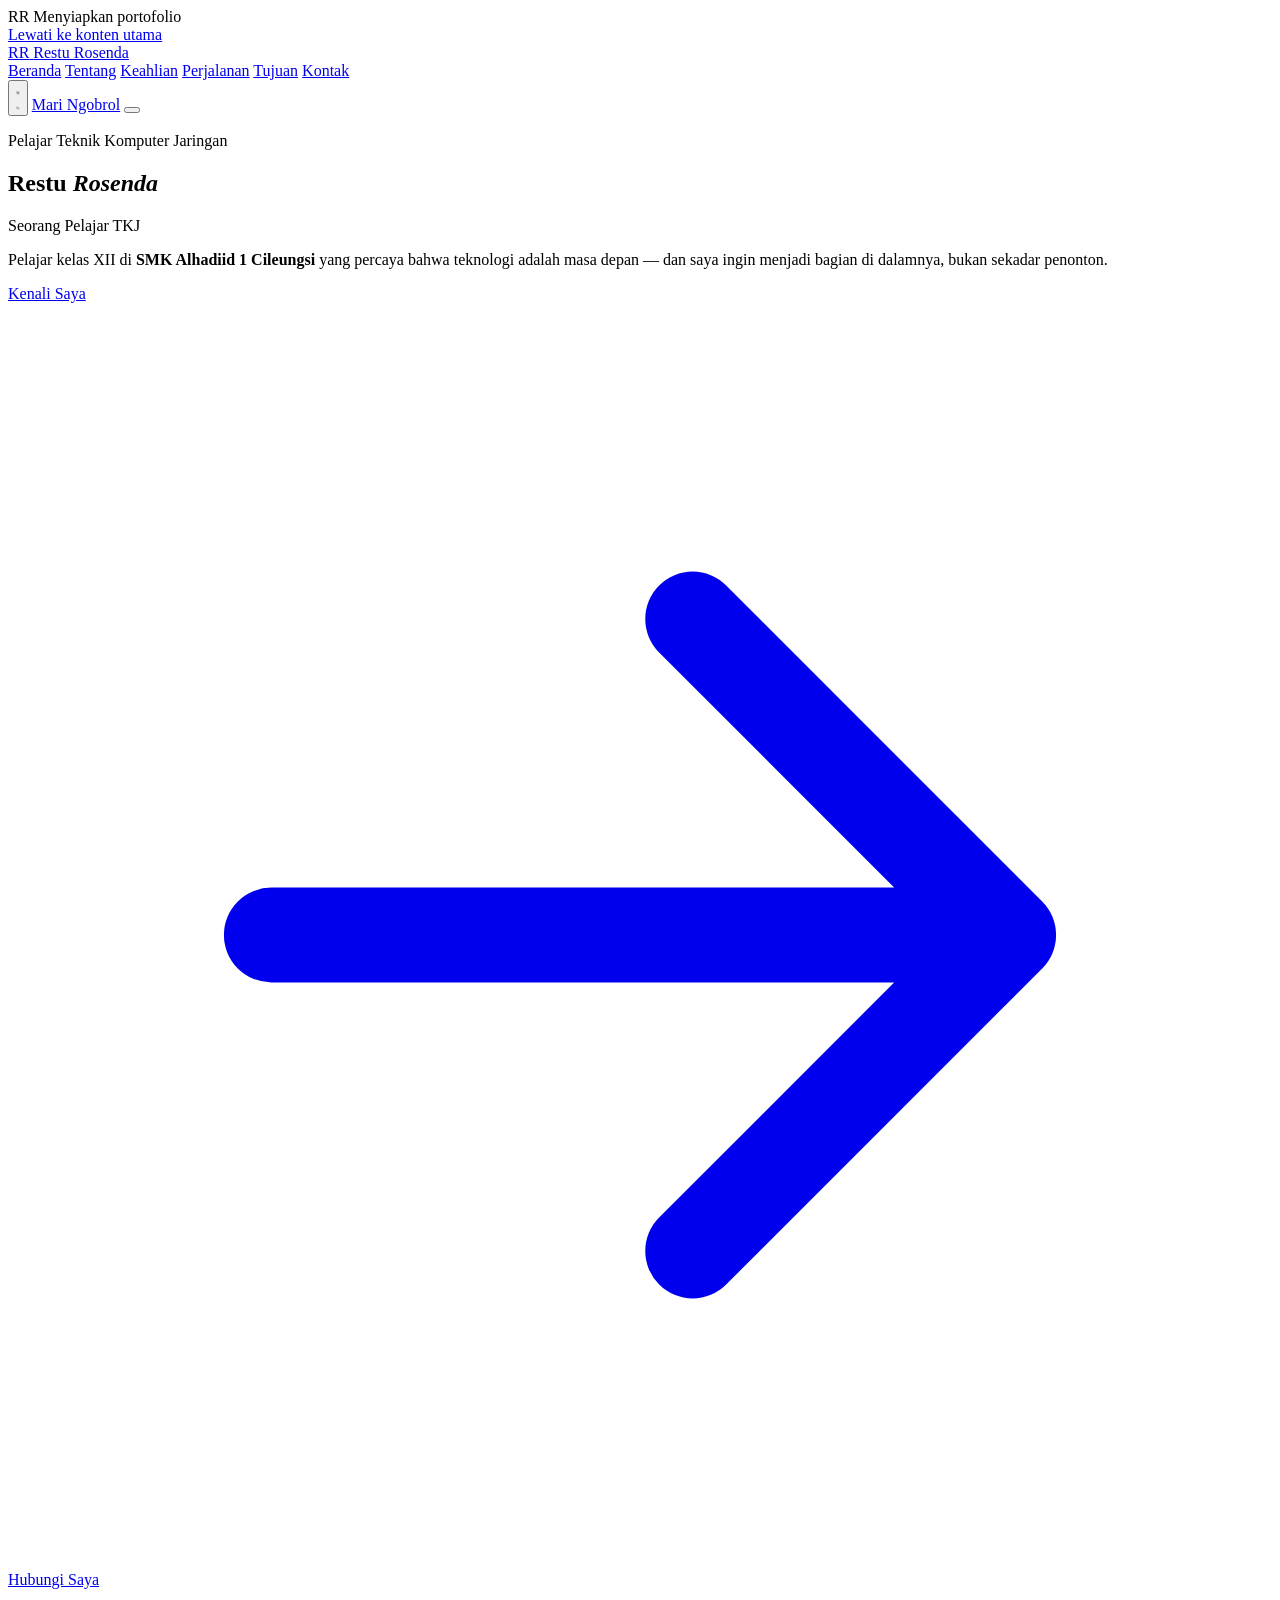
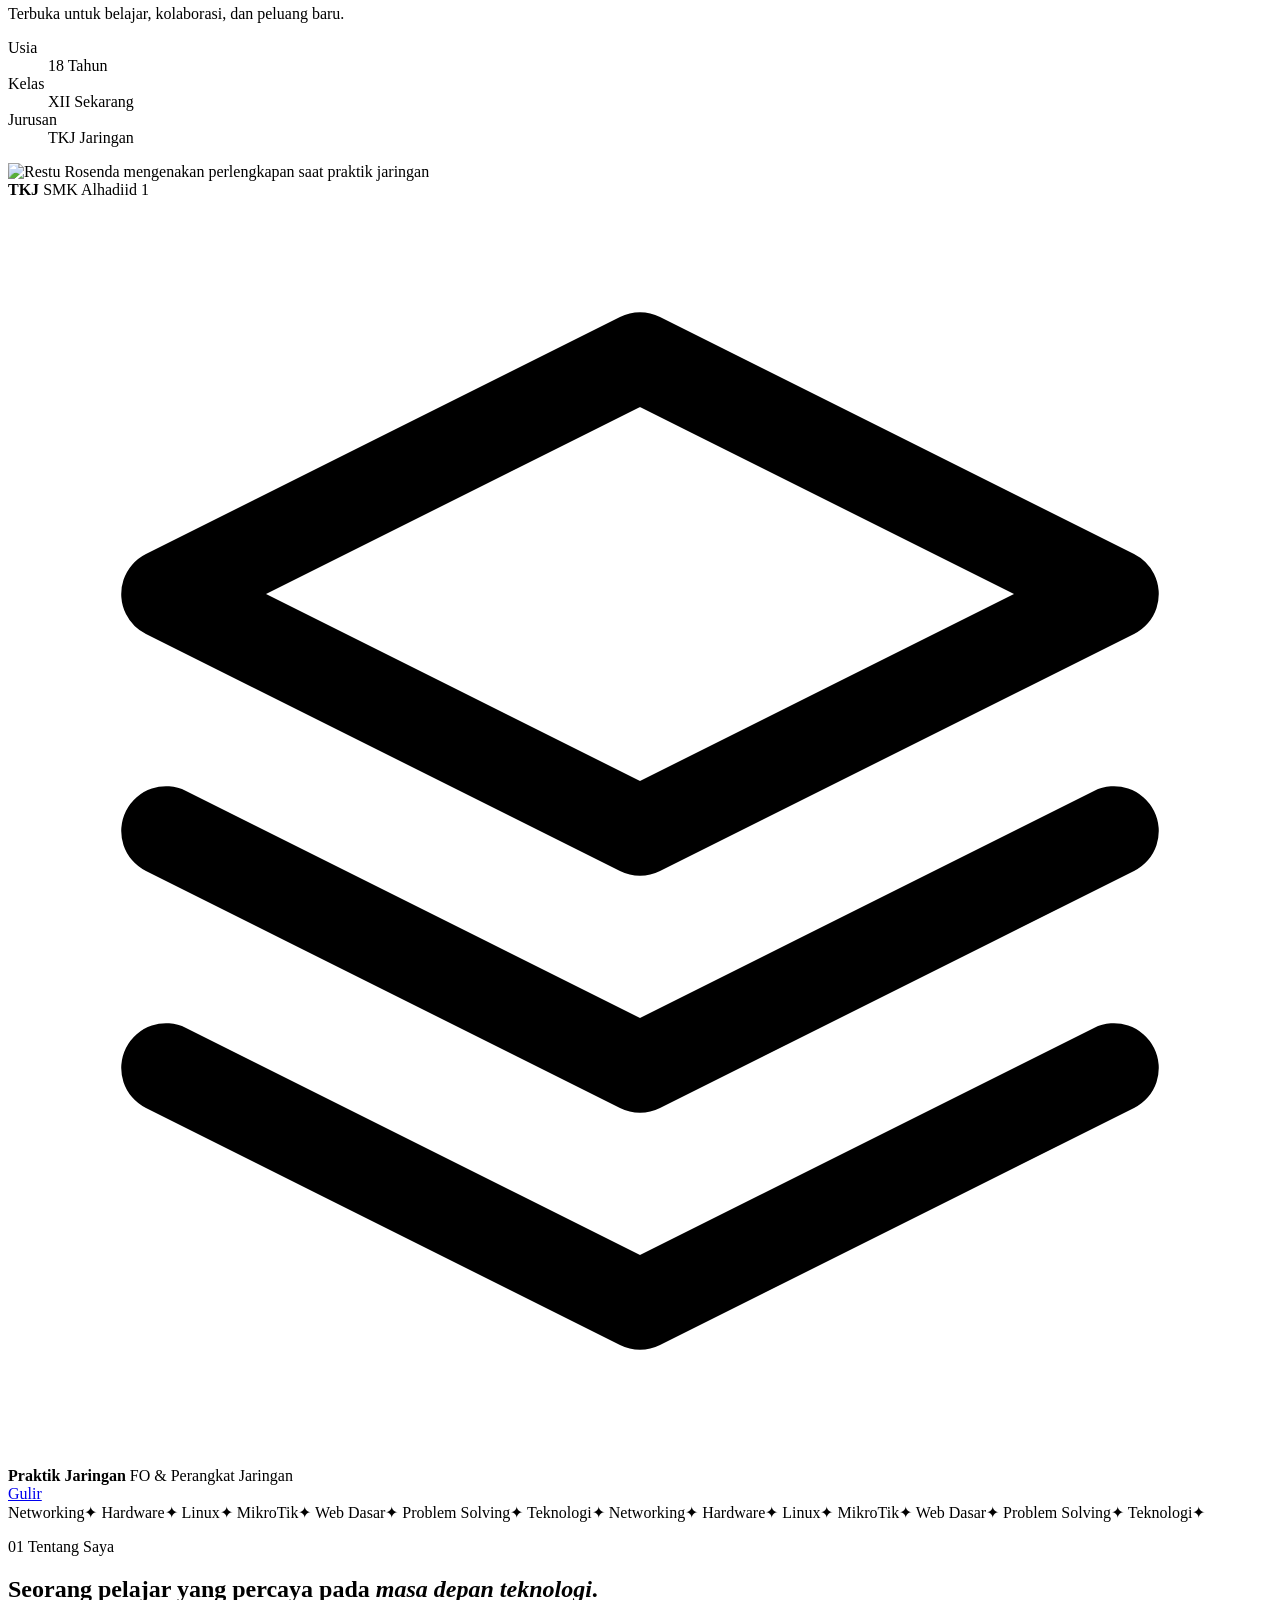
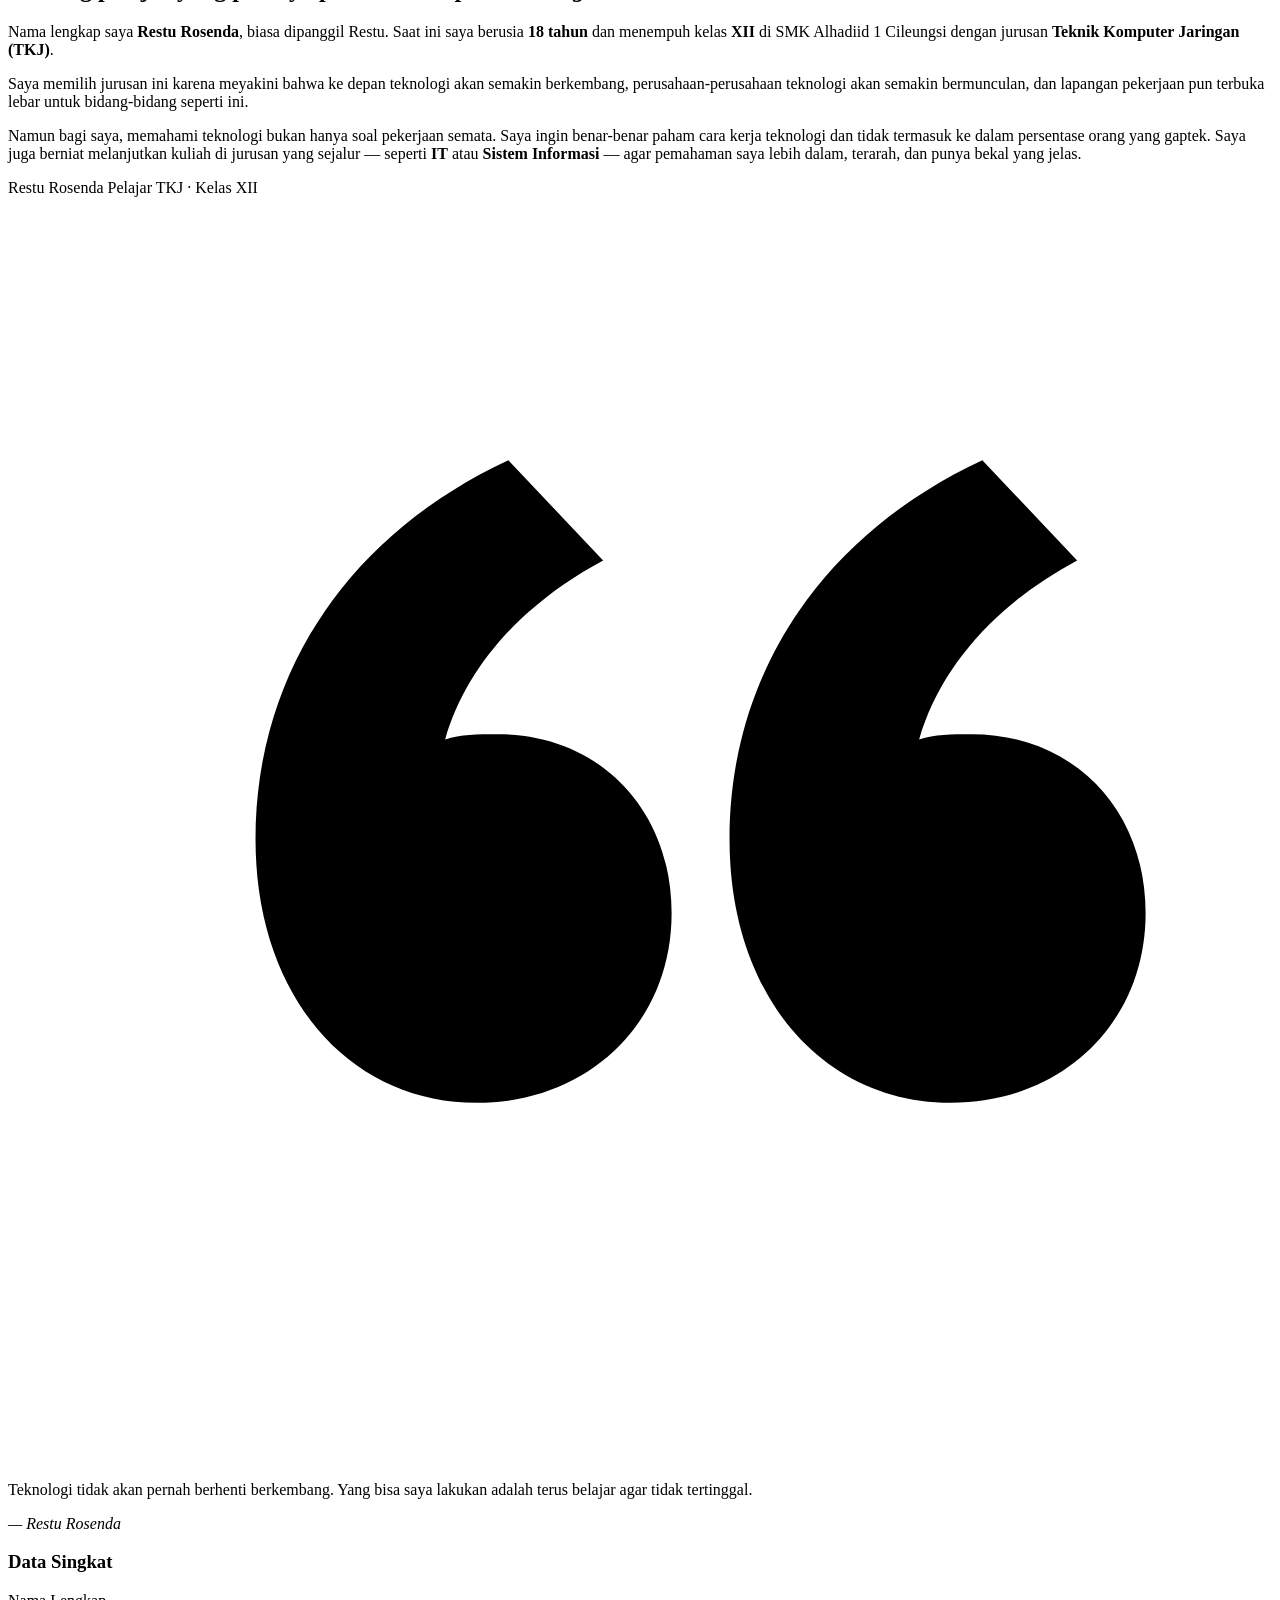
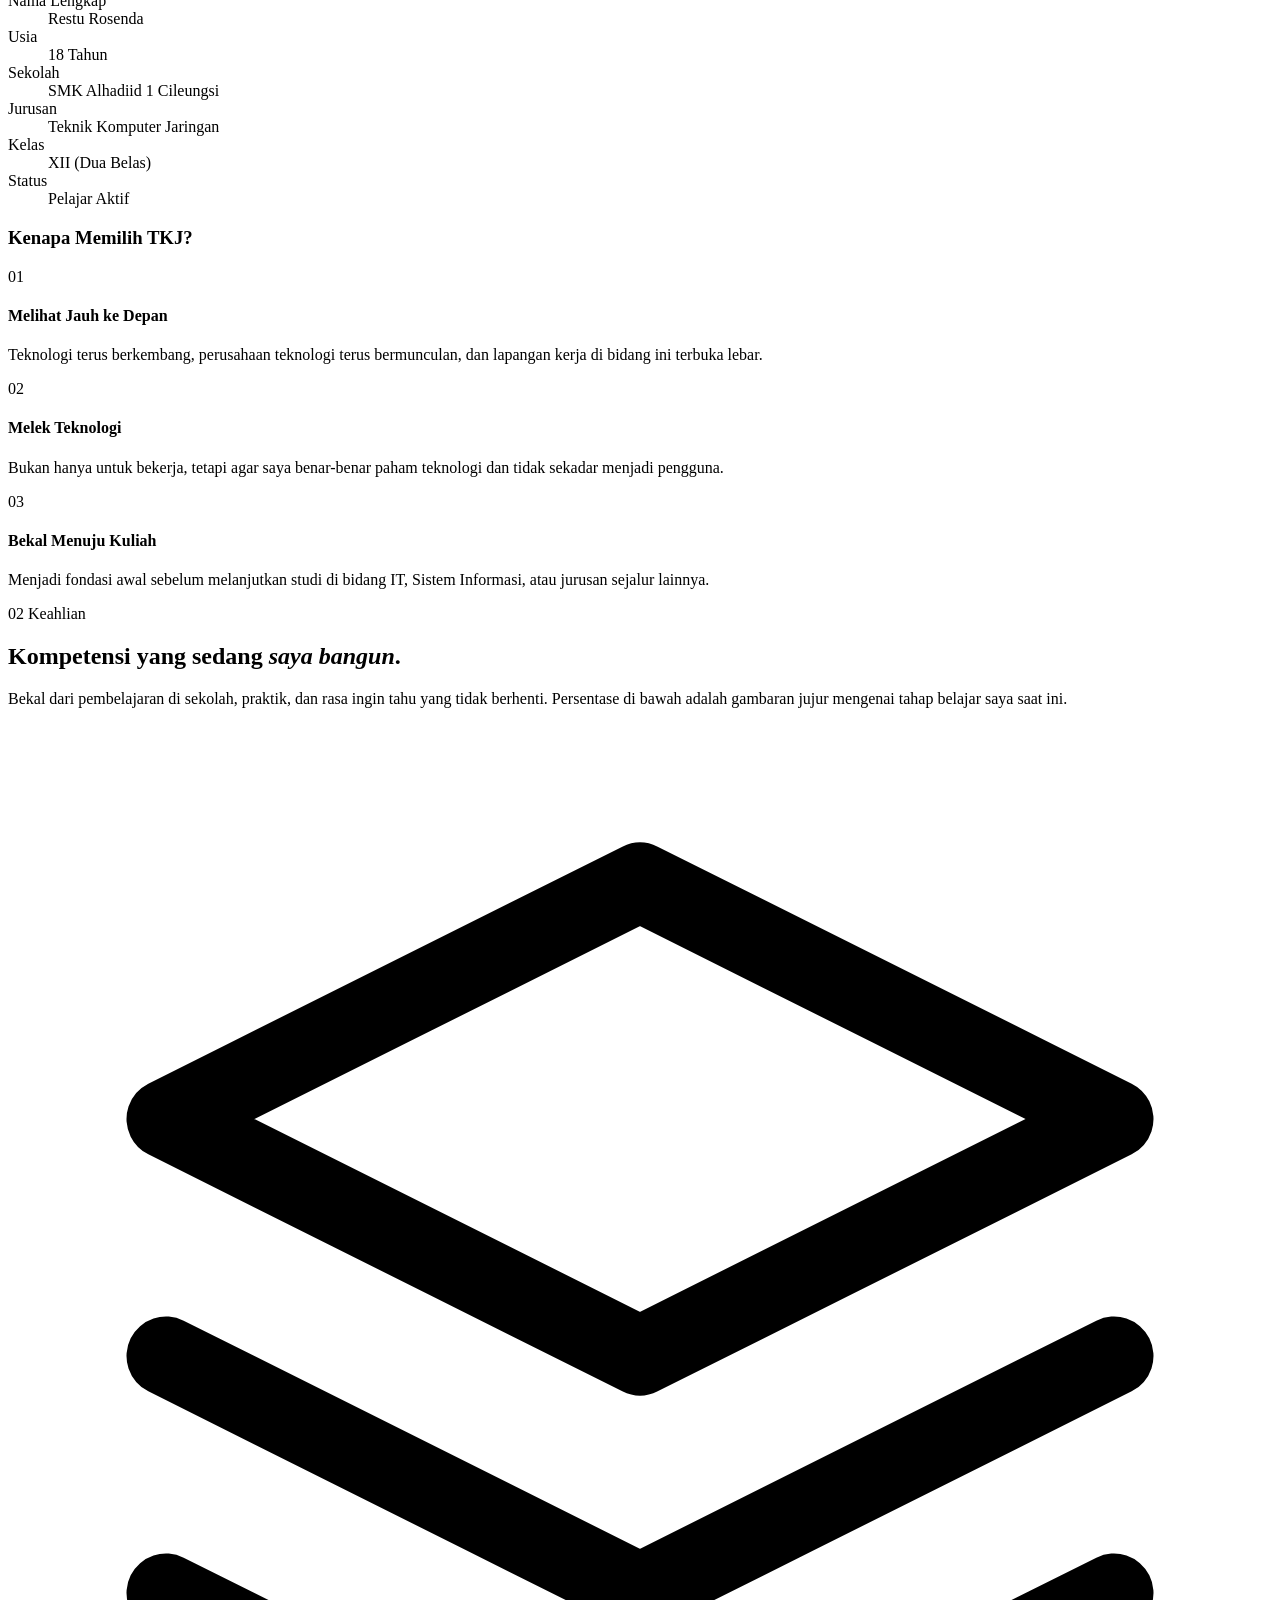
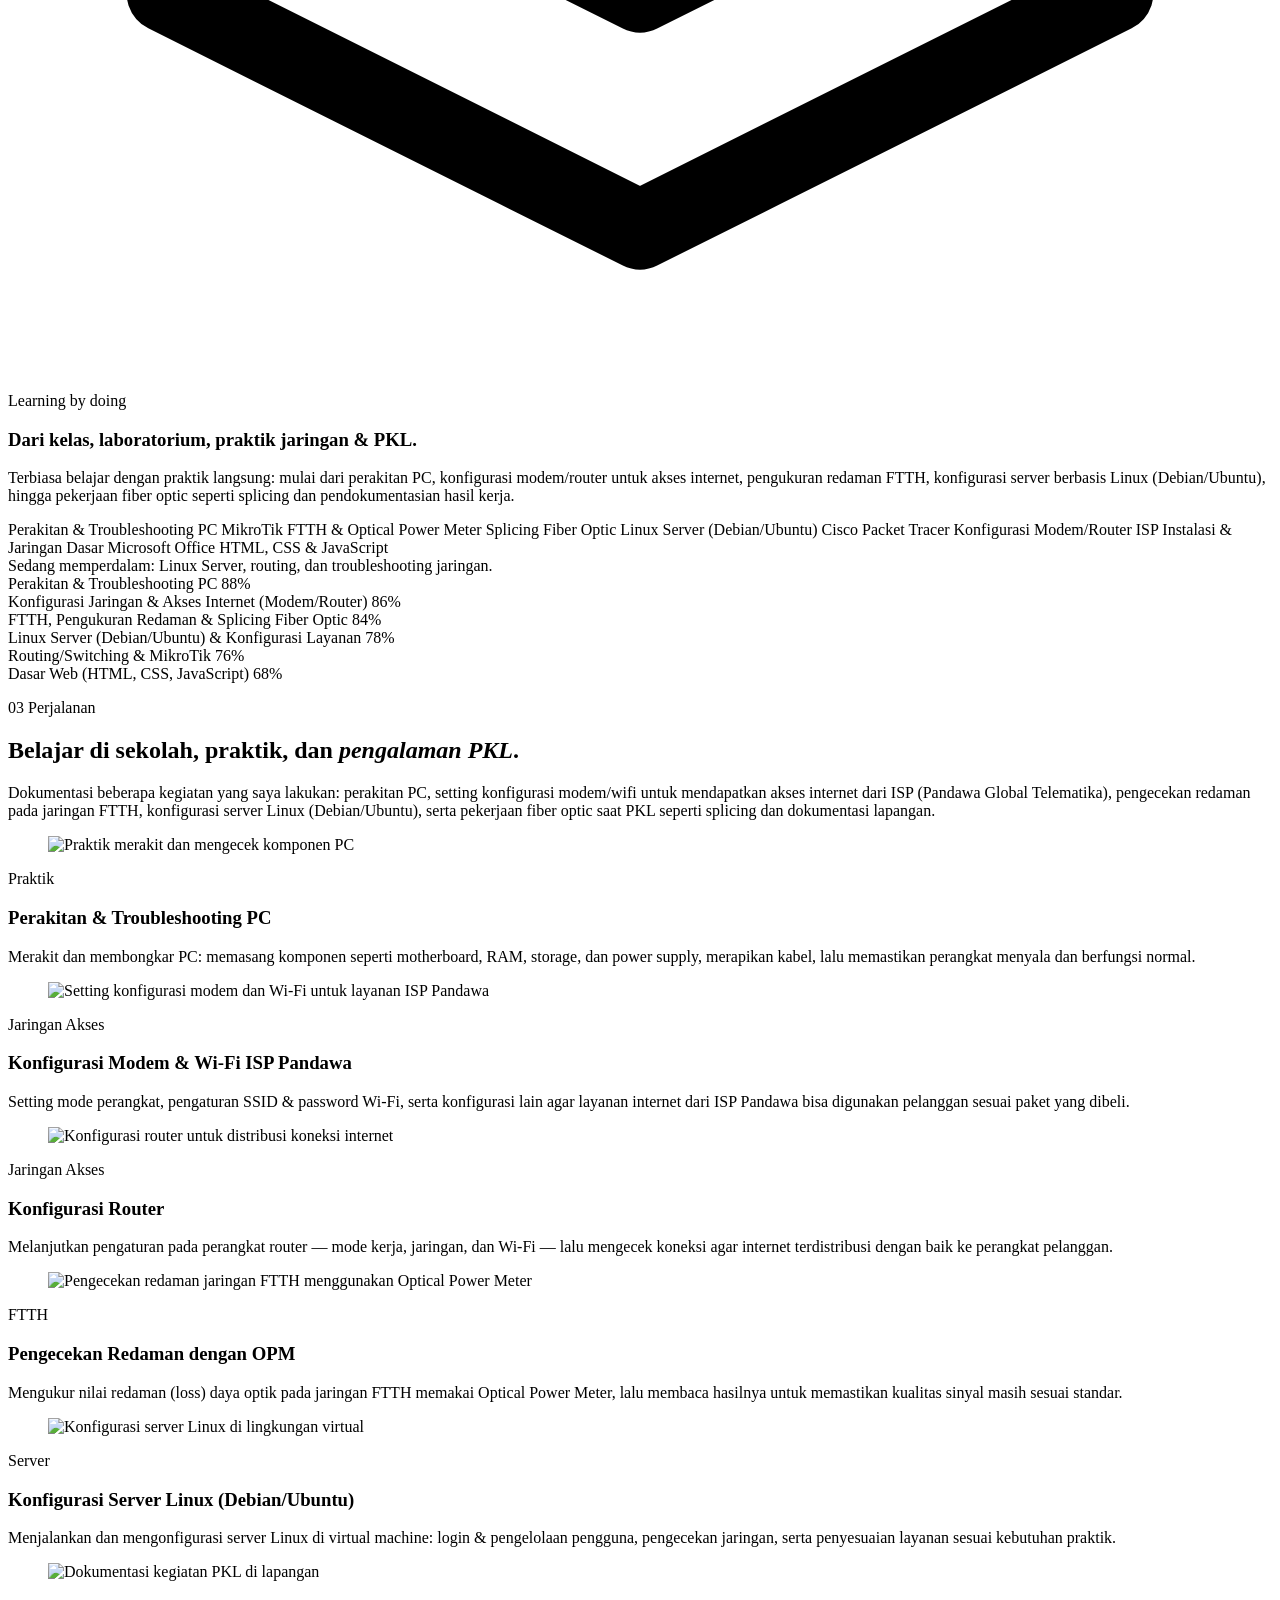
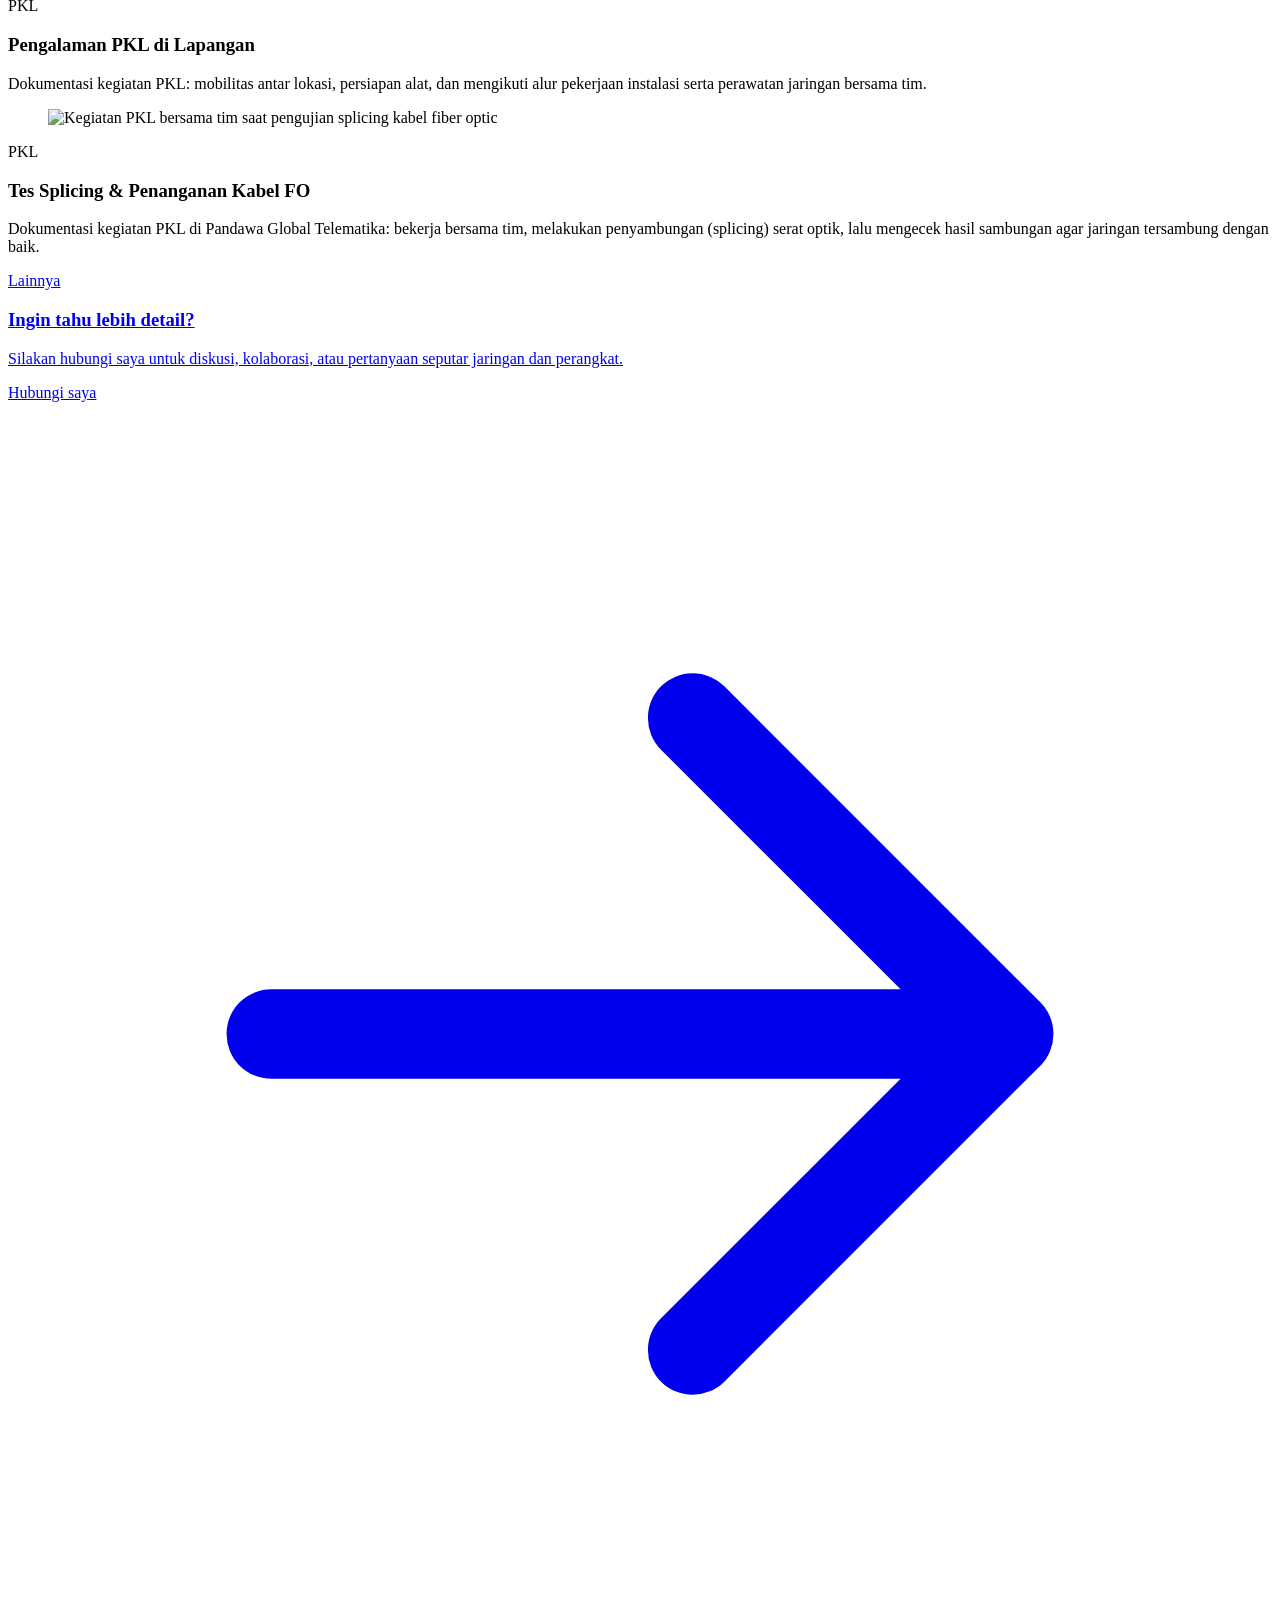
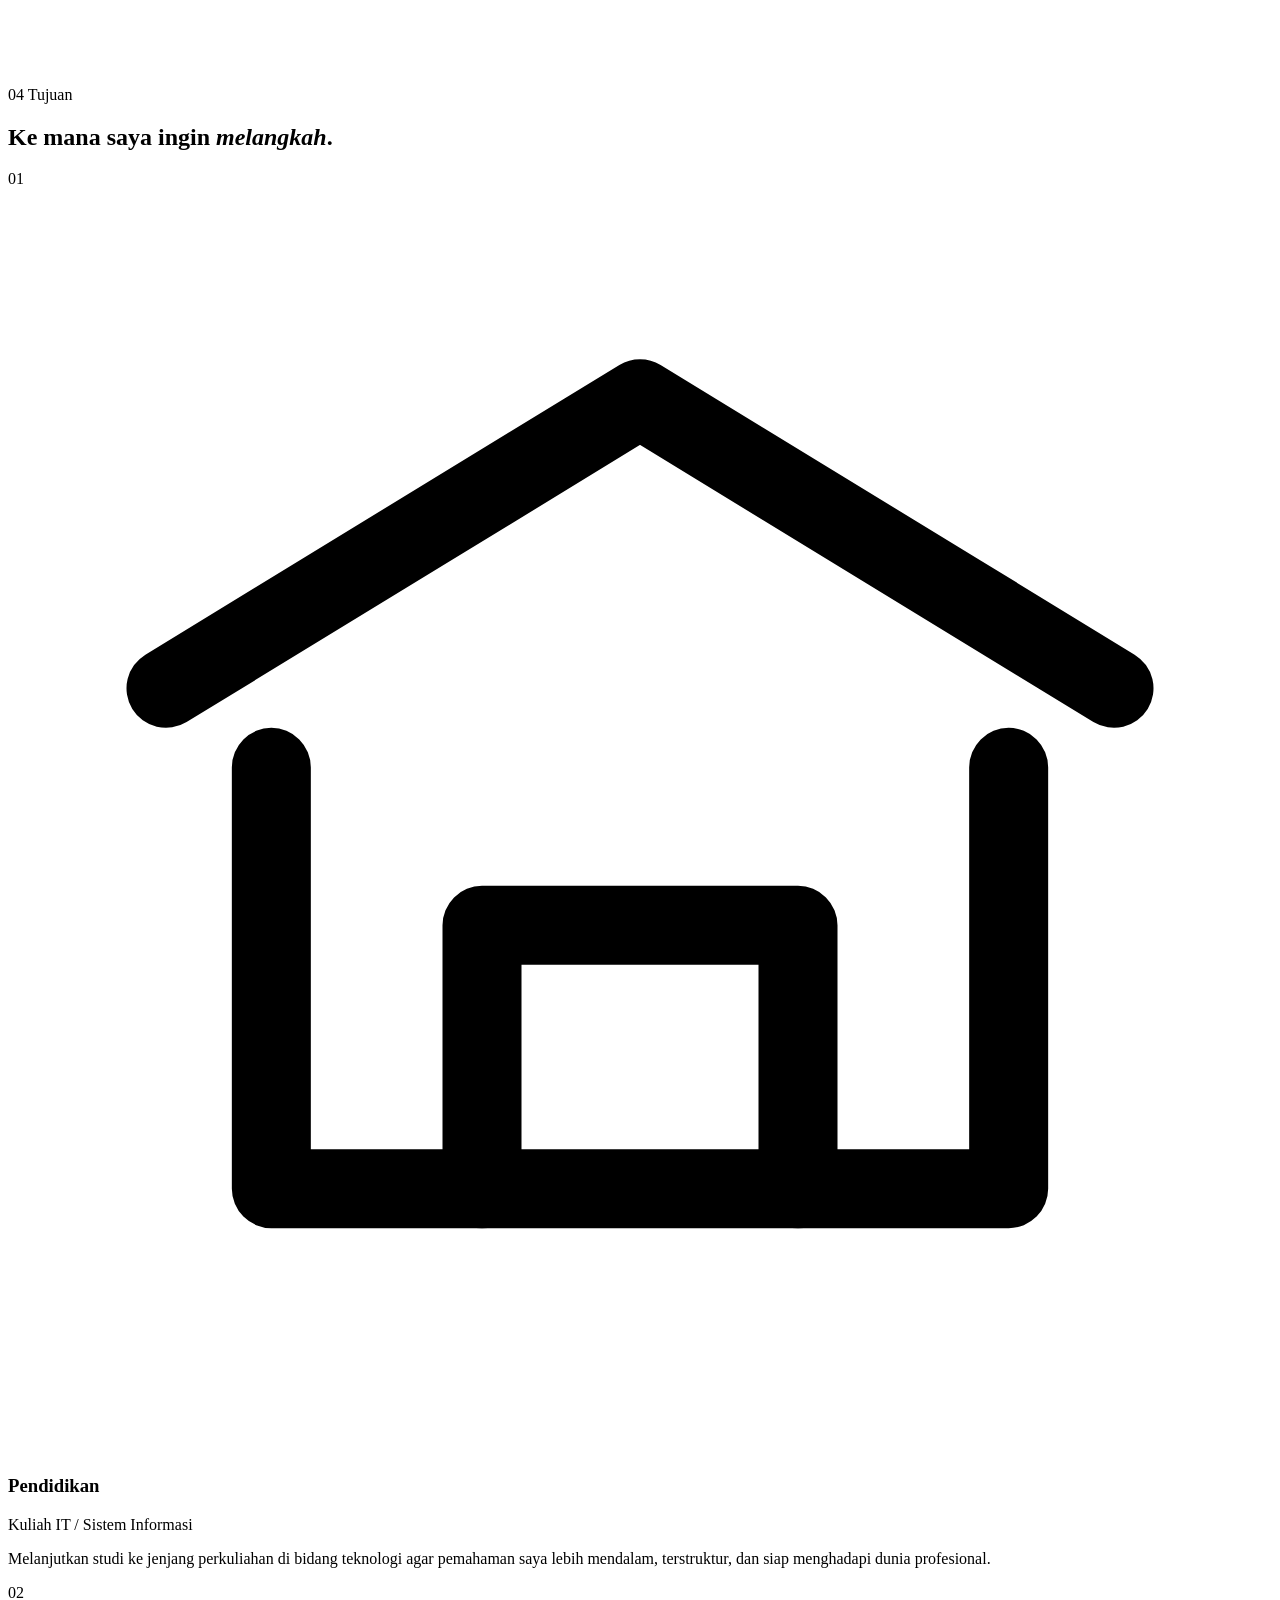
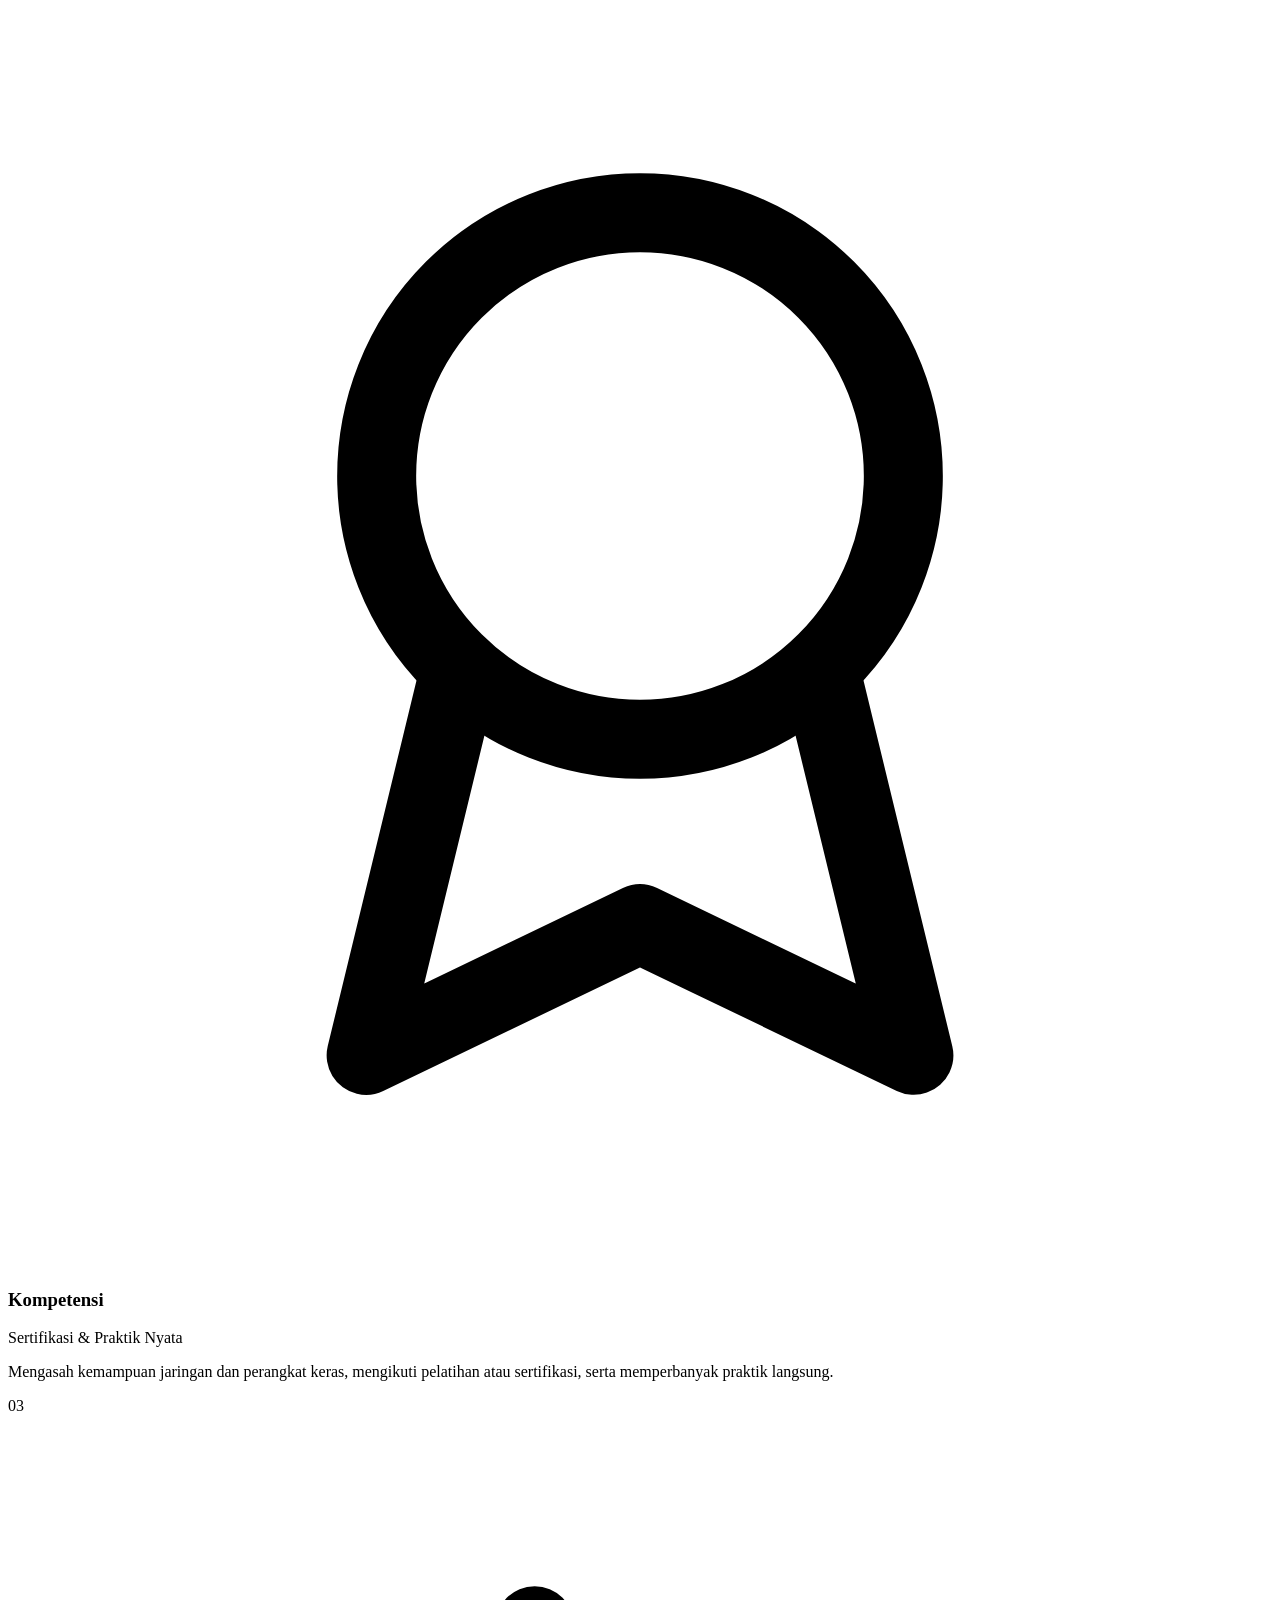
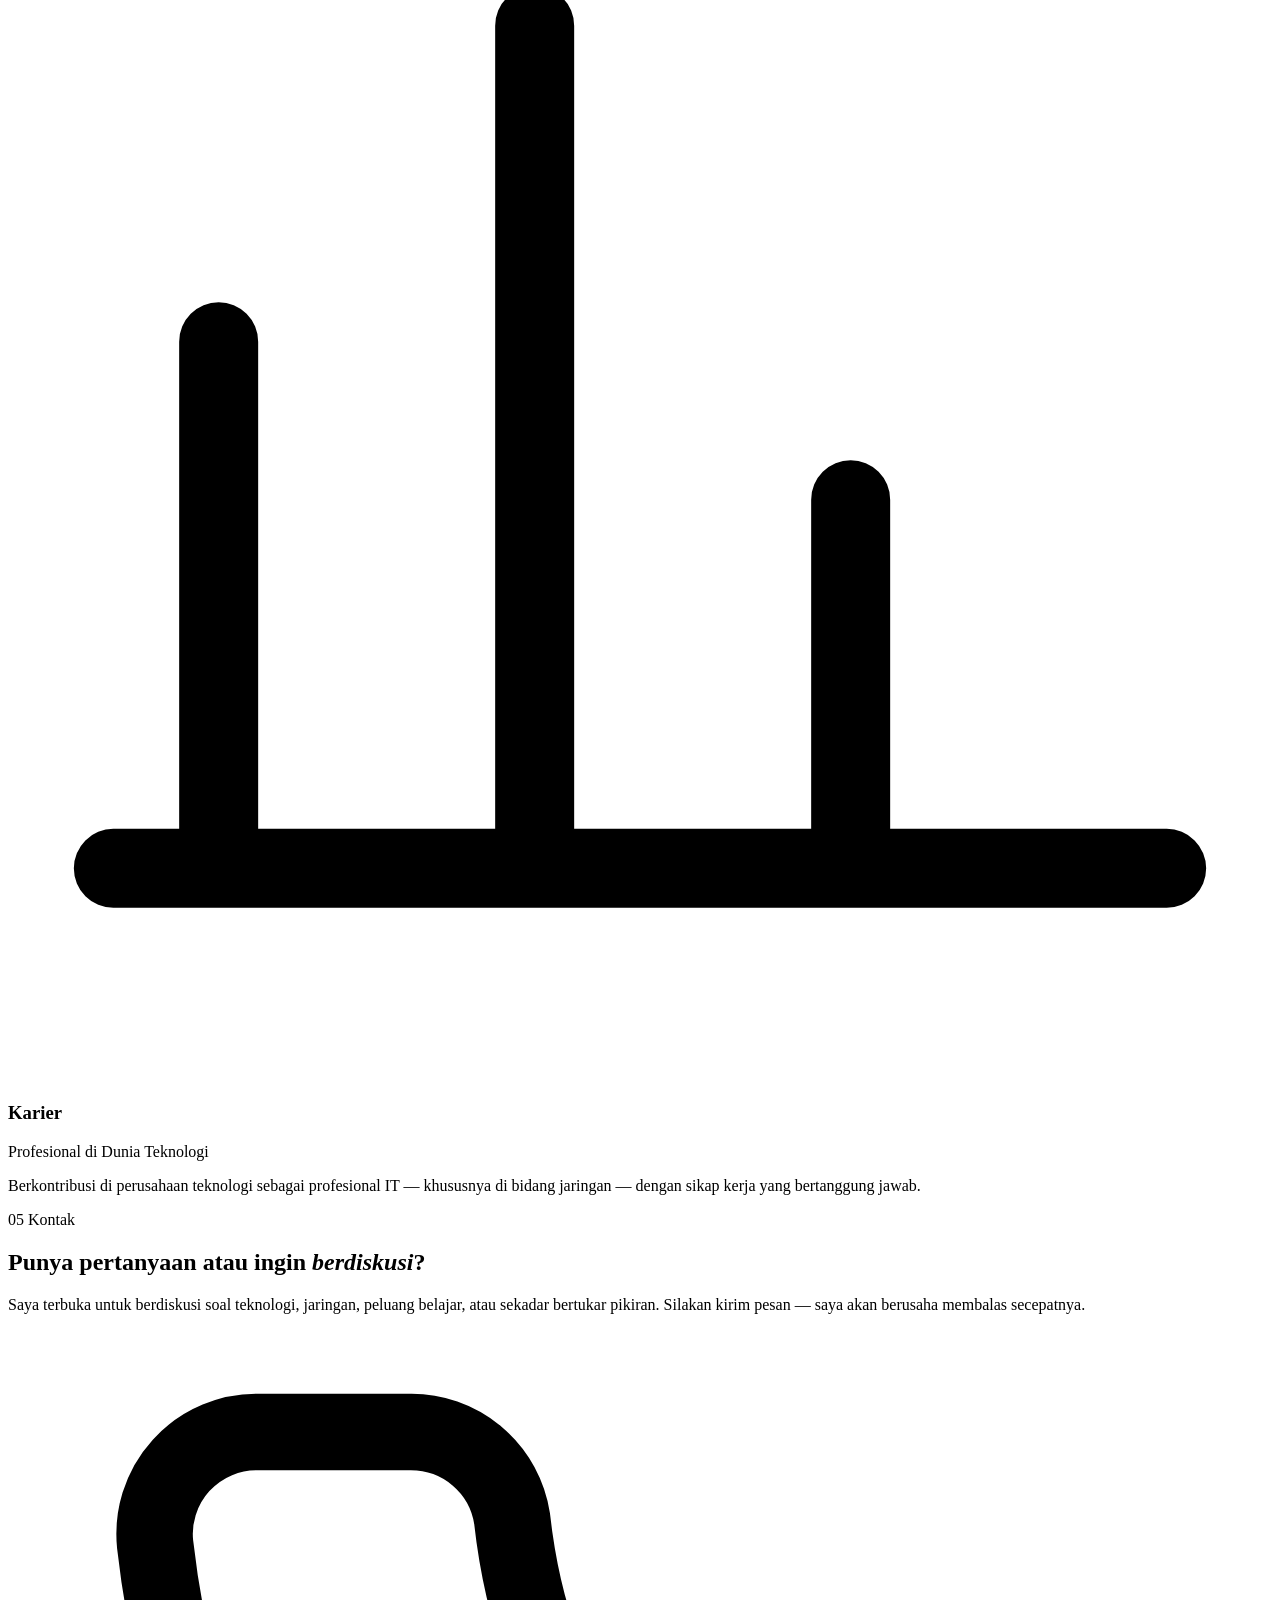
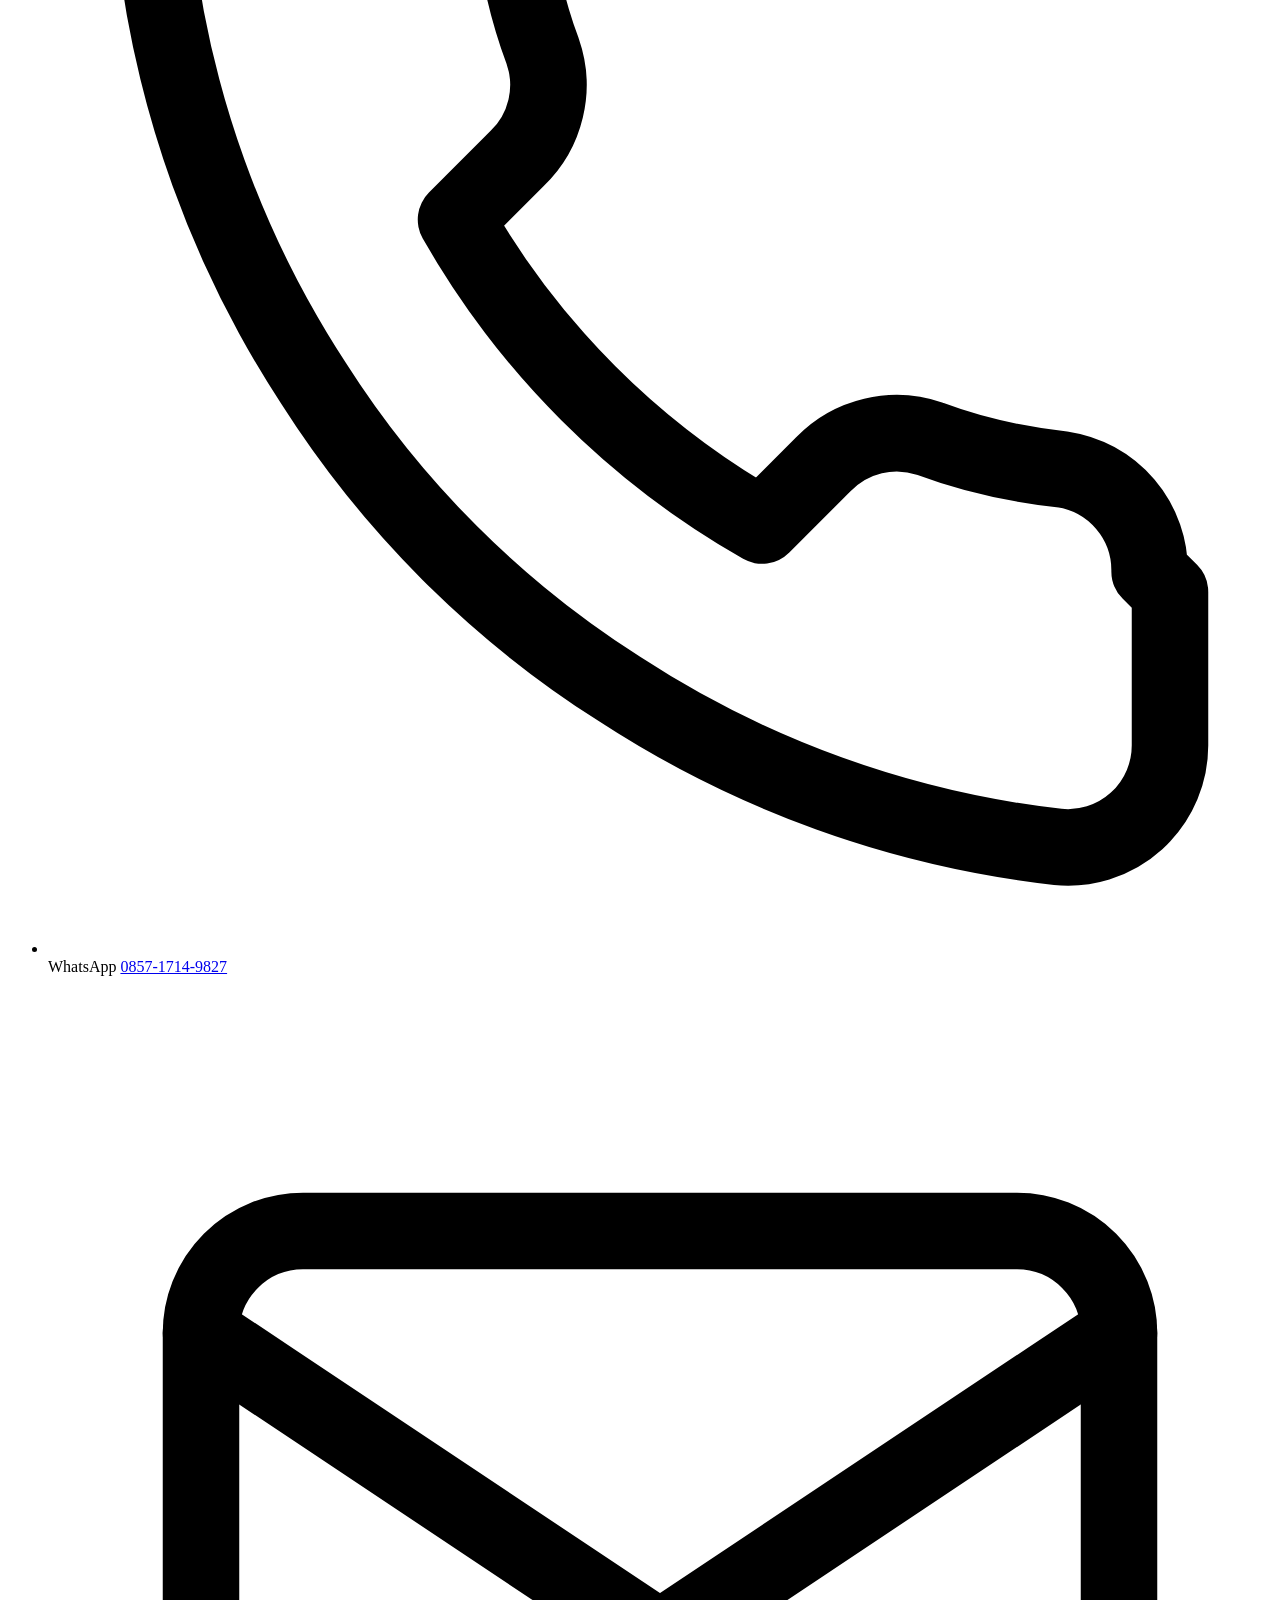
==== index.html @ d4a82579 "Add files via upload" ====
<!DOCTYPE html>
<html lang="id" data-theme="dark">
<head>
  <meta charset="UTF-8" />
  <meta name="viewport" content="width=device-width, initial-scale=1.0" />
  <title>Restu Rosenda — Pelajar TKJ &amp; Calon Profesional IT</title>
  <meta name="description" content="Portofolio pribadi Restu Rosenda, pelajar kelas XII Teknik Komputer Jaringan di SMK Alhadiid 1 Cileungsi. Berisi profil, keahlian, perjalanan belajar, dan rencana karier di dunia teknologi." />
  <meta name="author" content="Restu Rosenda" />
  <meta name="theme-color" content="#080b11" />

  <!-- Terapkan tema tersimpan sebelum halaman dirender agar tidak berkedip -->
  <script>
    try {
      var savedTheme = localStorage.getItem("rr-theme");
      if (savedTheme === "light" || savedTheme === "dark") {
        document.documentElement.setAttribute("data-theme", savedTheme);
      }
    } catch (error) {}
  </script>

  <!-- Open Graph -->
  <meta property="og:type" content="website" />
  <meta property="og:title" content="Restu Rosenda — Portofolio" />
  <meta property="og:description" content="Pelajar TKJ di SMK Alhadiid 1 Cileungsi yang percaya bahwa teknologi adalah masa depan." />
  <meta property="og:locale" content="id_ID" />

  <link rel="icon" href="data:image/svg+xml,<svg xmlns='http://www.w3.org/2000/svg' viewBox='0 0 64 64'><rect width='64' height='64' rx='14' fill='%230b0f16'/><text x='32' y='44' font-family='Georgia,serif' font-size='30' font-style='italic' text-anchor='middle' fill='%23d9b878'>RR</text></svg>" />

  <link rel="preconnect" href="https://fonts.googleapis.com" />
  <link rel="preconnect" href="https://fonts.gstatic.com" crossorigin />
  <link href="https://fonts.googleapis.com/css2?family=Inter:wght@300;400;500;600;700&family=Playfair+Display:ital,wght@1,400;1,500;1,600&family=Sora:wght@300;400;500;600;700&display=swap" rel="stylesheet" />

  <link rel="stylesheet" href="assets/css/style.css" />
</head>
<body>
  <!-- ===== Loader ===== -->
  <div class="loader" id="loader" aria-hidden="true">
    <div class="loader-inner">
      <span class="loader-mark">RR</span>
      <span class="loader-line"></span>
      <span class="loader-text">Menyiapkan portofolio</span>
    </div>
  </div>

  <!-- ===== Efek kursor ===== -->
  <div class="cursor-glow" id="cursorGlow" aria-hidden="true"></div>

  <a class="skip-link" href="#main">Lewati ke konten utama</a>

  <!-- ===== Header ===== -->
  <header class="site-header" id="siteHeader">
    <div class="container nav-wrap">
      <a href="#home" class="brand" aria-label="Restu Rosenda — kembali ke beranda">
        <span class="brand-mark">RR</span>
        <span class="brand-text">Restu Rosenda</span>
      </a>

      <nav class="nav" id="nav" aria-label="Navigasi utama">
        <a href="#home" class="nav-link is-active">Beranda</a>
        <a href="#about" class="nav-link">Tentang</a>
        <a href="#skills" class="nav-link">Keahlian</a>
        <a href="#journey" class="nav-link">Perjalanan</a>
        <a href="#goals" class="nav-link">Tujuan</a>
        <a href="#contact" class="nav-link">Kontak</a>
      </nav>

      <div class="nav-actions">
        <button class="theme-toggle" id="themeToggle" type="button" aria-label="Ganti ke tema terang" aria-pressed="false">
          <svg class="icon-sun" viewBox="0 0 24 24" fill="none" stroke="currentColor" stroke-width="1.6" stroke-linecap="round" aria-hidden="true">
            <circle cx="12" cy="12" r="4.2"></circle>
            <path d="M12 2.5v2.2M12 19.3v2.2M4.2 4.2l1.6 1.6M18.2 18.2l1.6 1.6M2.5 12h2.2M19.3 12h2.2M4.2 19.8l1.6-1.6M18.2 5.8l1.6-1.6"></path>
          </svg>
          <svg class="icon-moon" viewBox="0 0 24 24" fill="none" stroke="currentColor" stroke-width="1.6" stroke-linecap="round" stroke-linejoin="round" aria-hidden="true">
            <path d="M20 14.5A8.5 8.5 0 0 1 9.5 4a8.5 8.5 0 1 0 10.5 10.5Z"></path>
          </svg>
        </button>

        <a href="#contact" class="btn btn-primary btn-sm nav-cta">Mari Ngobrol</a>

        <button class="menu-toggle" id="menuToggle" type="button" aria-label="Buka menu navigasi" aria-controls="nav" aria-expanded="false">
          <span></span>
          <span></span>
        </button>
      </div>
    </div>
  </header>

  <main id="main">
    <!-- ===== Hero ===== -->
    <section class="hero" id="home">
      <div class="hero-bg" aria-hidden="true">
        <span class="blob blob-1"></span>
        <span class="blob blob-2"></span>
        <div class="hero-grid-lines"></div>
      </div>

      <div class="container hero-inner">
        <div class="hero-copy">
          <p class="eyebrow reveal">
            <span class="status-dot" aria-hidden="true"></span>
            Pelajar Teknik Komputer Jaringan
          </p>

          <h1 class="hero-title reveal" data-delay="80">
            Restu <em class="grad-text">Rosenda</em>
          </h1>

          <p class="hero-role reveal" data-delay="140">
            <span class="role-prefix">Seorang</span>
            <span class="type-text" id="typewriter">Pelajar TKJ</span><span class="caret" aria-hidden="true"></span>
          </p>

          <p class="hero-lead reveal" data-delay="200">
            Pelajar kelas XII di <strong>SMK Alhadiid 1 Cileungsi</strong> yang percaya bahwa
            teknologi adalah masa depan — dan saya ingin menjadi bagian di dalamnya,
            bukan sekadar penonton.
          </p>

          <div class="hero-actions reveal" data-delay="260">
            <a href="#about" class="btn btn-primary">
              Kenali Saya
              <svg viewBox="0 0 24 24" fill="none" stroke="currentColor" stroke-width="1.8" stroke-linecap="round" stroke-linejoin="round" aria-hidden="true">
                <path d="M5 12h14M13 6l6 6-6 6"></path>
              </svg>
            </a>
            <a href="#contact" class="btn btn-ghost">Hubungi Saya</a>
          </div>

          <p class="hero-note reveal" data-delay="320">
            <span class="pulse-dot" aria-hidden="true"></span>
            Terbuka untuk belajar, kolaborasi, dan peluang baru.
          </p>

          <dl class="hero-stats reveal" data-delay="380">
            <div class="stat">
              <dt>Usia</dt>
              <dd><span>18</span> Tahun</dd>
            </div>
            <div class="stat">
              <dt>Kelas</dt>
              <dd><span>XII</span> Sekarang</dd>
            </div>
            <div class="stat">
              <dt>Jurusan</dt>
              <dd><span>TKJ</span> Jaringan</dd>
            </div>
          </dl>
        </div>

        <div class="hero-visual reveal" data-delay="220">
          <div class="portrait-wrap" id="portraitWrap">
            <span class="orbit orbit-1" aria-hidden="true"></span>
            <span class="orbit orbit-2" aria-hidden="true"></span>

            <div class="portrait-card">
              <div class="portrait-frame portrait-frame-photo">
                <img src="assets/img/restu-profil-perlengkapan.jpg" alt="Restu Rosenda mengenakan perlengkapan saat praktik jaringan" class="portrait-photo" />
              </div>

              <div class="portrait-chip chip-top">
                <span class="chip-dot" aria-hidden="true"></span>
                <div>
                  <strong>TKJ</strong>
                  <span>SMK Alhadiid 1</span>
                </div>
              </div>

              <div class="portrait-chip chip-bottom">
                <span class="chip-icon" aria-hidden="true">
                  <svg viewBox="0 0 24 24" fill="none" stroke="currentColor" stroke-width="1.7" stroke-linecap="round" stroke-linejoin="round">
                    <path d="M12 3 3 7.5 12 12l9-4.5L12 3Z"></path>
                    <path d="M3 12l9 4.5L21 12M3 16.5 12 21l9-4.5"></path>
                  </svg>
                </span>
                <div>
                  <strong>Praktik Jaringan</strong>
                  <span>FO &amp; Perangkat Jaringan</span>
                </div>
              </div>
            </div>
          </div>
        </div>
      </div>

      <a href="#about" class="scroll-cue" aria-label="Gulir ke bagian tentang saya">
        <span class="scroll-cue-line" aria-hidden="true"></span>
        <span>Gulir</span>
      </a>
    </section>

    <!-- ===== Marquee ===== -->
    <div class="marquee" aria-hidden="true">
      <div class="marquee-track">
        <span>Networking</span><span class="sep">✦</span>
        <span>Hardware</span><span class="sep">✦</span>
        <span>Linux</span><span class="sep">✦</span>
        <span>MikroTik</span><span class="sep">✦</span>
        <span>Web Dasar</span><span class="sep">✦</span>
        <span>Problem Solving</span><span class="sep">✦</span>
        <span>Teknologi</span><span class="sep">✦</span>
        <span>Networking</span><span class="sep">✦</span>
        <span>Hardware</span><span class="sep">✦</span>
        <span>Linux</span><span class="sep">✦</span>
        <span>MikroTik</span><span class="sep">✦</span>
        <span>Web Dasar</span><span class="sep">✦</span>
        <span>Problem Solving</span><span class="sep">✦</span>
        <span>Teknologi</span><span class="sep">✦</span>
      </div>
    </div>

    <!-- ===== Tentang ===== -->
    <section class="section about" id="about">
      <div class="container">
        <div class="section-head reveal">
          <p class="section-eyebrow"><span>01</span> Tentang Saya</p>
          <h2 class="section-title">Seorang pelajar yang percaya pada <em>masa depan teknologi</em>.</h2>
        </div>

        <div class="about-grid">
          <div class="about-copy">
            <p class="about-lead reveal">
              Nama lengkap saya <strong>Restu Rosenda</strong>, biasa dipanggil Restu.
              Saat ini saya berusia <strong>18 tahun</strong> dan menempuh kelas <strong>XII</strong>
              di SMK Alhadiid 1 Cileungsi dengan jurusan
              <strong>Teknik Komputer Jaringan (TKJ)</strong>.
            </p>

            <p class="reveal" data-delay="60">
              Saya memilih jurusan ini karena meyakini bahwa ke depan teknologi akan semakin
              berkembang, perusahaan-perusahaan teknologi akan semakin bermunculan, dan lapangan
              pekerjaan pun terbuka lebar untuk bidang-bidang seperti ini.
            </p>

            <p class="reveal" data-delay="120">
              Namun bagi saya, memahami teknologi bukan hanya soal pekerjaan semata. Saya ingin
              benar-benar paham cara kerja teknologi dan tidak termasuk ke dalam persentase orang
              yang gaptek. Saya juga berniat melanjutkan kuliah di jurusan yang sejalur — seperti
              <strong>IT</strong> atau <strong>Sistem Informasi</strong> — agar pemahaman saya
              lebih dalam, terarah, dan punya bekal yang jelas.
            </p>

            <div class="about-signature reveal" data-delay="180">
              <span class="signature-script">Restu Rosenda</span>
              <span class="signature-meta">Pelajar TKJ · Kelas XII</span>
            </div>

            <div class="quote-card reveal" data-delay="220">
              <svg class="quote-icon" viewBox="0 0 24 24" fill="currentColor" aria-hidden="true">
                <path d="M9.5 5C6.5 6.4 4.7 9 4.7 12.2c0 3 1.8 5 4.2 5 2.1 0 3.7-1.5 3.7-3.6 0-2-1.4-3.4-3.3-3.4-.4 0-.7 0-1 .1.4-1.4 1.5-2.6 3-3.4L9.5 5Zm9 0c-3 1.4-4.8 4-4.8 7.2 0 3 1.8 5 4.2 5 2.1 0 3.7-1.5 3.7-3.6 0-2-1.4-3.4-3.3-3.4-.4 0-.7 0-1 .1.4-1.4 1.5-2.6 3-3.4L18.5 5Z" />
              </svg>
              <p>Teknologi tidak akan pernah berhenti berkembang. Yang bisa saya lakukan adalah terus belajar agar tidak tertinggal.</p>
              <cite>— Restu Rosenda</cite>
            </div>
          </div>

          <aside class="about-side">
            <div class="fact-card reveal" data-delay="100">
              <h3 class="fact-title">Data Singkat</h3>
              <dl class="fact-list">
                <div class="fact">
                  <dt>Nama Lengkap</dt>
                  <dd>Restu Rosenda</dd>
                </div>
                <div class="fact">
                  <dt>Usia</dt>
                  <dd>18 Tahun</dd>
                </div>
                <div class="fact">
                  <dt>Sekolah</dt>
                  <dd>SMK Alhadiid 1 Cileungsi</dd>
                </div>
                <div class="fact">
                  <dt>Jurusan</dt>
                  <dd>Teknik Komputer Jaringan</dd>
                </div>
                <div class="fact">
                  <dt>Kelas</dt>
                  <dd>XII (Dua Belas)</dd>
                </div>
                <div class="fact">
                  <dt>Status</dt>
                  <dd>Pelajar Aktif</dd>
                </div>
              </dl>
            </div>

            <div class="why-card reveal" data-delay="160">
              <h3 class="fact-title">Kenapa Memilih TKJ?</h3>

              <div class="why-item">
                <span class="why-num">01</span>
                <div>
                  <h4>Melihat Jauh ke Depan</h4>
                  <p>Teknologi terus berkembang, perusahaan teknologi terus bermunculan, dan lapangan kerja di bidang ini terbuka lebar.</p>
                </div>
              </div>

              <div class="why-item">
                <span class="why-num">02</span>
                <div>
                  <h4>Melek Teknologi</h4>
                  <p>Bukan hanya untuk bekerja, tetapi agar saya benar-benar paham teknologi dan tidak sekadar menjadi pengguna.</p>
                </div>
              </div>

              <div class="why-item">
                <span class="why-num">03</span>
                <div>
                  <h4>Bekal Menuju Kuliah</h4>
                  <p>Menjadi fondasi awal sebelum melanjutkan studi di bidang IT, Sistem Informasi, atau jurusan sejalur lainnya.</p>
                </div>
              </div>
            </div>
          </aside>
        </div>
      </div>
    </section>

    <!-- ===== Keahlian ===== -->
    <section class="section section-alt skills" id="skills">
      <div class="container">
        <div class="section-head reveal">
          <p class="section-eyebrow"><span>02</span> Keahlian</p>
          <h2 class="section-title">Kompetensi yang sedang <em>saya bangun</em>.</h2>
          <p class="section-desc">
            Bekal dari pembelajaran di sekolah, praktik, dan rasa ingin tahu yang tidak berhenti.
            Persentase di bawah adalah gambaran jujur mengenai tahap belajar saya saat ini.
          </p>
        </div>

        <div class="skills-grid">
          <div class="skills-intro reveal">
            <div class="skills-badge">
              <svg viewBox="0 0 24 24" fill="none" stroke="currentColor" stroke-width="1.5" stroke-linecap="round" stroke-linejoin="round" aria-hidden="true">
                <path d="M12 3 3 7.5 12 12l9-4.5L12 3Z"></path>
                <path d="M3 12l9 4.5L21 12M3 16.5 12 21l9-4.5"></path>
              </svg>
              <span>Learning by doing</span>
            </div>
            <h3>Dari kelas, laboratorium, praktik jaringan &amp; PKL.</h3>
            <p>
              Terbiasa belajar dengan praktik langsung: mulai dari perakitan PC, konfigurasi
              modem/router untuk akses internet, pengukuran redaman FTTH, konfigurasi server
              berbasis Linux (Debian/Ubuntu), hingga pekerjaan fiber optic seperti splicing dan
              pendokumentasian hasil kerja.
            </p>

            <div class="chip-group" aria-label="Alat dan teknologi yang dipelajari">
              <span class="chip">Perakitan &amp; Troubleshooting PC</span>
              <span class="chip">MikroTik</span>
              <span class="chip">FTTH &amp; Optical Power Meter</span>
              <span class="chip">Splicing Fiber Optic</span>
              <span class="chip">Linux Server (Debian/Ubuntu)</span>
              <span class="chip">Cisco Packet Tracer</span>
              <span class="chip">Konfigurasi Modem/Router ISP</span>
              <span class="chip">Instalasi &amp; Jaringan Dasar</span>
              <span class="chip">Microsoft Office</span>
              <span class="chip">HTML, CSS &amp; JavaScript</span>
            </div>

            <div class="skills-note">
              <span class="pulse-dot" aria-hidden="true"></span>
              Sedang memperdalam: Linux Server, routing, dan troubleshooting jaringan.
            </div>
          </div>

          <div class="skills-bars reveal" data-delay="120">
            <div class="skill">
              <div class="skill-head">
                <span>Perakitan &amp; Troubleshooting PC</span>
                <span class="skill-pct">88%</span>
              </div>
              <div class="skill-bar"><span data-level="88"></span></div>
            </div>

            <div class="skill">
              <div class="skill-head">
                <span>Konfigurasi Jaringan &amp; Akses Internet (Modem/Router)</span>
                <span class="skill-pct">86%</span>
              </div>
              <div class="skill-bar"><span data-level="86"></span></div>
            </div>

            <div class="skill">
              <div class="skill-head">
                <span>FTTH, Pengukuran Redaman &amp; Splicing Fiber Optic</span>
                <span class="skill-pct">84%</span>
              </div>
              <div class="skill-bar"><span data-level="84"></span></div>
            </div>

            <div class="skill">
              <div class="skill-head">
                <span>Linux Server (Debian/Ubuntu) &amp; Konfigurasi Layanan</span>
                <span class="skill-pct">78%</span>
              </div>
              <div class="skill-bar"><span data-level="78"></span></div>
            </div>

            <div class="skill">
              <div class="skill-head">
                <span>Routing/Switching &amp; MikroTik</span>
                <span class="skill-pct">76%</span>
              </div>
              <div class="skill-bar"><span data-level="76"></span></div>
            </div>

            <div class="skill">
              <div class="skill-head">
                <span>Dasar Web (HTML, CSS, JavaScript)</span>
                <span class="skill-pct">68%</span>
              </div>
              <div class="skill-bar"><span data-level="68"></span></div>
            </div>
          </div>
        </div>
      </div>
    </section>

    <!-- ===== Perjalanan ===== -->
    <section class="section journey" id="journey">
      <div class="container">
        <div class="section-head reveal">
          <p class="section-eyebrow"><span>03</span> Perjalanan</p>
          <h2 class="section-title">Belajar di sekolah, praktik, dan <em>pengalaman PKL</em>.</h2>
          <p class="section-desc">
            Dokumentasi beberapa kegiatan yang saya lakukan: perakitan PC, setting konfigurasi modem/wifi
            untuk mendapatkan akses internet dari ISP (Pandawa Global Telematika), pengecekan redaman
            pada jaringan FTTH, konfigurasi server Linux (Debian/Ubuntu), serta pekerjaan fiber optic
            saat PKL seperti splicing dan dokumentasi lapangan.
          </p>
        </div>

        <div class="journey-gallery reveal" data-delay="80">
          <article class="journey-card">
            <figure class="journey-media">
              <img src="assets/img/rakit-pc.jpg" alt="Praktik merakit dan mengecek komponen PC" loading="lazy" />
            </figure>
            <div class="journey-body">
              <span class="journey-tag">Praktik</span>
              <h3>Perakitan &amp; Troubleshooting PC</h3>
              <p>Merakit dan membongkar PC: memasang komponen seperti motherboard, RAM, storage, dan power supply, merapikan kabel, lalu memastikan perangkat menyala dan berfungsi normal.</p>
            </div>
          </article>

          <article class="journey-card">
            <figure class="journey-media">
              <img src="assets/img/setting-modem-wifi-isp-pandawa.jpg" alt="Setting konfigurasi modem dan Wi-Fi untuk layanan ISP Pandawa" loading="lazy" />
            </figure>
            <div class="journey-body">
              <span class="journey-tag">Jaringan Akses</span>
              <h3>Konfigurasi Modem &amp; Wi-Fi ISP Pandawa</h3>
              <p>Setting mode perangkat, pengaturan SSID &amp; password Wi-Fi, serta konfigurasi lain agar layanan internet dari ISP Pandawa bisa digunakan pelanggan sesuai paket yang dibeli.</p>
            </div>
          </article>

          <article class="journey-card">
            <figure class="journey-media">
              <img src="assets/img/konfigurasi-router.jpg" alt="Konfigurasi router untuk distribusi koneksi internet" loading="lazy" />
            </figure>
            <div class="journey-body">
              <span class="journey-tag">Jaringan Akses</span>
              <h3>Konfigurasi Router</h3>
              <p>Melanjutkan pengaturan pada perangkat router — mode kerja, jaringan, dan Wi-Fi — lalu mengecek koneksi agar internet terdistribusi dengan baik ke perangkat pelanggan.</p>
            </div>
          </article>

          <article class="journey-card">
            <figure class="journey-media">
              <img src="assets/img/cek-redaman-ftth.jpg" alt="Pengecekan redaman jaringan FTTH menggunakan Optical Power Meter" loading="lazy" />
            </figure>
            <div class="journey-body">
              <span class="journey-tag">FTTH</span>
              <h3>Pengecekan Redaman dengan OPM</h3>
              <p>Mengukur nilai redaman (loss) daya optik pada jaringan FTTH memakai Optical Power Meter, lalu membaca hasilnya untuk memastikan kualitas sinyal masih sesuai standar.</p>
            </div>
          </article>

          <article class="journey-card">
            <figure class="journey-media">
              <img src="assets/img/konfigurasi-debian-server.jpg" alt="Konfigurasi server Linux di lingkungan virtual" loading="lazy" />
            </figure>
            <div class="journey-body">
              <span class="journey-tag">Server</span>
              <h3>Konfigurasi Server Linux (Debian/Ubuntu)</h3>
              <p>Menjalankan dan mengonfigurasi server Linux di virtual machine: login &amp; pengelolaan pengguna, pengecekan jaringan, serta penyesuaian layanan sesuai kebutuhan praktik.</p>
            </div>
          </article>

          <article class="journey-card">
            <figure class="journey-media">
              <img src="assets/img/kegiatan-pkl.jpg" alt="Dokumentasi kegiatan PKL di lapangan" loading="lazy" />
            </figure>
            <div class="journey-body">
              <span class="journey-tag">PKL</span>
              <h3>Pengalaman PKL di Lapangan</h3>
              <p>Dokumentasi kegiatan PKL: mobilitas antar lokasi, persiapan alat, dan mengikuti alur pekerjaan instalasi serta perawatan jaringan bersama tim.</p>
            </div>
          </article>

          <article class="journey-card">
            <figure class="journey-media">
              <img src="assets/img/pkl-splicing-fiber.jpg" alt="Kegiatan PKL bersama tim saat pengujian splicing kabel fiber optic" loading="lazy" />
            </figure>
            <div class="journey-body">
              <span class="journey-tag">PKL</span>
              <h3>Tes Splicing &amp; Penanganan Kabel FO</h3>
              <p>Dokumentasi kegiatan PKL di Pandawa Global Telematika: bekerja bersama tim, melakukan penyambungan (splicing) serat optik, lalu mengecek hasil sambungan agar jaringan tersambung dengan baik.</p>
            </div>
          </article>

          <a class="journey-card journey-cta" href="#contact">
            <span class="journey-cta-glow" aria-hidden="true"></span>
            <span class="journey-tag">Lainnya</span>
            <h3>Ingin tahu lebih detail?</h3>
            <p>Silakan hubungi saya untuk diskusi, kolaborasi, atau pertanyaan seputar jaringan dan perangkat.</p>
            <span class="journey-cta-link">
              Hubungi saya
              <svg viewBox="0 0 24 24" fill="none" stroke="currentColor" stroke-width="1.7" stroke-linecap="round" stroke-linejoin="round" aria-hidden="true">
                <path d="M5 12h14M13 6l6 6-6 6"></path>
              </svg>
            </span>
          </a>
        </div>
      </div>
    </section>

    <!-- ===== Tujuan ===== -->
    <section class="section section-alt goals" id="goals">
      <div class="container">
        <div class="section-head reveal">
          <p class="section-eyebrow"><span>04</span> Tujuan</p>
          <h2 class="section-title">Ke mana saya ingin <em>melangkah</em>.</h2>
        </div>

        <div class="goals-grid">
          <article class="goal-card reveal">
            <span class="goal-index" aria-hidden="true">01</span>
            <span class="goal-icon" aria-hidden="true">
              <svg viewBox="0 0 24 24" fill="none" stroke="currentColor" stroke-width="1.5" stroke-linecap="round" stroke-linejoin="round">
                <path d="M3 9.5 12 4l9 5.5M5 11v8h14v-8"></path>
                <path d="M9 19v-5h6v5"></path>
              </svg>
            </span>
            <h3>Pendidikan</h3>
            <p class="goal-sub">Kuliah IT / Sistem Informasi</p>
            <p>
              Melanjutkan studi ke jenjang perkuliahan di bidang teknologi agar pemahaman saya
              lebih mendalam, terstruktur, dan siap menghadapi dunia profesional.
            </p>
          </article>

          <article class="goal-card reveal" data-delay="100">
            <span class="goal-index" aria-hidden="true">02</span>
            <span class="goal-icon" aria-hidden="true">
              <svg viewBox="0 0 24 24" fill="none" stroke="currentColor" stroke-width="1.5" stroke-linecap="round" stroke-linejoin="round">
                <circle cx="12" cy="9" r="5"></circle>
                <path d="m8.5 13-1.7 7L12 17.5 17.2 20l-1.7-7"></path>
              </svg>
            </span>
            <h3>Kompetensi</h3>
            <p class="goal-sub">Sertifikasi &amp; Praktik Nyata</p>
            <p>
              Mengasah kemampuan jaringan dan perangkat keras, mengikuti pelatihan atau
              sertifikasi, serta memperbanyak praktik langsung.
            </p>
          </article>

          <article class="goal-card reveal" data-delay="200">
            <span class="goal-index" aria-hidden="true">03</span>
            <span class="goal-icon" aria-hidden="true">
              <svg viewBox="0 0 24 24" fill="none" stroke="currentColor" stroke-width="1.5" stroke-linecap="round" stroke-linejoin="round">
                <path d="M4 20V10M10 20V4M16 20v-7M22 20H2"></path>
              </svg>
            </span>
            <h3>Karier</h3>
            <p class="goal-sub">Profesional di Dunia Teknologi</p>
            <p>
              Berkontribusi di perusahaan teknologi sebagai profesional IT — khususnya di bidang
              jaringan — dengan sikap kerja yang bertanggung jawab.
            </p>
          </article>
        </div>
      </div>
    </section>

    <!-- ===== Kontak ===== -->
    <section class="section contact" id="contact">
      <div class="container">
        <div class="contact-panel reveal">
          <div class="contact-info">
            <p class="section-eyebrow"><span>05</span> Kontak</p>
            <h2 class="section-title">Punya pertanyaan atau ingin <em>berdiskusi</em>?</h2>
            <p class="contact-desc">
              Saya terbuka untuk berdiskusi soal teknologi, jaringan, peluang belajar, atau
              sekadar bertukar pikiran. Silakan kirim pesan — saya akan berusaha membalas
              secepatnya.
            </p>

            <ul class="contact-list">
              <li>
                <span class="contact-icon" aria-hidden="true">
                  <svg viewBox="0 0 24 24" fill="none" stroke="currentColor" stroke-width="1.5" stroke-linecap="round" stroke-linejoin="round">
                    <path d="M22 16.9v3a2 2 0 0 1-2.2 2 19.8 19.8 0 0 1-8.6-3.1 19.5 19.5 0 0 1-6-6A19.8 19.8 0 0 1 2.1 4.2 2 2 0 0 1 4.1 2h3a2 2 0 0 1 2 1.7c.1.9.3 1.8.6 2.6a2 2 0 0 1-.5 2.1L8 9.6a16 16 0 0 0 6 6l1.2-1.2a2 2 0 0 1 2.1-.5c.8.3 1.7.5 2.6.6a2 2 0 0 1 1.7 2Z"></path>
                  </svg>
                </span>
                <div>
                  <span class="contact-label">WhatsApp</span>
                  <a href="https://wa.me/6285717149827" class="contact-value" target="_blank" rel="noopener">0857-1714-9827</a>
                </div>
              </li>
              <li>
                <span class="contact-icon" aria-hidden="true">
                  <svg viewBox="0 0 24 24" fill="none" stroke="currentColor" stroke-width="1.5" stroke-linecap="round" stroke-linejoin="round">
                    <rect x="3" y="5" width="18" height="14" rx="2"></rect>
                    <path d="m3 7 9 6 9-6"></path>
                  </svg>
                </span>
                <div>
                  <span class="contact-label">Email</span>
                  <a href="mailto:ceotutu28@gmail.com" class="contact-value">ceotutu28@gmail.com</a>
                </div>
              </li>
              <li>
                <span class="contact-icon" aria-hidden="true">
                  <svg viewBox="0 0 24 24" fill="none" stroke="currentColor" stroke-width="1.5" stroke-linecap="round" stroke-linejoin="round">
                    <rect x="2.5" y="2.5" width="19" height="19" rx="5"></rect>
                    <circle cx="12" cy="12" r="4.2"></circle>
                    <circle cx="17.6" cy="6.4" r="1.2" fill="currentColor" stroke="none"></circle>
                  </svg>
                </span>
                <div>
                  <span class="contact-label">Instagram</span>
                  <a href="https://instagram.com/restuursndaa" class="contact-value" target="_blank" rel="noopener">@restuursndaa</a>
                </div>
              </li>
              <li>
                <span class="contact-icon" aria-hidden="true">
                  <svg viewBox="0 0 24 24" fill="none" stroke="currentColor" stroke-width="1.5" stroke-linecap="round" stroke-linejoin="round">
                    <path d="M20 10c0 5-8 11-8 11S4 15 4 10a8 8 0 1 1 16 0Z"></path>
                    <circle cx="12" cy="10" r="2.6"></circle>
                  </svg>
                </span>
                <div>
                  <span class="contact-label">Lokasi Sekolah</span>
                  <span class="contact-value">SMK Alhadiid 1 Cileungsi — Bogor, Jawa Barat</span>
                </div>
              </li>
              <li>
                <span class="contact-icon" aria-hidden="true">
                  <svg viewBox="0 0 24 24" fill="none" stroke="currentColor" stroke-width="1.5" stroke-linecap="round" stroke-linejoin="round">
                    <path d="m3 9 9-5 9 5-9 5-9-5Z"></path>
                    <path d="M7 11.5V17c2.8 2 7.2 2 10 0v-5.5"></path>
                  </svg>
                </span>
                <div>
                  <span class="contact-label">Pendidikan</span>
                  <span class="contact-value">SMK Alhadiid 1 Cileungsi — TKJ</span>
                </div>
              </li>
            </ul>
          </div>

          <div class="contact-form-wrap">
            <!-- Email tujuan form: ubah di data-email dan pada tautan email di atas bila berubah. -->
            <form class="contact-form" id="contactForm" data-email="ceotutu28@gmail.com" novalidate>
              <div class="field-row">
                <div class="field">
                  <label for="name">Nama</label>
                  <input type="text" id="name" name="name" placeholder="Nama kamu" required autocomplete="name" />
                </div>
                <div class="field">
                  <label for="email">Email</label>
                  <input type="email" id="email" name="email" placeholder="nama@email.com" required autocomplete="email" />
                </div>
              </div>

              <div class="field">
                <label for="subject">Subjek</label>
                <input type="text" id="subject" name="subject" placeholder="Tentang apa pesan ini?" required />
              </div>

              <div class="field">
                <label for="message">Pesan</label>
                <textarea id="message" name="message" rows="5" placeholder="Tulis pesanmu di sini..." required></textarea>
              </div>

              <button type="submit" class="btn btn-primary btn-block">
                Kirim Pesan
                <svg viewBox="0 0 24 24" fill="none" stroke="currentColor" stroke-width="1.8" stroke-linecap="round" stroke-linejoin="round" aria-hidden="true">
                  <path d="m22 2-7 20-4-9-9-4 20-7Z"></path>
                  <path d="M22 2 11 13"></path>
                </svg>
              </button>

              <p class="form-hint">Pesan akan dikirim melalui aplikasi email yang terpasang di perangkatmu.</p>
            </form>
          </div>
        </div>
      </div>
    </section>
  </main>

  <!-- ===== Footer ===== -->
  <footer class="site-footer">
    <div class="container footer-grid">
      <div class="footer-brand">
        <a href="#home" class="brand" aria-label="Restu Rosenda — kembali ke beranda">
          <span class="brand-mark">RR</span>
          <span class="brand-text">Restu Rosenda</span>
        </a>
        <p>Pelajar TKJ yang percaya bahwa belajar hari ini adalah investasi untuk masa depan.</p>

        <div class="footer-social">
          <a href="https://wa.me/6285717149827" target="_blank" rel="noopener" aria-label="WhatsApp Restu Rosenda">
            <svg viewBox="0 0 24 24" fill="none" stroke="currentColor" stroke-width="1.6" stroke-linecap="round" stroke-linejoin="round" aria-hidden="true">
              <path d="M22 16.9v3a2 2 0 0 1-2.2 2 19.8 19.8 0 0 1-8.6-3.1 19.5 19.5 0 0 1-6-6A19.8 19.8 0 0 1 2.1 4.2 2 2 0 0 1 4.1 2h3a2 2 0 0 1 2 1.7c.1.9.3 1.8.6 2.6a2 2 0 0 1-.5 2.1L8 9.6a16 16 0 0 0 6 6l1.2-1.2a2 2 0 0 1 2.1-.5c.8.3 1.7.5 2.6.6a2 2 0 0 1 1.7 2Z"></path>
            </svg>
            0857-1714-9827
          </a>
          <a href="https://instagram.com/restuursndaa" target="_blank" rel="noopener" aria-label="Instagram Restu Rosenda">
            <svg viewBox="0 0 24 24" fill="none" stroke="currentColor" stroke-width="1.6" stroke-linecap="round" stroke-linejoin="round" aria-hidden="true">
              <rect x="2.5" y="2.5" width="19" height="19" rx="5"></rect>
              <circle cx="12" cy="12" r="4.2"></circle>
              <circle cx="17.6" cy="6.4" r="1.2" fill="currentColor" stroke="none"></circle>
            </svg>
            @restuursndaa
          </a>
          <a href="mailto:ceotutu28@gmail.com" aria-label="Email Restu Rosenda">
            <svg viewBox="0 0 24 24" fill="none" stroke="currentColor" stroke-width="1.6" stroke-linecap="round" stroke-linejoin="round" aria-hidden="true">
              <rect x="3" y="5" width="18" height="14" rx="2"></rect>
              <path d="m3 7 9 6 9-6"></path>
            </svg>
            ceotutu28@gmail.com
          </a>
        </div>
      </div>

      <nav class="footer-nav" aria-label="Navigasi footer">
        <a href="#about">Tentang</a>
        <a href="#skills">Keahlian</a>
        <a href="#journey">Perjalanan</a>
        <a href="#goals">Tujuan</a>
        <a href="#contact">Kontak</a>
      </nav>
    </div>

    <div class="container footer-bottom">
      <p>© <span id="year">2026</span> Restu Rosenda. Seluruh hak cipta dilindungi.</p>
      <p class="footer-made">Dibuat dengan HTML, CSS &amp; JavaScript.</p>
    </div>
  </footer>

  <!-- Tombol kembali ke atas -->
  <button class="to-top" id="toTop" type="button" aria-label="Kembali ke atas">
    <svg viewBox="0 0 24 24" fill="none" stroke="currentColor" stroke-width="2" stroke-linecap="round" stroke-linejoin="round" aria-hidden="true">
      <path d="M12 19V5M5 12l7-7 7 7"></path>
    </svg>
  </button>

  <!-- Notifikasi -->
  <div class="toast" id="toast" role="status" aria-live="polite">
    <span class="toast-dot" aria-hidden="true"></span>
    <span id="toastMessage"></span>
  </div>

  <script src="assets/js/main.js"></script>
</body>
</html>
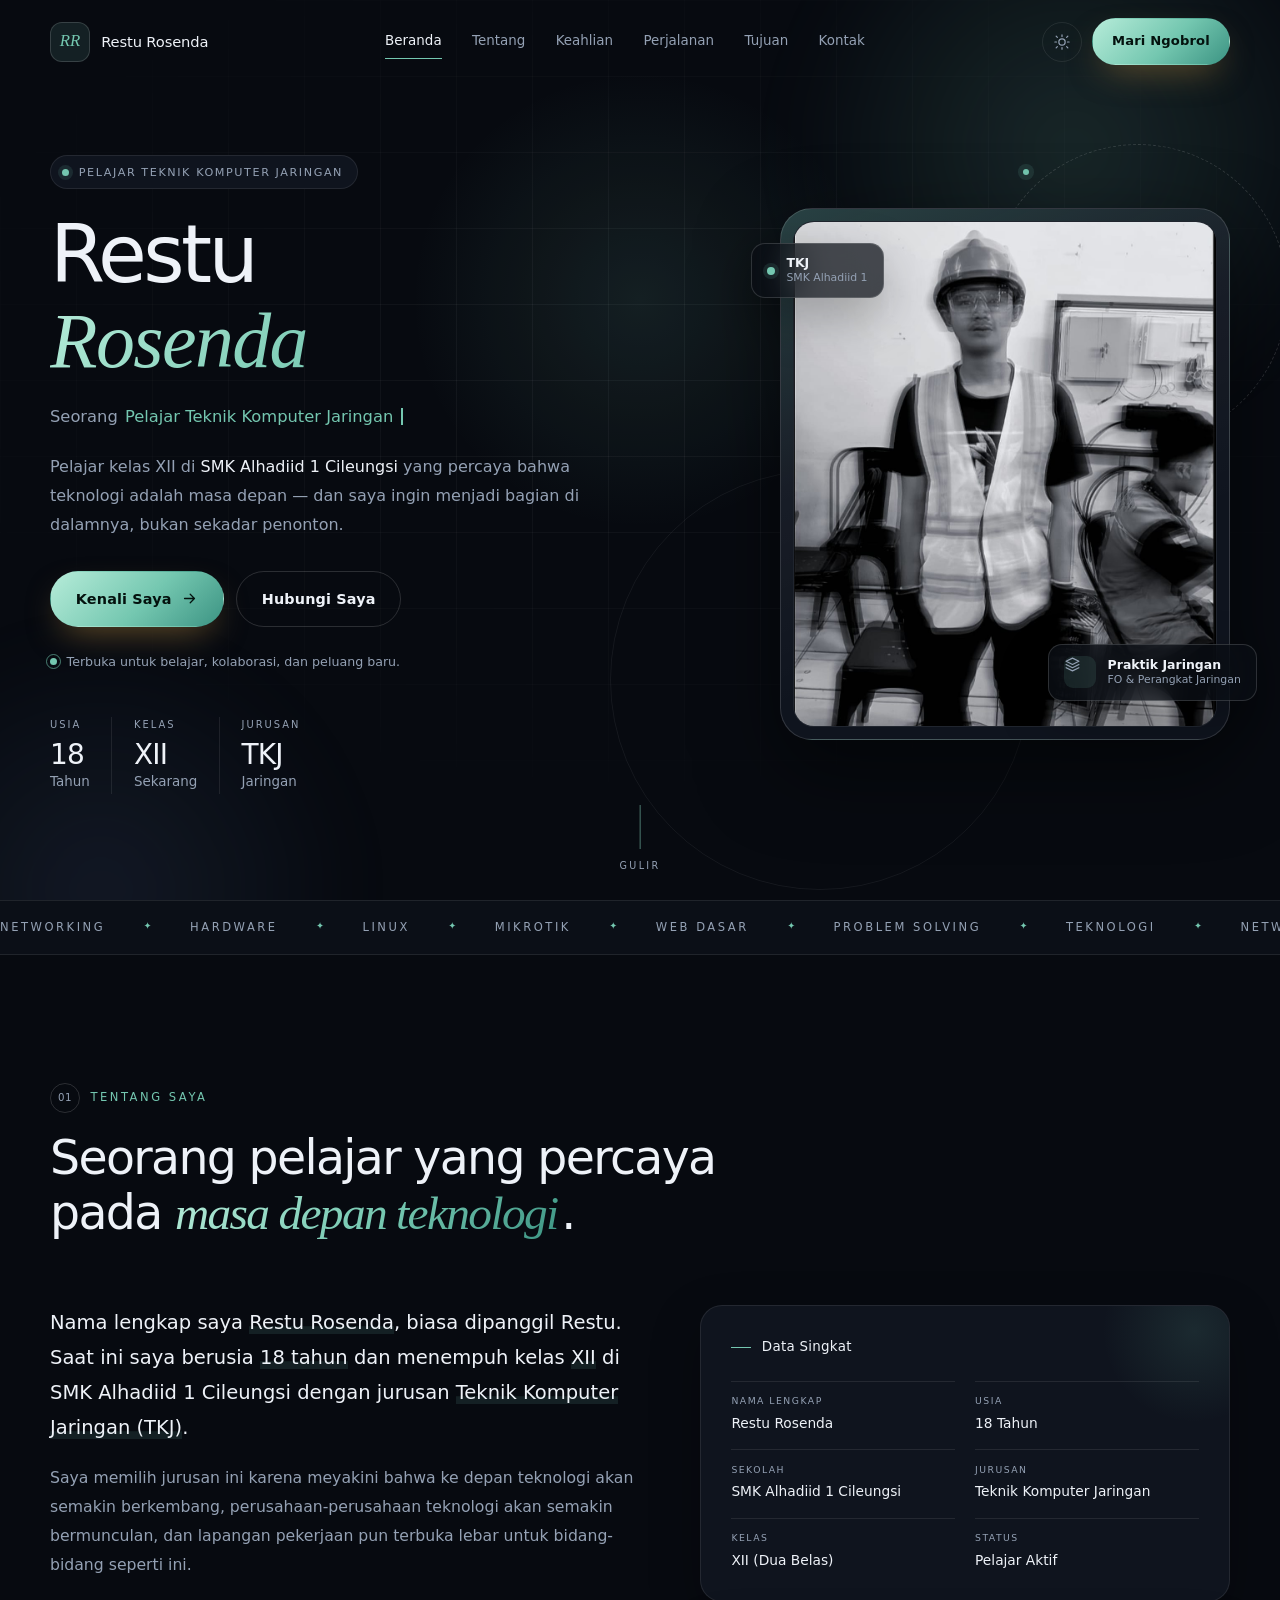
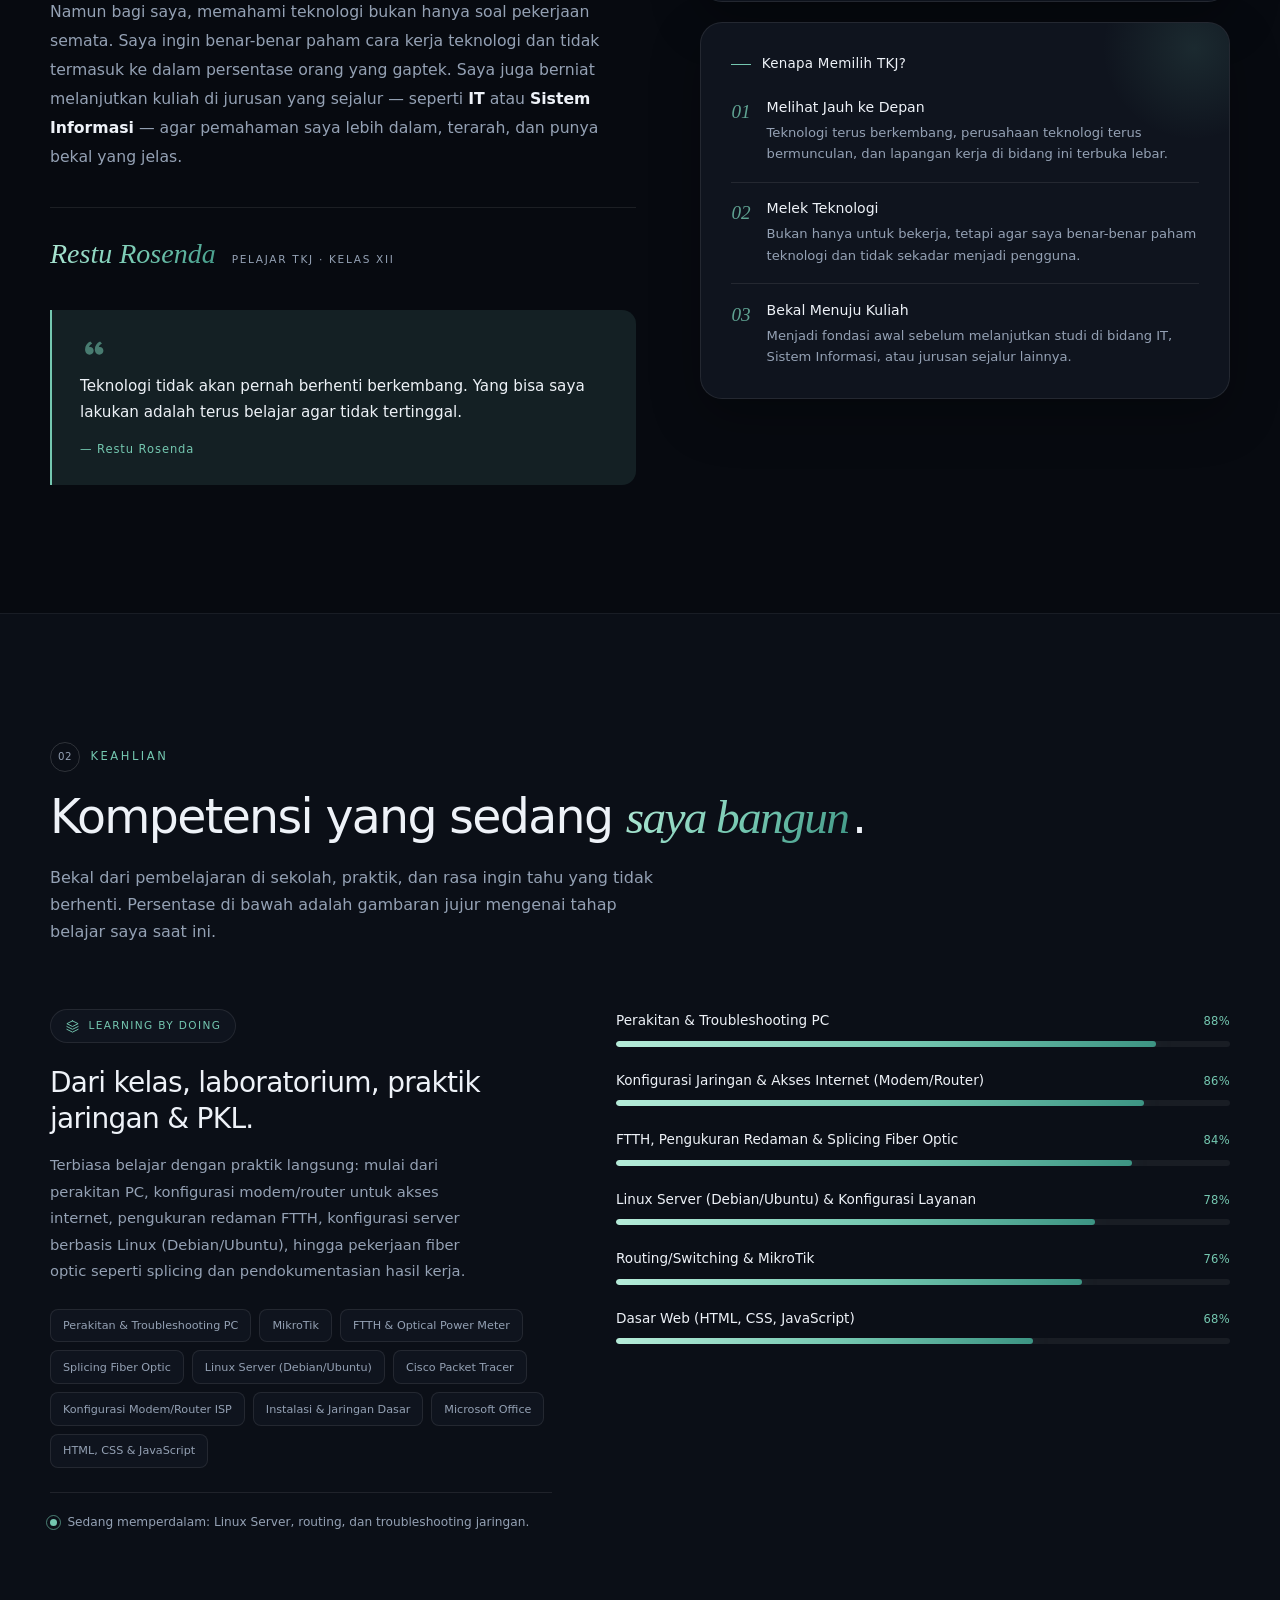
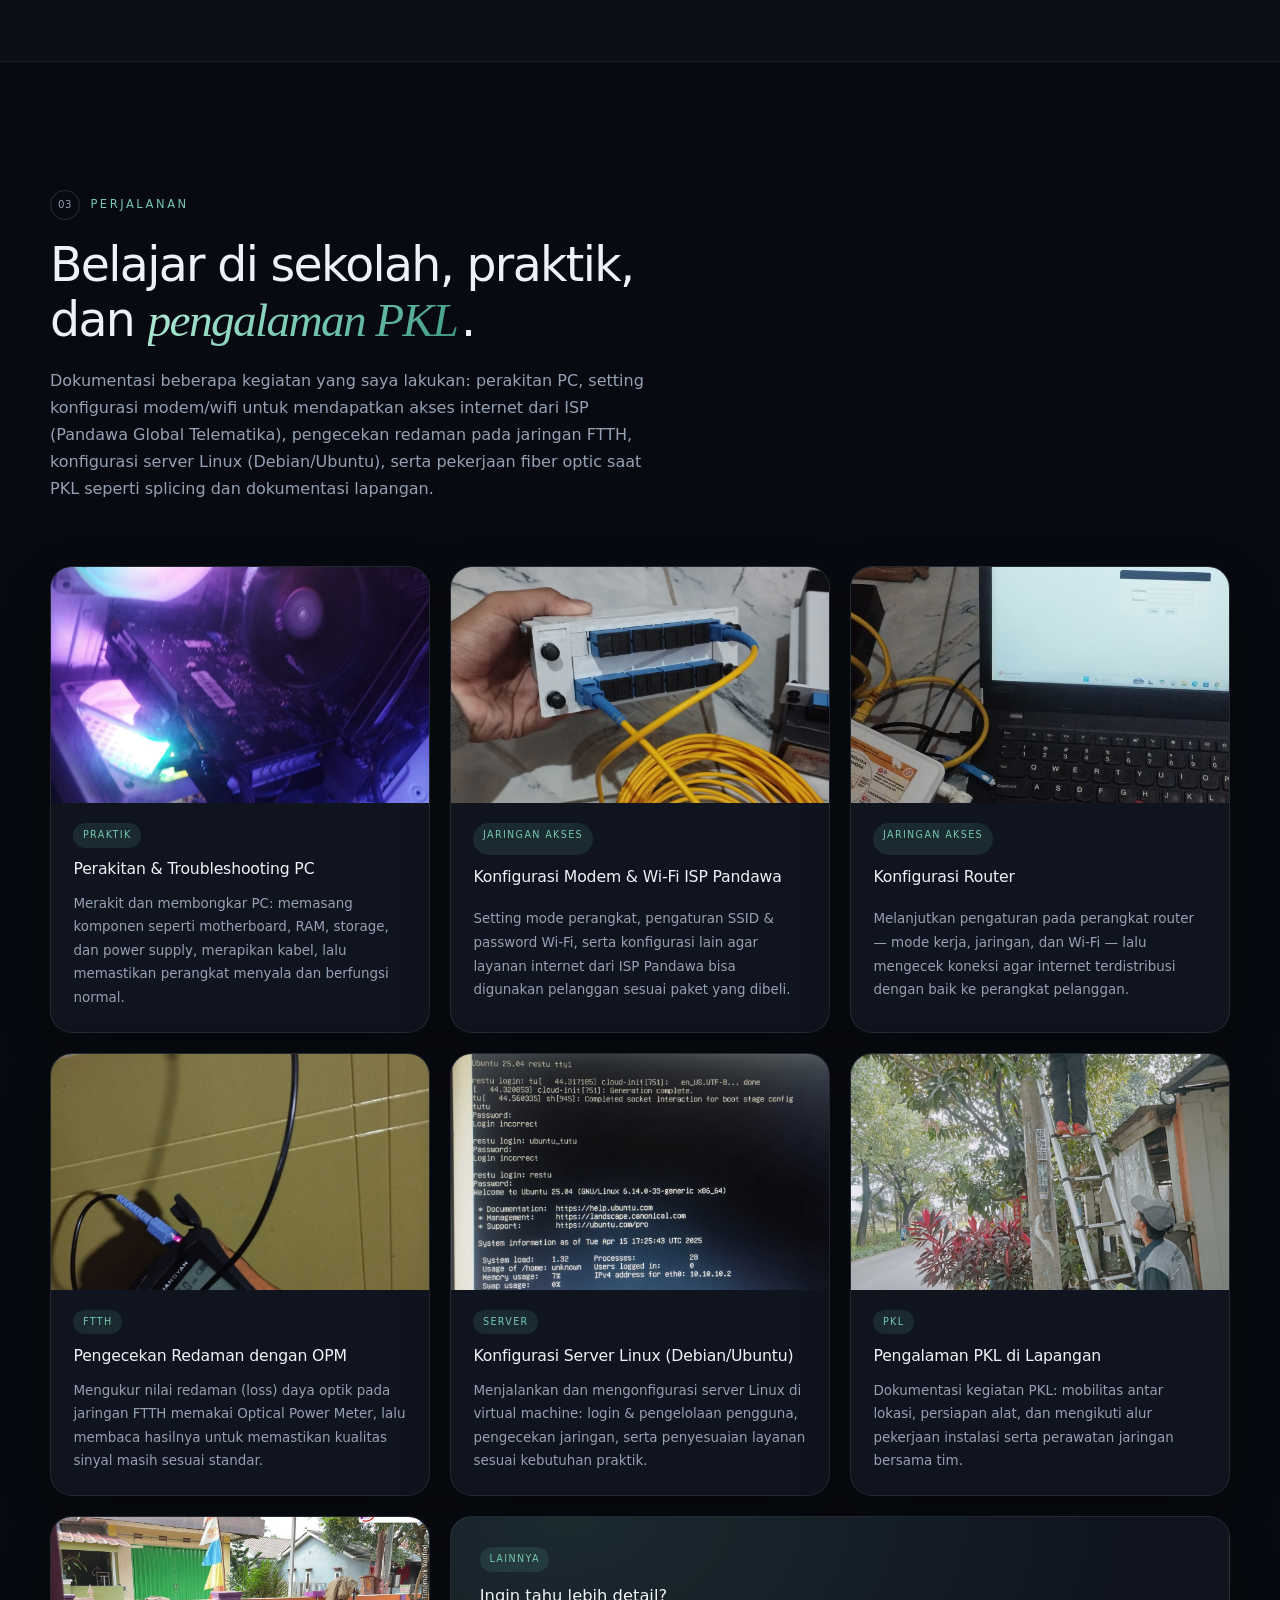
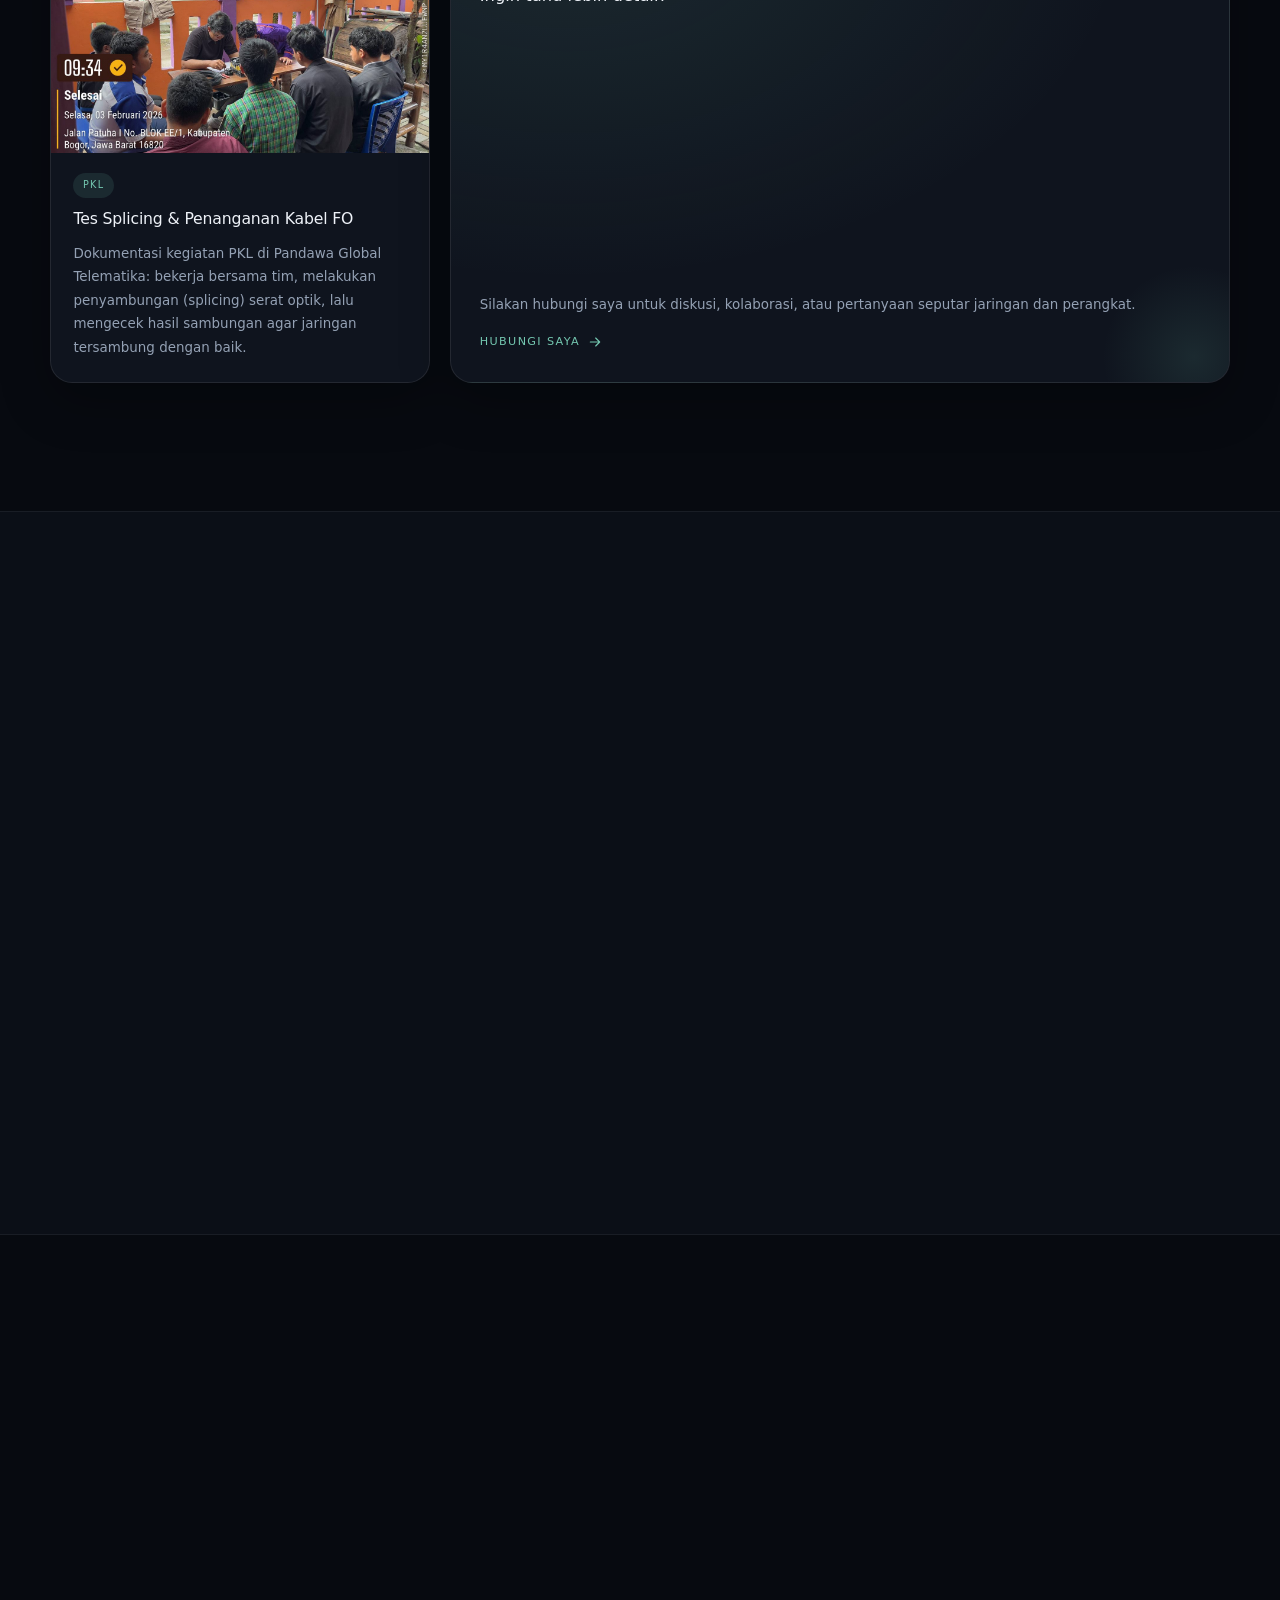
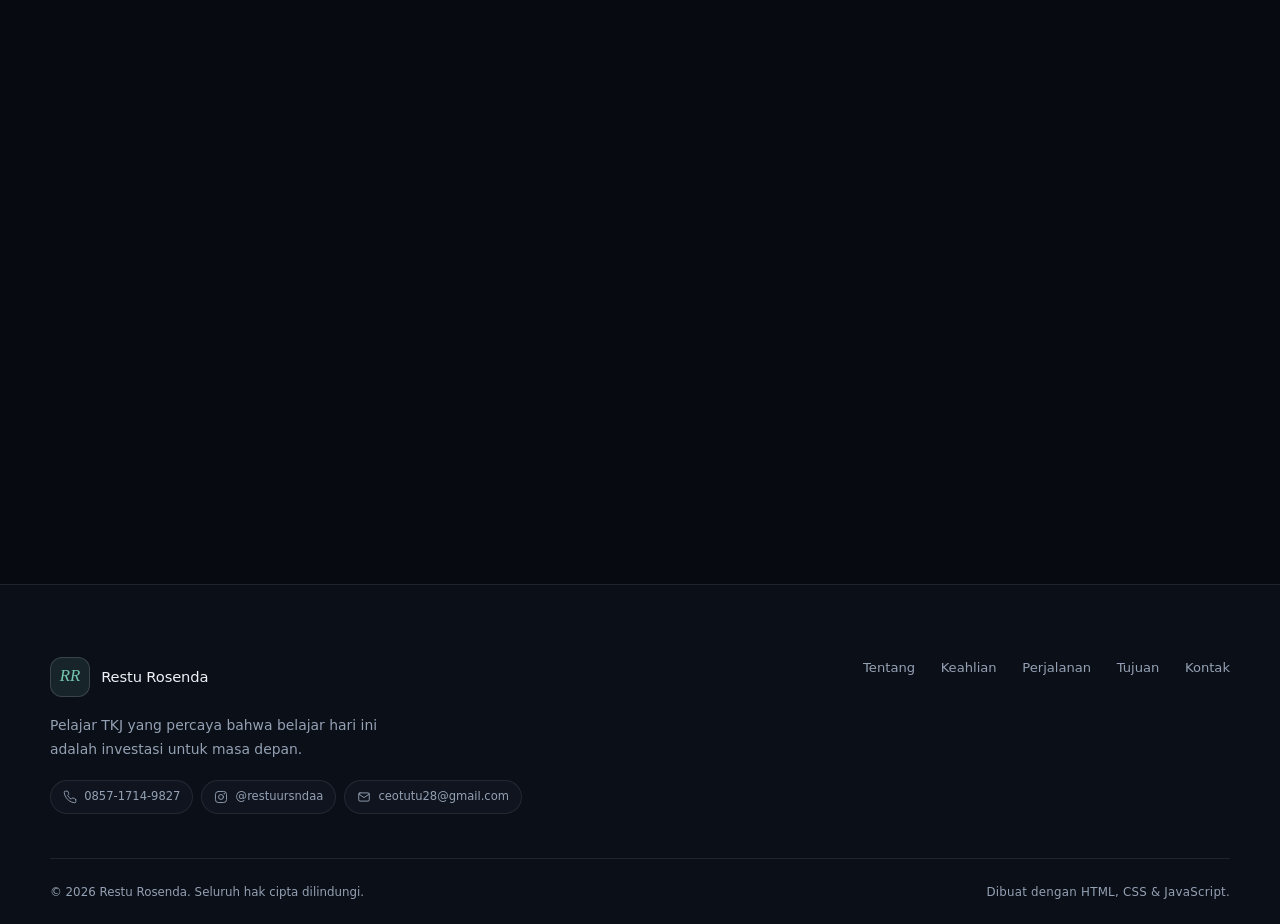
==== commit 56a9e93e: "Add files via upload" ====
--- a/index.html
+++ b/index.html
@@ -24,13 +24,13 @@
   <meta property="og:description" content="Pelajar TKJ di SMK Alhadiid 1 Cileungsi yang percaya bahwa teknologi adalah masa depan." />
   <meta property="og:locale" content="id_ID" />
 
-  <link rel="icon" href="data:image/svg+xml,<svg xmlns='http://www.w3.org/2000/svg' viewBox='0 0 64 64'><rect width='64' height='64' rx='14' fill='%230b0f16'/><text x='32' y='44' font-family='Georgia,serif' font-size='30' font-style='italic' text-anchor='middle' fill='%23d9b878'>RR</text></svg>" />
+  <link rel="icon" href="data:image/svg+xml,<svg xmlns='http://www.w3.org/2000/svg' viewBox='0 0 64 64'><rect width='64' height='64' rx='14' fill='%230b0f16'/><text x='32' y='44' font-family='Georgia,serif' font-size='30' font-style='italic' text-anchor='middle' fill='%2374c7b0'>RR</text></svg>" />
 
   <link rel="preconnect" href="https://fonts.googleapis.com" />
   <link rel="preconnect" href="https://fonts.gstatic.com" crossorigin />
   <link href="https://fonts.googleapis.com/css2?family=Inter:wght@300;400;500;600;700&family=Playfair+Display:ital,wght@1,400;1,500;1,600&family=Sora:wght@300;400;500;600;700&display=swap" rel="stylesheet" />
 
-  <link rel="stylesheet" href="assets/css/style.css" />
+  <link rel="stylesheet" href="assets/css/style.css?v=2" />
 </head>
 <body>
   <!-- ===== Loader ===== -->
@@ -764,6 +764,6 @@
     <span id="toastMessage"></span>
   </div>
 
-  <script src="assets/js/main.js"></script>
+  <script src="assets/js/main.js?v=2"></script>
 </body>
 </html>
--- a/assets/css/style.css
+++ b/assets/css/style.css
@@ -0,0 +1,2597 @@
+/* ============================================================
+   Restu Rosenda — Portfolio
+   Struktur:
+   01. Design tokens & theme
+   02. Reset & base
+   03. Utilities (container, buttons, section, reveal)
+   04. Header & navigasi
+   05. Hero
+   06. Marquee
+   07. Tentang
+   08. Keahlian
+   09. Perjalanan
+   10. Tujuan
+   11. Kontak
+   12. Footer, back-to-top, toast
+   13. Responsive & reduced motion
+   ============================================================ */
+
+/* ============ 01. Design tokens ============ */
+:root {
+  --bg: #070a10;
+  --bg-soft: #0b0f17;
+  --surface: #0f141e;
+  --surface-2: #131a26;
+
+  --text: #eef2f8;
+  --muted: #94a1b4;
+
+  --accent: #74c7b0;
+  --accent-strong: #b6ecd9;
+  --accent-deep: #3c9483;
+  --accent-soft: rgba(116, 199, 176, 0.12);
+  --on-accent: #04120e;
+
+  --border: rgba(255, 255, 255, 0.085);
+  --border-strong: rgba(255, 255, 255, 0.15);
+  --input-bg: rgba(255, 255, 255, 0.03);
+  --glass: rgba(10, 14, 21, 0.72);
+  --header-bg: rgba(7, 10, 16, 0.74);
+
+  --line: rgba(255, 255, 255, 0.06);
+  --shadow: 0 30px 80px rgba(0, 0, 0, 0.5);
+  --shadow-soft: 0 18px 50px rgba(0, 0, 0, 0.28);
+
+  --grad: linear-gradient(135deg, #b6ecd9, #74c7b0 55%, #3c9483);
+  --hero-glow-1: rgba(116, 199, 176, 0.16);
+  --hero-glow-2: rgba(88, 116, 168, 0.14);
+
+  --radius-lg: 32px;
+  --radius: 22px;
+  --radius-sm: 14px;
+
+  --font-body: "Inter", system-ui, -apple-system, "Segoe UI", sans-serif;
+  --font-head: "Sora", "Inter", system-ui, sans-serif;
+  --font-serif: "Playfair Display", Georgia, "Times New Roman", serif;
+
+  --header-h: 84px;
+  --ease: cubic-bezier(0.22, 1, 0.36, 1);
+}
+
+[data-theme="light"] {
+  --bg: #f8f5ef;
+  --bg-soft: #f2eee5;
+  --surface: #ffffff;
+  --surface-2: #fbf8f2;
+
+  --text: #151b25;
+  --muted: #5c6879;
+
+  --accent: #1f7f70;
+  --accent-strong: #2c9c8a;
+  --accent-deep: #14655a;
+  --accent-soft: rgba(31, 127, 112, 0.1);
+  --on-accent: #ffffff;
+
+  --border: rgba(22, 28, 38, 0.1);
+  --border-strong: rgba(22, 28, 38, 0.18);
+  --input-bg: #fdfbf7;
+  --glass: rgba(255, 255, 255, 0.8);
+  --header-bg: rgba(248, 245, 239, 0.78);
+
+  --line: rgba(22, 28, 38, 0.06);
+  --shadow: 0 30px 80px rgba(16, 44, 40, 0.12);
+  --shadow-soft: 0 18px 50px rgba(16, 44, 40, 0.08);
+
+  --grad: linear-gradient(135deg, #2c9c8a, #1f7f70 58%, #14655a);
+  --hero-glow-1: rgba(44, 156, 138, 0.18);
+  --hero-glow-2: rgba(80, 120, 160, 0.13);
+}
+
+/* ============ 02. Reset & base ============ */
+*,
+*::before,
+*::after {
+  box-sizing: border-box;
+}
+
+html {
+  scroll-behavior: smooth;
+  scroll-padding-top: calc(var(--header-h) + 18px);
+  -webkit-text-size-adjust: 100%;
+}
+
+body {
+  margin: 0;
+  font-family: var(--font-body);
+  font-size: 16px;
+  line-height: 1.7;
+  color: var(--text);
+  background-color: var(--bg);
+  overflow-x: hidden;
+  transition: background-color 0.45s ease, color 0.45s ease;
+}
+
+body.menu-open {
+  overflow: hidden;
+}
+
+img,
+svg {
+  display: block;
+  max-width: 100%;
+}
+
+h1,
+h2,
+h3,
+h4,
+p,
+dl,
+dd,
+figure {
+  margin: 0;
+}
+
+ul,
+ol {
+  margin: 0;
+  padding: 0;
+  list-style: none;
+}
+
+a {
+  color: inherit;
+  text-decoration: none;
+}
+
+button,
+input,
+textarea {
+  font: inherit;
+  color: inherit;
+}
+
+button {
+  cursor: pointer;
+  background: none;
+  border: 0;
+  padding: 0;
+}
+
+::selection {
+  background: var(--accent);
+  color: var(--on-accent);
+}
+
+:focus-visible {
+  outline: 2px solid var(--accent);
+  outline-offset: 3px;
+}
+
+::-webkit-scrollbar {
+  width: 10px;
+}
+
+::-webkit-scrollbar-track {
+  background: var(--bg);
+}
+
+::-webkit-scrollbar-thumb {
+  background: var(--border-strong);
+  border-radius: 99px;
+  border: 2px solid var(--bg);
+}
+
+::-webkit-scrollbar-thumb:hover {
+  background: var(--accent-deep);
+}
+
+/* Loader */
+.loader {
+  position: fixed;
+  inset: 0;
+  z-index: 999;
+  display: grid;
+  place-items: center;
+  background: var(--bg);
+  transition: opacity 0.6s ease, visibility 0.6s ease;
+}
+
+body.is-loaded .loader {
+  opacity: 0;
+  visibility: hidden;
+}
+
+.loader-inner {
+  display: grid;
+  justify-items: center;
+  gap: 1.1rem;
+}
+
+.loader-mark {
+  font-family: var(--font-serif);
+  font-style: italic;
+  font-size: 2.6rem;
+  line-height: 1;
+  letter-spacing: 0.02em;
+  background: var(--grad);
+  -webkit-background-clip: text;
+  background-clip: text;
+  color: transparent;
+}
+
+.loader-line {
+  display: block;
+  width: 132px;
+  height: 1px;
+  background: var(--border);
+  position: relative;
+  overflow: hidden;
+}
+
+.loader-line::after {
+  content: "";
+  position: absolute;
+  inset: 0;
+  background: var(--grad);
+  transform: translateX(-100%);
+  animation: loaderSweep 1.25s ease-in-out infinite;
+}
+
+.loader-text {
+  font-family: var(--font-head);
+  font-size: 0.66rem;
+  letter-spacing: 0.28em;
+  text-transform: uppercase;
+  color: var(--muted);
+}
+
+@keyframes loaderSweep {
+  0% { transform: translateX(-100%); }
+  60%, 100% { transform: translateX(100%); }
+}
+
+/* Cursor glow */
+.cursor-glow {
+  position: fixed;
+  top: 0;
+  left: 0;
+  width: 520px;
+  height: 520px;
+  border-radius: 50%;
+  pointer-events: none;
+  z-index: 2;
+  opacity: 0;
+  transform: translate3d(-50%, -50%, 0);
+  background: radial-gradient(circle, var(--accent-soft) 0%, transparent 62%);
+  mix-blend-mode: screen;
+  transition: opacity 0.6s ease;
+  will-change: transform;
+}
+
+body.has-pointer .cursor-glow {
+  opacity: 0.9;
+}
+
+[data-theme="light"] .cursor-glow {
+  mix-blend-mode: normal;
+  opacity: 0;
+}
+
+[data-theme="light"] body.has-pointer .cursor-glow {
+  opacity: 0.55;
+}
+
+[data-theme="light"] .cursor-glow {
+  background: radial-gradient(circle, rgba(165, 124, 54, 0.09) 0%, transparent 62%);
+}
+
+/* Skip link */
+.skip-link {
+  position: fixed;
+  top: 12px;
+  left: 12px;
+  z-index: 1000;
+  padding: 0.7rem 1.1rem;
+  border-radius: 10px;
+  background: var(--accent);
+  color: var(--on-accent);
+  font-family: var(--font-head);
+  font-size: 0.85rem;
+  font-weight: 600;
+  transform: translateY(-160%);
+  transition: transform 0.3s ease;
+}
+
+.skip-link:focus {
+  transform: translateY(0);
+}
+
+/* ============ 03. Utilities ============ */
+.container {
+  width: min(1180px, calc(100% - 3rem));
+  margin-inline: auto;
+}
+
+.section {
+  position: relative;
+  padding-block: clamp(5rem, 10vw, 8rem);
+  scroll-margin-top: var(--header-h);
+}
+
+.section-alt {
+  background: var(--bg-soft);
+  border-block: 1px solid var(--line);
+}
+
+.section-head {
+  margin-bottom: clamp(2.5rem, 5vw, 4rem);
+  max-width: 860px;
+}
+
+.section-eyebrow {
+  display: flex;
+  align-items: center;
+  gap: 0.65rem;
+  font-family: var(--font-head);
+  font-size: 0.72rem;
+  font-weight: 500;
+  letter-spacing: 0.22em;
+  text-transform: uppercase;
+  color: var(--accent);
+  margin-bottom: 1.15rem;
+}
+
+.section-eyebrow > span {
+  display: inline-grid;
+  place-items: center;
+  width: 30px;
+  height: 30px;
+  border: 1px solid var(--border-strong);
+  border-radius: 50%;
+  font-size: 0.64rem;
+  letter-spacing: 0.04em;
+  color: var(--muted);
+}
+
+.section-title {
+  font-family: var(--font-head);
+  font-size: clamp(1.9rem, 3.7vw, 3rem);
+  font-weight: 500;
+  line-height: 1.16;
+  letter-spacing: -0.035em;
+  text-wrap: balance;
+}
+
+.section-title em {
+  font-family: var(--font-serif);
+  font-style: italic;
+  font-weight: 400;
+  background: var(--grad);
+  -webkit-background-clip: text;
+  background-clip: text;
+  color: transparent;
+  padding-right: 0.08em;
+}
+
+.section-desc {
+  margin-top: 1.15rem;
+  max-width: 620px;
+  color: var(--muted);
+  font-size: 1rem;
+}
+
+/* Buttons */
+.btn {
+  display: inline-flex;
+  align-items: center;
+  justify-content: center;
+  gap: 0.6rem;
+  padding: 0.92rem 1.55rem;
+  border-radius: 999px;
+  border: 1px solid transparent;
+  font-family: var(--font-head);
+  font-size: 0.9rem;
+  font-weight: 600;
+  letter-spacing: 0.01em;
+  white-space: nowrap;
+  transition: transform 0.3s var(--ease), box-shadow 0.3s ease,
+    background-color 0.3s ease, border-color 0.3s ease, color 0.3s ease;
+}
+
+.btn svg {
+  width: 17px;
+  height: 17px;
+  transition: transform 0.3s var(--ease);
+}
+
+.btn:hover {
+  transform: translateY(-2px);
+}
+
+.btn:active {
+  transform: translateY(0);
+}
+
+.btn-primary {
+  background: var(--grad);
+  color: var(--on-accent);
+  box-shadow: 0 14px 34px -12px rgba(169, 127, 60, 0.65);
+}
+
+.btn-primary:hover {
+  box-shadow: 0 20px 40px -14px rgba(169, 127, 60, 0.8);
+}
+
+.btn-primary:hover svg {
+  transform: translateX(3px);
+}
+
+.btn-ghost {
+  border-color: var(--border-strong);
+  color: var(--text);
+  background: transparent;
+}
+
+.btn-ghost:hover {
+  border-color: var(--accent);
+  color: var(--accent);
+  background: var(--accent-soft);
+}
+
+.btn-sm {
+  padding: 0.68rem 1.2rem;
+  font-size: 0.82rem;
+}
+
+.btn-block {
+  width: 100%;
+}
+
+/* Reveal on scroll */
+.reveal {
+  opacity: 0;
+  transform: translateY(28px);
+  transition: opacity 0.85s var(--ease), transform 0.85s var(--ease);
+  transition-delay: var(--delay, 0ms);
+  will-change: opacity, transform;
+}
+
+.reveal.is-visible {
+  opacity: 1;
+  transform: translateY(0);
+}
+
+.pulse-dot {
+  position: relative;
+  display: inline-block;
+  width: 7px;
+  height: 7px;
+  border-radius: 50%;
+  background: var(--accent);
+  flex: none;
+}
+
+.pulse-dot::after {
+  content: "";
+  position: absolute;
+  inset: -4px;
+  border-radius: 50%;
+  border: 1px solid var(--accent);
+  opacity: 0.6;
+  animation: pulseRing 2.4s ease-out infinite;
+}
+
+@keyframes pulseRing {
+  0% { transform: scale(0.6); opacity: 0.7; }
+  80%, 100% { transform: scale(1.7); opacity: 0; }
+}
+
+/* ============ 04. Header & navigasi ============ */
+.site-header {
+  position: fixed;
+  inset: 0 0 auto;
+  z-index: 100;
+  height: var(--header-h);
+  display: flex;
+  align-items: center;
+  border-bottom: 1px solid transparent;
+  transition: background-color 0.35s ease, border-color 0.35s ease,
+    backdrop-filter 0.35s ease, height 0.35s ease;
+}
+
+.site-header.is-scrolled,
+.site-header.is-open {
+  height: 72px;
+  background: var(--header-bg);
+  border-bottom-color: var(--border);
+  -webkit-backdrop-filter: blur(18px);
+  backdrop-filter: blur(18px);
+}
+
+.nav-wrap {
+  display: flex;
+  align-items: center;
+  justify-content: space-between;
+  gap: 1.5rem;
+}
+
+.brand {
+  display: inline-flex;
+  align-items: center;
+  gap: 0.7rem;
+  flex: none;
+}
+
+.brand-mark {
+  display: grid;
+  place-items: center;
+  width: 40px;
+  height: 40px;
+  border: 1px solid var(--border-strong);
+  border-radius: 12px;
+  font-family: var(--font-serif);
+  font-style: italic;
+  font-size: 1.05rem;
+  line-height: 1;
+  color: var(--accent);
+  background: var(--accent-soft);
+  transition: border-color 0.3s ease, transform 0.3s var(--ease);
+}
+
+.brand:hover .brand-mark {
+  border-color: var(--accent);
+  transform: rotate(-4deg);
+}
+
+.brand-text {
+  font-family: var(--font-head);
+  font-size: 0.92rem;
+  font-weight: 500;
+  letter-spacing: -0.01em;
+}
+
+.nav {
+  display: flex;
+  align-items: center;
+  gap: 1.9rem;
+}
+
+.nav-link {
+  position: relative;
+  font-family: var(--font-head);
+  font-size: 0.84rem;
+  font-weight: 400;
+  color: var(--muted);
+  padding-block: 0.4rem;
+  transition: color 0.25s ease;
+}
+
+.nav-link::after {
+  content: "";
+  position: absolute;
+  left: 0;
+  bottom: 0;
+  width: 100%;
+  height: 1px;
+  background: var(--accent);
+  transform: scaleX(0);
+  transform-origin: left;
+  transition: transform 0.35s var(--ease);
+}
+
+.nav-link:hover,
+.nav-link.is-active {
+  color: var(--text);
+}
+
+.nav-link:hover::after,
+.nav-link.is-active::after {
+  transform: scaleX(1);
+}
+
+.nav-actions {
+  display: flex;
+  align-items: center;
+  gap: 0.65rem;
+  flex: none;
+}
+
+.theme-toggle {
+  display: grid;
+  place-items: center;
+  width: 40px;
+  height: 40px;
+  border: 1px solid var(--border);
+  border-radius: 50%;
+  color: var(--muted);
+  transition: color 0.25s ease, border-color 0.25s ease,
+    background-color 0.25s ease, transform 0.25s var(--ease);
+}
+
+.theme-toggle:hover {
+  color: var(--accent);
+  border-color: var(--accent);
+  background: var(--accent-soft);
+  transform: rotate(12deg);
+}
+
+.theme-toggle svg {
+  width: 18px;
+  height: 18px;
+}
+
+.theme-toggle .icon-moon {
+  display: none;
+}
+
+[data-theme="light"] .theme-toggle .icon-sun {
+  display: none;
+}
+
+[data-theme="light"] .theme-toggle .icon-moon {
+  display: block;
+}
+
+.menu-toggle {
+  display: none;
+  position: relative;
+  width: 40px;
+  height: 40px;
+  border: 1px solid var(--border);
+  border-radius: 50%;
+  transition: border-color 0.25s ease;
+}
+
+.menu-toggle span {
+  position: absolute;
+  left: 50%;
+  width: 16px;
+  height: 1.5px;
+  background: var(--text);
+  border-radius: 2px;
+  transform: translateX(-50%);
+  transition: transform 0.3s var(--ease), top 0.3s var(--ease),
+    opacity 0.2s ease;
+}
+
+.menu-toggle span:first-child {
+  top: 16px;
+}
+
+.menu-toggle span:last-child {
+  top: 22px;
+}
+
+.menu-toggle[aria-expanded="true"] {
+  border-color: var(--accent);
+}
+
+.menu-toggle[aria-expanded="true"] span:first-child {
+  top: 19px;
+  transform: translateX(-50%) rotate(45deg);
+}
+
+.menu-toggle[aria-expanded="true"] span:last-child {
+  top: 19px;
+  transform: translateX(-50%) rotate(-45deg);
+}
+
+/* ============ 05. Hero ============ */
+.hero {
+  position: relative;
+  min-height: 100svh;
+  display: flex;
+  align-items: center;
+  padding-block: calc(var(--header-h) + 60px) 96px;
+  overflow: hidden;
+}
+
+.hero-bg {
+  position: absolute;
+  inset: 0;
+  z-index: 0;
+  pointer-events: none;
+}
+
+.blob {
+  position: absolute;
+  border-radius: 50%;
+  filter: blur(30px);
+}
+
+.blob-1 {
+  top: -18%;
+  right: -8%;
+  width: 620px;
+  height: 620px;
+  background: radial-gradient(circle, var(--hero-glow-1) 0%, transparent 66%);
+  animation: blobFloat 18s ease-in-out infinite alternate;
+}
+
+.blob-2 {
+  bottom: -30%;
+  left: -14%;
+  width: 560px;
+  height: 560px;
+  background: radial-gradient(circle, var(--hero-glow-2) 0%, transparent 66%);
+  animation: blobFloat 24s ease-in-out infinite alternate-reverse;
+}
+
+@keyframes blobFloat {
+  0% { transform: translate3d(0, 0, 0) scale(1); }
+  100% { transform: translate3d(-34px, 30px, 0) scale(1.07); }
+}
+
+.hero-grid-lines {
+  position: absolute;
+  inset: 0;
+  background-image:
+    linear-gradient(to right, var(--line) 1px, transparent 1px),
+    linear-gradient(to bottom, var(--line) 1px, transparent 1px);
+  background-size: 76px 76px;
+  -webkit-mask-image: radial-gradient(ellipse 75% 65% at 50% 40%, #000 20%, transparent 78%);
+  mask-image: radial-gradient(ellipse 75% 65% at 50% 40%, #000 20%, transparent 78%);
+  opacity: 0.75;
+}
+
+.hero-inner {
+  position: relative;
+  z-index: 3;
+  display: grid;
+  grid-template-columns: minmax(0, 1.06fr) minmax(0, 0.94fr);
+  align-items: center;
+  gap: clamp(2.5rem, 5vw, 5rem);
+}
+
+.hero-copy {
+  max-width: 620px;
+}
+
+.eyebrow {
+  display: inline-flex;
+  align-items: center;
+  gap: 0.6rem;
+  padding: 0.42rem 0.9rem 0.42rem 0.7rem;
+  border: 1px solid var(--border);
+  border-radius: 999px;
+  background: var(--surface);
+  font-family: var(--font-head);
+  font-size: 0.7rem;
+  font-weight: 400;
+  letter-spacing: 0.14em;
+  text-transform: uppercase;
+  color: var(--muted);
+}
+
+.status-dot {
+  position: relative;
+  width: 7px;
+  height: 7px;
+  border-radius: 50%;
+  background: var(--accent);
+  box-shadow: 0 0 0 4px var(--accent-soft);
+}
+
+.hero-title {
+  margin-top: 1.7rem;
+  font-family: var(--font-head);
+  font-size: clamp(3.1rem, 6.2vw, 5.7rem);
+  font-weight: 500;
+  line-height: 0.98;
+  letter-spacing: -0.045em;
+}
+
+.hero-title em {
+  display: block;
+  padding-top: 0.12em;
+  font-family: var(--font-serif);
+  font-style: italic;
+  font-weight: 400;
+  font-size: 0.98em;
+  letter-spacing: -0.02em;
+  background: var(--grad);
+  -webkit-background-clip: text;
+  background-clip: text;
+  color: transparent;
+  padding-right: 0.06em;
+}
+
+.grad-text {
+  background: var(--grad);
+  -webkit-background-clip: text;
+  background-clip: text;
+  color: transparent;
+}
+
+.hero-role {
+  display: flex;
+  align-items: center;
+  flex-wrap: wrap;
+  gap: 0.45rem;
+  margin-top: 1.35rem;
+  font-family: var(--font-head);
+  font-size: clamp(0.9rem, 1.3vw, 1.02rem);
+  color: var(--muted);
+  min-height: 1.9em;
+}
+
+.role-prefix {
+  color: var(--muted);
+}
+
+.type-text {
+  color: var(--accent);
+  font-weight: 500;
+}
+
+.caret {
+  display: inline-block;
+  width: 1.5px;
+  height: 1.05em;
+  margin-left: 1px;
+  background: var(--accent);
+  animation: caretBlink 1s step-end infinite;
+}
+
+@keyframes caretBlink {
+  0%, 100% { opacity: 1; }
+  50% { opacity: 0; }
+}
+
+.hero-lead {
+  margin-top: 1.3rem;
+  max-width: 530px;
+  font-size: 1rem;
+  line-height: 1.8;
+  color: var(--muted);
+}
+
+.hero-lead strong {
+  color: var(--text);
+  font-weight: 500;
+}
+
+.hero-actions {
+  display: flex;
+  flex-wrap: wrap;
+  gap: 0.75rem;
+  margin-top: 2rem;
+}
+
+.hero-note {
+  display: flex;
+  align-items: center;
+  gap: 0.6rem;
+  margin-top: 1.5rem;
+  font-size: 0.79rem;
+  color: var(--muted);
+}
+
+.hero-stats {
+  display: flex;
+  align-items: stretch;
+  gap: 0;
+  margin-top: 2.75rem;
+  max-width: 480px;
+}
+
+.stat {
+  padding-inline: 1.35rem;
+  border-left: 1px solid var(--border);
+}
+
+.stat:first-child {
+  padding-left: 0;
+  border-left: 0;
+}
+
+.stat dt {
+  font-family: var(--font-head);
+  font-size: 0.62rem;
+  letter-spacing: 0.2em;
+  text-transform: uppercase;
+  color: var(--muted);
+}
+
+.stat dd {
+  margin-top: 0.3rem;
+  font-family: var(--font-head);
+  font-size: 0.84rem;
+  color: var(--muted);
+  white-space: nowrap;
+}
+
+.stat dd span {
+  display: block;
+  font-size: 1.75rem;
+  font-weight: 500;
+  line-height: 1.15;
+  letter-spacing: -0.03em;
+  color: var(--text);
+}
+
+/* Hero visual */
+.hero-visual {
+  justify-self: end;
+  width: 100%;
+  max-width: 450px;
+  perspective: 1000px;
+}
+
+.portrait-wrap {
+  position: relative;
+  transform-style: preserve-3d;
+  transition: transform 0.25s ease-out;
+}
+
+.orbit {
+  position: absolute;
+  border-radius: 50%;
+  pointer-events: none;
+  z-index: 0;
+}
+
+.orbit-1 {
+  width: 300px;
+  height: 300px;
+  top: -64px;
+  right: -58px;
+  border: 1px dashed var(--border-strong);
+  animation: spin 48s linear infinite;
+}
+
+.orbit-1::before {
+  content: "";
+  position: absolute;
+  top: 24px;
+  left: 34px;
+  width: 6px;
+  height: 6px;
+  border-radius: 50%;
+  background: var(--accent);
+  box-shadow: 0 0 0 5px var(--accent-soft);
+}
+
+.orbit-2 {
+  width: 420px;
+  height: 420px;
+  bottom: -150px;
+  left: -170px;
+  border: 1px solid var(--line);
+  animation: spin 70s linear infinite reverse;
+}
+
+@keyframes spin {
+  to { transform: rotate(360deg); }
+}
+
+.portrait-card {
+  position: relative;
+  z-index: 1;
+  padding: 12px;
+  border-radius: var(--radius-lg);
+  border: 1px solid var(--border-strong);
+  background:
+    linear-gradient(155deg, rgba(116, 199, 176, 0.26), rgba(255, 255, 255, 0.04) 38%, transparent 68%),
+    var(--surface);
+  box-shadow: var(--shadow);
+}
+
+[data-theme="light"] .portrait-card {
+  background:
+    linear-gradient(155deg, rgba(165, 124, 54, 0.24), rgba(255, 255, 255, 0.3) 42%, transparent 70%),
+    var(--surface);
+}
+
+.portrait-frame {
+  position: relative;
+  overflow: hidden;
+  border-radius: calc(var(--radius-lg) - 11px);
+  border: 1px solid var(--border);
+  background: #080b12;
+}
+
+.portrait-photo {
+  width: 100%;
+  height: 100%;
+  object-fit: cover;
+  object-position: center 18%;
+}
+
+.portrait-frame-photo {
+  aspect-ratio: 520 / 620;
+  background: #0b101a;
+}
+
+.net-node {
+  animation: nodeTwinkle 3.6s ease-in-out infinite;
+  transform-box: fill-box;
+  transform-origin: center;
+}
+
+@keyframes nodeTwinkle {
+  0%, 100% { opacity: 0.45; }
+  50% { opacity: 1; }
+}
+
+.portrait-chip {
+  position: absolute;
+  z-index: 3;
+  display: flex;
+  align-items: center;
+  gap: 0.7rem;
+  padding: 0.7rem 0.95rem;
+  border: 1px solid var(--border-strong);
+  border-radius: 14px;
+  background: var(--glass);
+  -webkit-backdrop-filter: blur(16px);
+  backdrop-filter: blur(16px);
+  box-shadow: var(--shadow-soft);
+  animation: chipFloat 6s ease-in-out infinite;
+}
+
+.portrait-chip strong {
+  display: block;
+  font-family: var(--font-head);
+  font-size: 0.78rem;
+  font-weight: 600;
+  line-height: 1.3;
+  color: var(--text);
+}
+
+.portrait-chip span {
+  display: block;
+  font-size: 0.68rem;
+  line-height: 1.35;
+  color: var(--muted);
+}
+
+.chip-top {
+  top: 34px;
+  left: -30px;
+}
+
+.chip-top .chip-dot {
+  width: 8px;
+  height: 8px;
+  border-radius: 50%;
+  background: var(--accent);
+  box-shadow: 0 0 0 4px var(--accent-soft);
+  flex: none;
+}
+
+.chip-bottom {
+  right: -28px;
+  bottom: 38px;
+  animation-delay: -3s;
+}
+
+.chip-icon {
+  display: grid;
+  place-items: center;
+  width: 32px;
+  height: 32px;
+  border-radius: 9px;
+  background: var(--accent-soft);
+  color: var(--accent);
+  flex: none;
+}
+
+.chip-icon svg {
+  width: 17px;
+  height: 17px;
+}
+
+@keyframes chipFloat {
+  0%, 100% { transform: translateY(0); }
+  50% { transform: translateY(-9px); }
+}
+
+.scroll-cue {
+  position: absolute;
+  left: 50%;
+  bottom: 26px;
+  z-index: 4;
+  transform: translateX(-50%);
+  display: flex;
+  flex-direction: column;
+  align-items: center;
+  gap: 0.55rem;
+  font-family: var(--font-head);
+  font-size: 0.6rem;
+  letter-spacing: 0.24em;
+  text-transform: uppercase;
+  color: var(--muted);
+  transition: color 0.25s ease;
+}
+
+.scroll-cue:hover {
+  color: var(--accent);
+}
+
+.scroll-cue-line {
+  position: relative;
+  width: 1px;
+  height: 44px;
+  overflow: hidden;
+  background: var(--border);
+}
+
+.scroll-cue-line::after {
+  content: "";
+  position: absolute;
+  inset: 0;
+  background: var(--accent);
+  animation: scrollLine 2.2s ease-in-out infinite;
+}
+
+@keyframes scrollLine {
+  0% { transform: translateY(-100%); }
+  55%, 100% { transform: translateY(100%); }
+}
+
+/* ============ 06. Marquee ============ */
+.marquee {
+  position: relative;
+  z-index: 3;
+  overflow: hidden;
+  border-block: 1px solid var(--border);
+  background: var(--bg-soft);
+  padding-block: 1.05rem;
+}
+
+.marquee-track {
+  display: flex;
+  width: max-content;
+  animation: marqueeMove 38s linear infinite;
+}
+
+.marquee:hover .marquee-track {
+  animation-play-state: paused;
+}
+
+.marquee-track span {
+  margin-right: 2.4rem;
+  font-family: var(--font-head);
+  font-size: 0.72rem;
+  font-weight: 400;
+  letter-spacing: 0.22em;
+  text-transform: uppercase;
+  color: var(--muted);
+  white-space: nowrap;
+}
+
+.marquee-track .sep {
+  color: var(--accent);
+  font-size: 0.6rem;
+  letter-spacing: 0;
+}
+
+@keyframes marqueeMove {
+  to { transform: translateX(-50%); }
+}
+
+/* ============ 07. Tentang ============ */
+.about-grid {
+  display: grid;
+  grid-template-columns: minmax(0, 1.05fr) minmax(0, 0.95fr);
+  gap: clamp(2.5rem, 5vw, 4.5rem);
+  align-items: start;
+}
+
+.about-copy > p {
+  color: var(--muted);
+  font-size: 0.98rem;
+  line-height: 1.85;
+  margin-bottom: 1.1rem;
+}
+
+.about-copy .about-lead {
+  font-size: clamp(1.08rem, 1.6vw, 1.22rem);
+  line-height: 1.8;
+  color: var(--text);
+  font-weight: 300;
+}
+
+.about-copy strong {
+  color: var(--text);
+  font-weight: 600;
+}
+
+.about-lead strong {
+  font-weight: 500;
+  box-shadow: inset 0 -0.4em 0 var(--accent-soft);
+}
+
+.about-signature {
+  display: flex;
+  align-items: baseline;
+  gap: 1rem;
+  flex-wrap: wrap;
+  margin-top: 2.25rem;
+  padding-top: 1.4rem;
+  border-top: 1px solid var(--border);
+}
+
+.signature-script {
+  font-family: var(--font-serif);
+  font-style: italic;
+  font-size: 1.75rem;
+  background: var(--grad);
+  -webkit-background-clip: text;
+  background-clip: text;
+  color: transparent;
+}
+
+.signature-meta {
+  font-family: var(--font-head);
+  font-size: 0.66rem;
+  letter-spacing: 0.16em;
+  text-transform: uppercase;
+  color: var(--muted);
+}
+
+.quote-card {
+  position: relative;
+  margin-top: 2rem;
+  padding: 1.6rem 1.75rem;
+  border-left: 2px solid var(--accent);
+  border-radius: 0 var(--radius-sm) var(--radius-sm) 0;
+  background: var(--accent-soft);
+}
+
+.quote-icon {
+  width: 26px;
+  height: 26px;
+  color: var(--accent);
+  opacity: 0.55;
+  margin-bottom: 0.7rem;
+}
+
+.quote-card p {
+  font-size: 0.95rem;
+  line-height: 1.75;
+  color: var(--text);
+  font-weight: 300;
+}
+
+.quote-card cite {
+  display: block;
+  margin-top: 0.85rem;
+  font-family: var(--font-head);
+  font-style: normal;
+  font-size: 0.72rem;
+  letter-spacing: 0.08em;
+  color: var(--accent);
+}
+
+.about-side {
+  display: grid;
+  gap: 1.25rem;
+}
+
+.fact-card,
+.why-card {
+  position: relative;
+  overflow: hidden;
+  padding: clamp(1.4rem, 2.4vw, 1.9rem);
+  border: 1px solid var(--border);
+  border-radius: var(--radius);
+  background: var(--surface);
+  box-shadow: var(--shadow-soft);
+}
+
+.fact-card::after,
+.why-card::after {
+  content: "";
+  position: absolute;
+  top: -70px;
+  right: -60px;
+  width: 190px;
+  height: 190px;
+  border-radius: 50%;
+  background: radial-gradient(circle, var(--accent-soft), transparent 68%);
+  pointer-events: none;
+}
+
+.fact-title {
+  display: flex;
+  align-items: center;
+  gap: 0.65rem;
+  font-family: var(--font-head);
+  font-size: 0.84rem;
+  font-weight: 500;
+  letter-spacing: 0.02em;
+  margin-bottom: 1.35rem;
+}
+
+.fact-title::before {
+  content: "";
+  width: 20px;
+  height: 1px;
+  background: var(--accent);
+}
+
+.fact-list {
+  display: grid;
+  grid-template-columns: repeat(2, minmax(0, 1fr));
+  gap: 1rem 1.25rem;
+}
+
+.fact {
+  padding-top: 0.7rem;
+  border-top: 1px solid var(--border);
+}
+
+.fact dt {
+  font-family: var(--font-head);
+  font-size: 0.58rem;
+  letter-spacing: 0.16em;
+  text-transform: uppercase;
+  color: var(--muted);
+}
+
+.fact dd {
+  margin-top: 0.25rem;
+  font-size: 0.86rem;
+  font-weight: 400;
+  line-height: 1.5;
+  color: var(--text);
+}
+
+.why-item {
+  display: flex;
+  gap: 1rem;
+  padding-block: 1.05rem;
+  border-top: 1px solid var(--border);
+}
+
+.why-item:first-of-type {
+  padding-top: 0;
+  border-top: 0;
+}
+
+.why-item:last-of-type {
+  padding-bottom: 0;
+}
+
+.why-num {
+  flex: none;
+  font-family: var(--font-serif);
+  font-style: italic;
+  font-size: 1.2rem;
+  line-height: 1.5;
+  color: var(--accent);
+  opacity: 0.8;
+}
+
+.why-item h4 {
+  font-family: var(--font-head);
+  font-size: 0.88rem;
+  font-weight: 500;
+  line-height: 1.4;
+  margin-bottom: 0.25rem;
+}
+
+.why-item p {
+  font-size: 0.82rem;
+  line-height: 1.65;
+  color: var(--muted);
+}
+
+/* ============ 08. Keahlian ============ */
+.skills-grid {
+  display: grid;
+  grid-template-columns: minmax(0, 0.9fr) minmax(0, 1.1fr);
+  gap: clamp(2.5rem, 5vw, 5rem);
+  align-items: start;
+}
+
+.skills-badge {
+  display: inline-flex;
+  align-items: center;
+  gap: 0.55rem;
+  padding: 0.45rem 0.85rem;
+  border: 1px solid var(--border);
+  border-radius: 999px;
+  background: var(--surface);
+  font-family: var(--font-head);
+  font-size: 0.66rem;
+  letter-spacing: 0.13em;
+  text-transform: uppercase;
+  color: var(--accent);
+}
+
+.skills-badge svg {
+  width: 15px;
+  height: 15px;
+}
+
+.skills-intro h3 {
+  margin-top: 1.35rem;
+  font-family: var(--font-head);
+  font-size: clamp(1.35rem, 2.2vw, 1.75rem);
+  font-weight: 500;
+  line-height: 1.3;
+  letter-spacing: -0.025em;
+}
+
+.skills-intro > p {
+  margin-top: 0.9rem;
+  font-size: 0.92rem;
+  line-height: 1.8;
+  color: var(--muted);
+  max-width: 430px;
+}
+
+.chip-group {
+  display: flex;
+  flex-wrap: wrap;
+  gap: 0.5rem;
+  margin-top: 1.5rem;
+}
+
+.chip {
+  padding: 0.4rem 0.75rem;
+  border: 1px solid var(--border);
+  border-radius: 8px;
+  background: var(--surface);
+  font-family: var(--font-head);
+  font-size: 0.7rem;
+  color: var(--muted);
+  transition: color 0.25s ease, border-color 0.25s ease,
+    background-color 0.25s ease, transform 0.25s var(--ease);
+}
+
+.chip:hover {
+  color: var(--accent);
+  border-color: var(--accent);
+  background: var(--accent-soft);
+  transform: translateY(-2px);
+}
+
+.skills-note {
+  display: flex;
+  align-items: center;
+  gap: 0.65rem;
+  margin-top: 1.5rem;
+  padding-top: 1.2rem;
+  border-top: 1px solid var(--border);
+  font-size: 0.76rem;
+  color: var(--muted);
+}
+
+.skills-bars {
+  display: grid;
+  gap: 1.35rem;
+}
+
+.skill-head {
+  display: flex;
+  align-items: baseline;
+  justify-content: space-between;
+  gap: 1rem;
+  margin-bottom: 0.55rem;
+  font-family: var(--font-head);
+  font-size: 0.85rem;
+  color: var(--text);
+}
+
+.skill-pct {
+  font-size: 0.72rem;
+  color: var(--accent);
+  letter-spacing: 0.02em;
+}
+
+.skill-bar {
+  height: 6px;
+  border-radius: 999px;
+  background: var(--line);
+  overflow: hidden;
+}
+
+.skill-bar > span {
+  display: block;
+  width: 0;
+  height: 100%;
+  border-radius: inherit;
+  background: var(--grad);
+  box-shadow: 0 0 18px -2px rgba(116, 199, 176, 0.5);
+  transition: width 1.5s var(--ease);
+}
+
+/* ============ 09. Perjalanan (galeri foto) ============ */
+.journey-gallery {
+  display: grid;
+  grid-template-columns: repeat(3, minmax(0, 1fr));
+  gap: 1.25rem;
+}
+
+.journey-card {
+  position: relative;
+  display: grid;
+  grid-template-rows: auto 1fr;
+  overflow: hidden;
+  border: 1px solid var(--border);
+  border-radius: var(--radius);
+  background: var(--surface);
+  box-shadow: var(--shadow-soft);
+  transition: transform 0.4s var(--ease), border-color 0.35s ease,
+    box-shadow 0.4s ease;
+}
+
+.journey-card:hover {
+  transform: translateY(-6px);
+  border-color: var(--border-strong);
+  box-shadow: var(--shadow);
+}
+
+.journey-media {
+  position: relative;
+  aspect-ratio: 16 / 10;
+  overflow: hidden;
+}
+
+.journey-media::after {
+  content: "";
+  position: absolute;
+  inset: 0;
+  background: radial-gradient(circle at 50% 0%, rgba(255, 255, 255, 0.05), transparent 70%);
+  pointer-events: none;
+}
+
+.journey-media img {
+  width: 100%;
+  height: 100%;
+  object-fit: cover;
+  filter: saturate(0.92);
+  transition: transform 0.6s var(--ease), filter 0.4s ease;
+}
+
+.journey-card:hover .journey-media img {
+  transform: scale(1.05);
+  filter: saturate(1);
+}
+
+.journey-body {
+  padding: 1.25rem 1.4rem 1.4rem;
+  display: grid;
+  gap: 0.55rem;
+}
+
+.journey-tag {
+  justify-self: start;
+  padding: 0.25rem 0.6rem;
+  border-radius: 999px;
+  background: var(--accent-soft);
+  font-family: var(--font-head);
+  font-size: 0.6rem;
+  letter-spacing: 0.14em;
+  text-transform: uppercase;
+  color: var(--accent);
+}
+
+.journey-body h3 {
+  font-family: var(--font-head);
+  font-size: 0.98rem;
+  font-weight: 500;
+  letter-spacing: -0.01em;
+}
+
+.journey-body p {
+  font-size: 0.84rem;
+  line-height: 1.75;
+  color: var(--muted);
+}
+
+/* Kartu ajakan kontak */
+.journey-cta {
+  position: relative;
+  grid-column: span 2;
+  align-content: center;
+  gap: 0.65rem;
+  padding: 1.9rem 1.8rem;
+  overflow: hidden;
+  background: radial-gradient(120% 130% at 15% 0%, var(--accent-soft), transparent 60%),
+    var(--surface);
+  color: var(--text);
+  text-decoration: none;
+}
+
+.journey-cta-glow {
+  position: absolute;
+  right: -60px;
+  bottom: -70px;
+  width: 190px;
+  height: 190px;
+  border-radius: 50%;
+  background: radial-gradient(circle, var(--accent-soft), transparent 68%);
+  pointer-events: none;
+}
+
+.journey-cta h3 {
+  font-family: var(--font-head);
+  font-size: 1.02rem;
+  font-weight: 500;
+  color: var(--text);
+}
+
+.journey-cta p {
+  font-size: 0.84rem;
+  line-height: 1.7;
+  color: var(--muted);
+}
+
+.journey-cta-link {
+  display: inline-flex;
+  align-items: center;
+  gap: 0.45rem;
+  margin-top: 0.35rem;
+  font-family: var(--font-head);
+  font-size: 0.7rem;
+  letter-spacing: 0.12em;
+  text-transform: uppercase;
+  color: var(--accent);
+}
+
+.journey-cta-link svg {
+  width: 1rem;
+  height: 1rem;
+  transition: transform 0.35s var(--ease);
+}
+
+.journey-cta:hover .journey-cta-link svg {
+  transform: translateX(4px);
+}
+
+/* ============ 09b. Timeline lama (dipertahankan untuk kompatibilitas) ============ */
+.timeline {
+  position: relative;
+  max-width: 880px;
+}
+
+.timeline::before {
+  content: "";
+  position: absolute;
+  top: 18px;
+  bottom: 18px;
+  left: 31.5px;
+  width: 1px;
+  background: linear-gradient(to bottom, var(--accent), var(--border) 55%, transparent);
+}
+
+.tl-item {
+  position: relative;
+  display: grid;
+  grid-template-columns: 64px minmax(0, 1fr);
+  gap: 1.35rem;
+  margin-bottom: 1.35rem;
+}
+
+.tl-item:last-child {
+  margin-bottom: 0;
+}
+
+.tl-marker {
+  position: relative;
+  z-index: 1;
+  display: grid;
+  place-items: center;
+  width: 64px;
+  height: 64px;
+  border: 1px solid var(--border);
+  border-radius: 50%;
+  background: var(--surface);
+  font-family: var(--font-serif);
+  font-style: italic;
+  font-size: 1.05rem;
+  color: var(--accent);
+  transition: border-color 0.3s ease, transform 0.3s var(--ease);
+}
+
+.tl-item:hover .tl-marker {
+  border-color: var(--accent);
+  transform: scale(1.05);
+}
+
+.tl-marker.is-now {
+  background: var(--grad);
+  border-color: transparent;
+  color: var(--on-accent);
+  font-family: var(--font-head);
+  font-style: normal;
+  font-weight: 600;
+  box-shadow: 0 0 0 6px var(--accent-soft), 0 0 35px -6px rgba(116, 199, 176, 0.6);
+}
+
+.tl-card {
+  padding: 1.4rem 1.6rem;
+  border: 1px solid var(--border);
+  border-radius: var(--radius);
+  background: var(--surface);
+  transition: border-color 0.3s ease, transform 0.35s var(--ease),
+    box-shadow 0.35s ease;
+}
+
+.tl-card:hover {
+  border-color: var(--border-strong);
+  transform: translateX(4px);
+  box-shadow: var(--shadow-soft);
+}
+
+.tl-card-now {
+  border-color: var(--border-strong);
+  background:
+    linear-gradient(120deg, var(--accent-soft), transparent 55%),
+    var(--surface);
+}
+
+.tl-tag {
+  display: inline-flex;
+  align-items: center;
+  gap: 0.45rem;
+  padding: 0.25rem 0.65rem;
+  border-radius: 999px;
+  background: var(--accent-soft);
+  font-family: var(--font-head);
+  font-size: 0.6rem;
+  font-weight: 500;
+  letter-spacing: 0.14em;
+  text-transform: uppercase;
+  color: var(--accent);
+}
+
+.tl-tag-now {
+  color: var(--accent);
+}
+
+.tl-tag .pulse-dot {
+  width: 5px;
+  height: 5px;
+}
+
+.tl-card h3 {
+  margin-top: 0.7rem;
+  font-family: var(--font-head);
+  font-size: 1.05rem;
+  font-weight: 500;
+  letter-spacing: -0.01em;
+}
+
+.tl-card p {
+  margin-top: 0.4rem;
+  font-size: 0.88rem;
+  line-height: 1.75;
+  color: var(--muted);
+  max-width: 640px;
+}
+
+/* ============ 10. Tujuan ============ */
+.goals-grid {
+  display: grid;
+  grid-template-columns: repeat(3, minmax(0, 1fr));
+  gap: 1.25rem;
+}
+
+.goal-card {
+  position: relative;
+  overflow: hidden;
+  padding: 2rem 1.75rem;
+  border: 1px solid var(--border);
+  border-radius: var(--radius);
+  background: var(--surface);
+  transition: transform 0.4s var(--ease), border-color 0.35s ease,
+    box-shadow 0.4s ease;
+}
+
+.goal-card::before {
+  content: "";
+  position: absolute;
+  top: 0;
+  left: 0;
+  right: 0;
+  height: 1px;
+  background: var(--grad);
+  opacity: 0;
+  transition: opacity 0.35s ease;
+}
+
+.goal-card:hover {
+  transform: translateY(-6px);
+  border-color: var(--border-strong);
+  box-shadow: var(--shadow-soft);
+}
+
+.goal-card:hover::before {
+  opacity: 1;
+}
+
+.goal-index {
+  position: absolute;
+  top: 1.1rem;
+  right: 1.4rem;
+  font-family: var(--font-serif);
+  font-style: italic;
+  font-size: 2.8rem;
+  line-height: 1;
+  color: var(--accent);
+  opacity: 0.18;
+  transition: opacity 0.35s ease;
+}
+
+.goal-card:hover .goal-index {
+  opacity: 0.4;
+}
+
+.goal-icon {
+  display: grid;
+  place-items: center;
+  width: 48px;
+  height: 48px;
+  border: 1px solid var(--border);
+  border-radius: 14px;
+  background: var(--accent-soft);
+  color: var(--accent);
+}
+
+.goal-icon svg {
+  width: 22px;
+  height: 22px;
+}
+
+.goal-card h3 {
+  margin-top: 1.35rem;
+  font-family: var(--font-head);
+  font-size: 1.12rem;
+  font-weight: 500;
+  letter-spacing: -0.01em;
+}
+
+.goal-sub {
+  margin-top: 0.2rem;
+  font-family: var(--font-head);
+  font-size: 0.66rem;
+  letter-spacing: 0.12em;
+  text-transform: uppercase;
+  color: var(--accent);
+}
+
+.goal-card > p:last-child {
+  margin-top: 0.9rem;
+  font-size: 0.87rem;
+  line-height: 1.75;
+  color: var(--muted);
+}
+
+/* ============ 11. Kontak ============ */
+.contact-panel {
+  position: relative;
+  overflow: hidden;
+  display: grid;
+  grid-template-columns: minmax(0, 1fr) minmax(0, 1fr);
+  gap: clamp(2rem, 5vw, 4rem);
+  padding: clamp(1.75rem, 4.5vw, 3.75rem);
+  border: 1px solid var(--border);
+  border-radius: var(--radius-lg);
+  background:
+    radial-gradient(ellipse 60% 80% at 0% 0%, var(--accent-soft), transparent 65%),
+    var(--surface);
+  box-shadow: var(--shadow);
+}
+
+.contact-panel::after {
+  content: "";
+  position: absolute;
+  bottom: -160px;
+  right: -120px;
+  width: 380px;
+  height: 380px;
+  border-radius: 50%;
+  background: radial-gradient(circle, var(--accent-soft), transparent 65%);
+  pointer-events: none;
+}
+
+.contact-info {
+  position: relative;
+  z-index: 1;
+}
+
+.contact-info .section-title {
+  font-size: clamp(1.75rem, 3vw, 2.4rem);
+}
+
+.contact-desc {
+  margin-top: 1rem;
+  font-size: 0.92rem;
+  line-height: 1.8;
+  color: var(--muted);
+  max-width: 430px;
+}
+
+.contact-list {
+  display: grid;
+  gap: 1.15rem;
+  margin-top: 2rem;
+}
+
+.contact-list li {
+  display: flex;
+  align-items: center;
+  gap: 0.9rem;
+}
+
+.contact-icon {
+  display: grid;
+  place-items: center;
+  width: 42px;
+  height: 42px;
+  border: 1px solid var(--border);
+  border-radius: 12px;
+  background: var(--accent-soft);
+  color: var(--accent);
+  flex: none;
+}
+
+.contact-icon svg {
+  width: 18px;
+  height: 18px;
+}
+
+.contact-label {
+  display: block;
+  font-family: var(--font-head);
+  font-size: 0.58rem;
+  letter-spacing: 0.16em;
+  text-transform: uppercase;
+  color: var(--muted);
+}
+
+.contact-value {
+  display: block;
+  margin-top: 0.1rem;
+  font-family: var(--font-head);
+  font-size: 0.87rem;
+  color: var(--text);
+  transition: color 0.25s ease;
+  word-break: break-word;
+}
+
+a.contact-value:hover {
+  color: var(--accent);
+}
+
+.contact-form-wrap {
+  position: relative;
+  z-index: 1;
+}
+
+.contact-form {
+  display: grid;
+  gap: 1rem;
+  padding: clamp(1.25rem, 2.5vw, 1.75rem);
+  border: 1px solid var(--border);
+  border-radius: var(--radius);
+  background: var(--bg-soft);
+}
+
+[data-theme="light"] .contact-form {
+  background: var(--surface-2);
+}
+
+.field-row {
+  display: grid;
+  grid-template-columns: repeat(2, minmax(0, 1fr));
+  gap: 1rem;
+}
+
+.field {
+  display: grid;
+  gap: 0.45rem;
+}
+
+.field label {
+  font-family: var(--font-head);
+  font-size: 0.64rem;
+  font-weight: 500;
+  letter-spacing: 0.12em;
+  text-transform: uppercase;
+  color: var(--muted);
+}
+
+.field input,
+.field textarea {
+  width: 100%;
+  padding: 0.8rem 0.95rem;
+  border: 1px solid var(--border);
+  border-radius: 11px;
+  background: var(--input-bg);
+  font-family: var(--font-body);
+  font-size: 0.9rem;
+  color: var(--text);
+  transition: border-color 0.25s ease, box-shadow 0.25s ease,
+    background-color 0.25s ease;
+}
+
+.field input::placeholder,
+.field textarea::placeholder {
+  color: var(--muted);
+  opacity: 0.65;
+}
+
+.field input:hover,
+.field textarea:hover {
+  border-color: var(--border-strong);
+}
+
+.field input:focus,
+.field textarea:focus {
+  outline: none;
+  border-color: var(--accent);
+  background: var(--surface);
+  box-shadow: 0 0 0 3px var(--accent-soft);
+}
+
+.field textarea {
+  min-height: 124px;
+  resize: vertical;
+}
+
+.contact-form .btn {
+  margin-top: 0.25rem;
+}
+
+.form-hint {
+  text-align: center;
+  font-size: 0.72rem;
+  line-height: 1.6;
+  color: var(--muted);
+}
+
+/* ============ 12. Footer, back-to-top, toast ============ */
+.site-footer {
+  padding-top: clamp(3rem, 6vw, 4.5rem);
+  background: var(--bg-soft);
+  border-top: 1px solid var(--border);
+}
+
+.footer-grid {
+  display: flex;
+  justify-content: space-between;
+  align-items: flex-start;
+  gap: 2.5rem;
+  flex-wrap: wrap;
+  padding-bottom: 2.75rem;
+}
+
+.footer-brand p {
+  margin-top: 1rem;
+  max-width: 360px;
+  font-size: 0.87rem;
+  line-height: 1.75;
+  color: var(--muted);
+}
+
+.footer-social {
+  display: flex;
+  flex-wrap: wrap;
+  gap: 0.5rem;
+  margin-top: 1.15rem;
+}
+
+.footer-social a {
+  display: inline-flex;
+  align-items: center;
+  gap: 0.45rem;
+  padding: 0.4rem 0.75rem;
+  border: 1px solid var(--border);
+  border-radius: 999px;
+  background: var(--surface);
+  font-family: var(--font-head);
+  font-size: 0.72rem;
+  color: var(--muted);
+  transition: color 0.25s ease, border-color 0.25s ease, background 0.25s ease;
+}
+
+.footer-social a:hover {
+  color: var(--accent);
+  border-color: var(--accent);
+  background: var(--accent-soft);
+}
+
+.footer-social svg {
+  width: 14px;
+  height: 14px;
+  flex: none;
+}
+
+.footer-nav {
+  display: flex;
+  flex-wrap: wrap;
+  gap: 0.75rem 1.6rem;
+}
+
+.footer-nav a {
+  position: relative;
+  font-family: var(--font-head);
+  font-size: 0.82rem;
+  color: var(--muted);
+  transition: color 0.25s ease;
+}
+
+.footer-nav a:hover {
+  color: var(--accent);
+}
+
+.footer-bottom {
+  display: flex;
+  justify-content: space-between;
+  align-items: center;
+  flex-wrap: wrap;
+  gap: 0.6rem;
+  padding-block: 1.4rem;
+  border-top: 1px solid var(--border);
+}
+
+.footer-bottom p {
+  font-size: 0.74rem;
+  color: var(--muted);
+}
+
+.footer-made {
+  font-family: var(--font-head);
+  letter-spacing: 0.02em;
+}
+
+.to-top {
+  position: fixed;
+  right: 22px;
+  bottom: 22px;
+  z-index: 60;
+  display: grid;
+  place-items: center;
+  width: 44px;
+  height: 44px;
+  border: 1px solid var(--border-strong);
+  border-radius: 50%;
+  background: var(--glass);
+  -webkit-backdrop-filter: blur(12px);
+  backdrop-filter: blur(12px);
+  color: var(--text);
+  opacity: 0;
+  visibility: hidden;
+  transform: translateY(14px);
+  transition: opacity 0.3s ease, visibility 0.3s ease,
+    transform 0.3s var(--ease), border-color 0.25s ease, color 0.25s ease;
+}
+
+.to-top.is-visible {
+  opacity: 1;
+  visibility: visible;
+  transform: translateY(0);
+}
+
+.to-top:hover {
+  color: var(--accent);
+  border-color: var(--accent);
+}
+
+.to-top svg {
+  width: 17px;
+  height: 17px;
+}
+
+.toast {
+  position: fixed;
+  left: 50%;
+  bottom: 26px;
+  z-index: 200;
+  display: flex;
+  align-items: center;
+  gap: 0.65rem;
+  max-width: calc(100vw - 2.5rem);
+  padding: 0.8rem 1.2rem;
+  border: 1px solid var(--border-strong);
+  border-radius: 999px;
+  background: var(--surface);
+  box-shadow: var(--shadow-soft);
+  font-size: 0.82rem;
+  color: var(--text);
+  transform: translate(-50%, 130%);
+  opacity: 0;
+  transition: transform 0.45s var(--ease), opacity 0.35s ease;
+  pointer-events: none;
+}
+
+.toast.is-visible {
+  transform: translate(-50%, 0);
+  opacity: 1;
+}
+
+.toast-dot {
+  width: 8px;
+  height: 8px;
+  border-radius: 50%;
+  background: var(--accent);
+  flex: none;
+  box-shadow: 0 0 0 4px var(--accent-soft);
+}
+
+/* ============ 13. Responsive ============ */
+@media (max-width: 1080px) {
+  .nav {
+    gap: 1.35rem;
+  }
+
+  .chip-top {
+    left: -14px;
+  }
+
+  .chip-bottom {
+    right: -12px;
+  }
+}
+
+@media (max-width: 940px) {
+  :root {
+    --header-h: 76px;
+  }
+
+  .nav-cta {
+    display: none;
+  }
+
+  .menu-toggle {
+    display: block;
+  }
+
+  .nav {
+    position: fixed;
+    top: calc(var(--header-h) + 10px);
+    left: 1.25rem;
+    right: 1.25rem;
+    z-index: 110;
+    flex-direction: column;
+    align-items: stretch;
+    gap: 0;
+    padding: 0.75rem;
+    border: 1px solid var(--border);
+    border-radius: var(--radius);
+    background: var(--header-bg);
+    -webkit-backdrop-filter: blur(22px);
+    backdrop-filter: blur(22px);
+    box-shadow: var(--shadow);
+    opacity: 0;
+    visibility: hidden;
+    transform: translateY(-12px) scale(0.99);
+    transition: opacity 0.3s ease, visibility 0.3s ease, transform 0.35s var(--ease);
+  }
+
+  .nav.is-open {
+    opacity: 1;
+    visibility: visible;
+    transform: translateY(0) scale(1);
+  }
+
+  .nav-link {
+    padding: 0.8rem 0.85rem;
+    border-radius: 10px;
+    font-size: 0.92rem;
+  }
+
+  .nav-link::after {
+    display: none;
+  }
+
+  .nav-link:hover,
+  .nav-link.is-active {
+    background: var(--accent-soft);
+    color: var(--accent);
+  }
+
+  .hero {
+    padding-top: calc(var(--header-h) + 44px);
+    padding-bottom: 88px;
+  }
+
+  .hero-inner {
+    grid-template-columns: minmax(0, 1fr);
+    gap: 3.5rem;
+  }
+
+  .hero-copy {
+    max-width: 640px;
+  }
+
+  .hero-visual {
+    justify-self: center;
+    max-width: 410px;
+    width: 100%;
+  }
+
+  .scroll-cue {
+    display: none;
+  }
+
+  .about-grid,
+  .skills-grid,
+  .contact-panel {
+    grid-template-columns: minmax(0, 1fr);
+  }
+
+  .about-side {
+    grid-template-columns: repeat(2, minmax(0, 1fr));
+    align-items: start;
+  }
+
+  .skills-intro > p {
+    max-width: 620px;
+  }
+
+  .contact-desc {
+    max-width: 620px;
+  }
+
+  .contact-panel::after {
+    display: none;
+  }
+
+  .goals-grid {
+    grid-template-columns: repeat(2, minmax(0, 1fr));
+  }
+
+  .journey-gallery {
+    grid-template-columns: minmax(0, 1fr);
+    grid-template-columns: repeat(2, minmax(0, 1fr));
+  }
+}
+
+@media (max-width: 720px) {
+  .container {
+    width: calc(100% - 2.5rem);
+  }
+
+  .hero-title {
+    font-size: clamp(2.85rem, 12vw, 4.2rem);
+  }
+
+  .hero-stats {
+    width: 100%;
+    max-width: 100%;
+  }
+
+  .stat {
+    flex: 1;
+    padding-inline: 0.9rem;
+  }
+
+  .stat dd span {
+    font-size: 1.45rem;
+  }
+
+  .stat dd {
+    font-size: 0.76rem;
+    white-space: normal;
+  }
+
+  .about-side {
+    grid-template-columns: minmax(0, 1fr);
+  }
+
+  .goals-grid {
+    grid-template-columns: minmax(0, 1fr);
+  }
+
+  .journey-gallery {
+    grid-template-columns: minmax(0, 1fr);
+  }
+
+  .field-row {
+    grid-template-columns: minmax(0, 1fr);
+  }
+
+  .tl-item {
+    grid-template-columns: 48px minmax(0, 1fr);
+    gap: 1rem;
+  }
+
+  .tl-marker {
+    width: 48px;
+    height: 48px;
+    font-size: 0.88rem;
+  }
+
+  .timeline::before {
+    left: 23.5px;
+  }
+
+  .tl-card {
+    padding: 1.2rem 1.25rem;
+  }
+
+  .footer-grid {
+    flex-direction: column;
+    gap: 1.75rem;
+  }
+
+  .footer-bottom {
+    flex-direction: column;
+    align-items: flex-start;
+  }
+
+  .to-top {
+    right: 16px;
+    bottom: 16px;
+  }
+}
+
+@media (max-width: 540px) {
+  .brand-text {
+    display: none;
+  }
+
+  .eyebrow {
+    font-size: 0.61rem;
+    letter-spacing: 0.1em;
+  }
+
+  .hero {
+    padding-top: calc(var(--header-h) + 34px);
+  }
+
+  .hero-role {
+    font-size: 0.85rem;
+  }
+
+  .hero-lead {
+    font-size: 0.92rem;
+  }
+
+  .hero-actions {
+    flex-direction: column;
+    align-items: stretch;
+  }
+
+  .hero-actions .btn {
+    width: 100%;
+  }
+
+  .hero-note {
+    align-items: flex-start;
+    font-size: 0.73rem;
+    line-height: 1.6;
+  }
+
+  .hero-note .pulse-dot {
+    margin-top: 0.45rem;
+  }
+
+  .hero-stats {
+    margin-top: 2.2rem;
+  }
+
+  .stat {
+    padding-inline: 0.7rem;
+  }
+
+  .stat dd span {
+    font-size: 1.25rem;
+  }
+
+  .hero-visual {
+    max-width: 345px;
+  }
+
+  .portrait-photo {
+    object-position: center 16%;
+  }
+
+  .portrait-frame-photo {
+    aspect-ratio: 340 / 400;
+  }
+
+  .chip-icon {
+    width: 27px;
+    height: 27px;
+  }
+
+  .orbit-2 {
+    display: none;
+  }
+
+  .orbit-1 {
+    width: 240px;
+    height: 240px;
+    top: -40px;
+    right: -34px;
+  }
+
+  .section-eyebrow {
+    font-size: 0.65rem;
+  }
+
+  .fact-list {
+    grid-template-columns: minmax(0, 1fr);
+  }
+
+  .signature-meta {
+    font-size: 0.6rem;
+  }
+
+  .contact-panel {
+    padding: 1.25rem;
+    border-radius: var(--radius);
+  }
+
+  .contact-form {
+    padding: 1rem;
+  }
+
+  .tl-item {
+    grid-template-columns: minmax(0, 1fr);
+  }
+
+  .tl-marker {
+    width: 42px;
+    height: 42px;
+    font-size: 0.8rem;
+  }
+
+  .timeline::before {
+    left: 20.5px;
+    top: 12px;
+    bottom: 12px;
+  }
+
+  .tl-card {
+    margin-top: -0.4rem;
+  }
+
+  .journey-gallery {
+    grid-template-columns: minmax(0, 1fr);
+  }
+}
+
+/* Kartu lebar & CTA pada layar kecil */
+@media (max-width: 940px) {
+  .journey-cta {
+    grid-column: span 1;
+    padding: 1.6rem 1.5rem;
+  }
+}
+
+@media (max-width: 720px) {
+  .journey-cta {
+    grid-column: span 1;
+  }
+}
+
+/* ============ Reduced motion ============ */
+@media (prefers-reduced-motion: reduce) {
+  html {
+    scroll-behavior: auto;
+  }
+
+  *,
+  *::before,
+  *::after {
+    animation-duration: 0.001ms !important;
+    animation-iteration-count: 1 !important;
+    transition-duration: 0.001ms !important;
+    scroll-behavior: auto !important;
+  }
+
+  .reveal {
+    opacity: 1;
+    transform: none;
+  }
+
+  .skill-bar > span {
+    width: var(--level, 0%);
+  }
+
+  .cursor-glow {
+    display: none;
+  }
+}
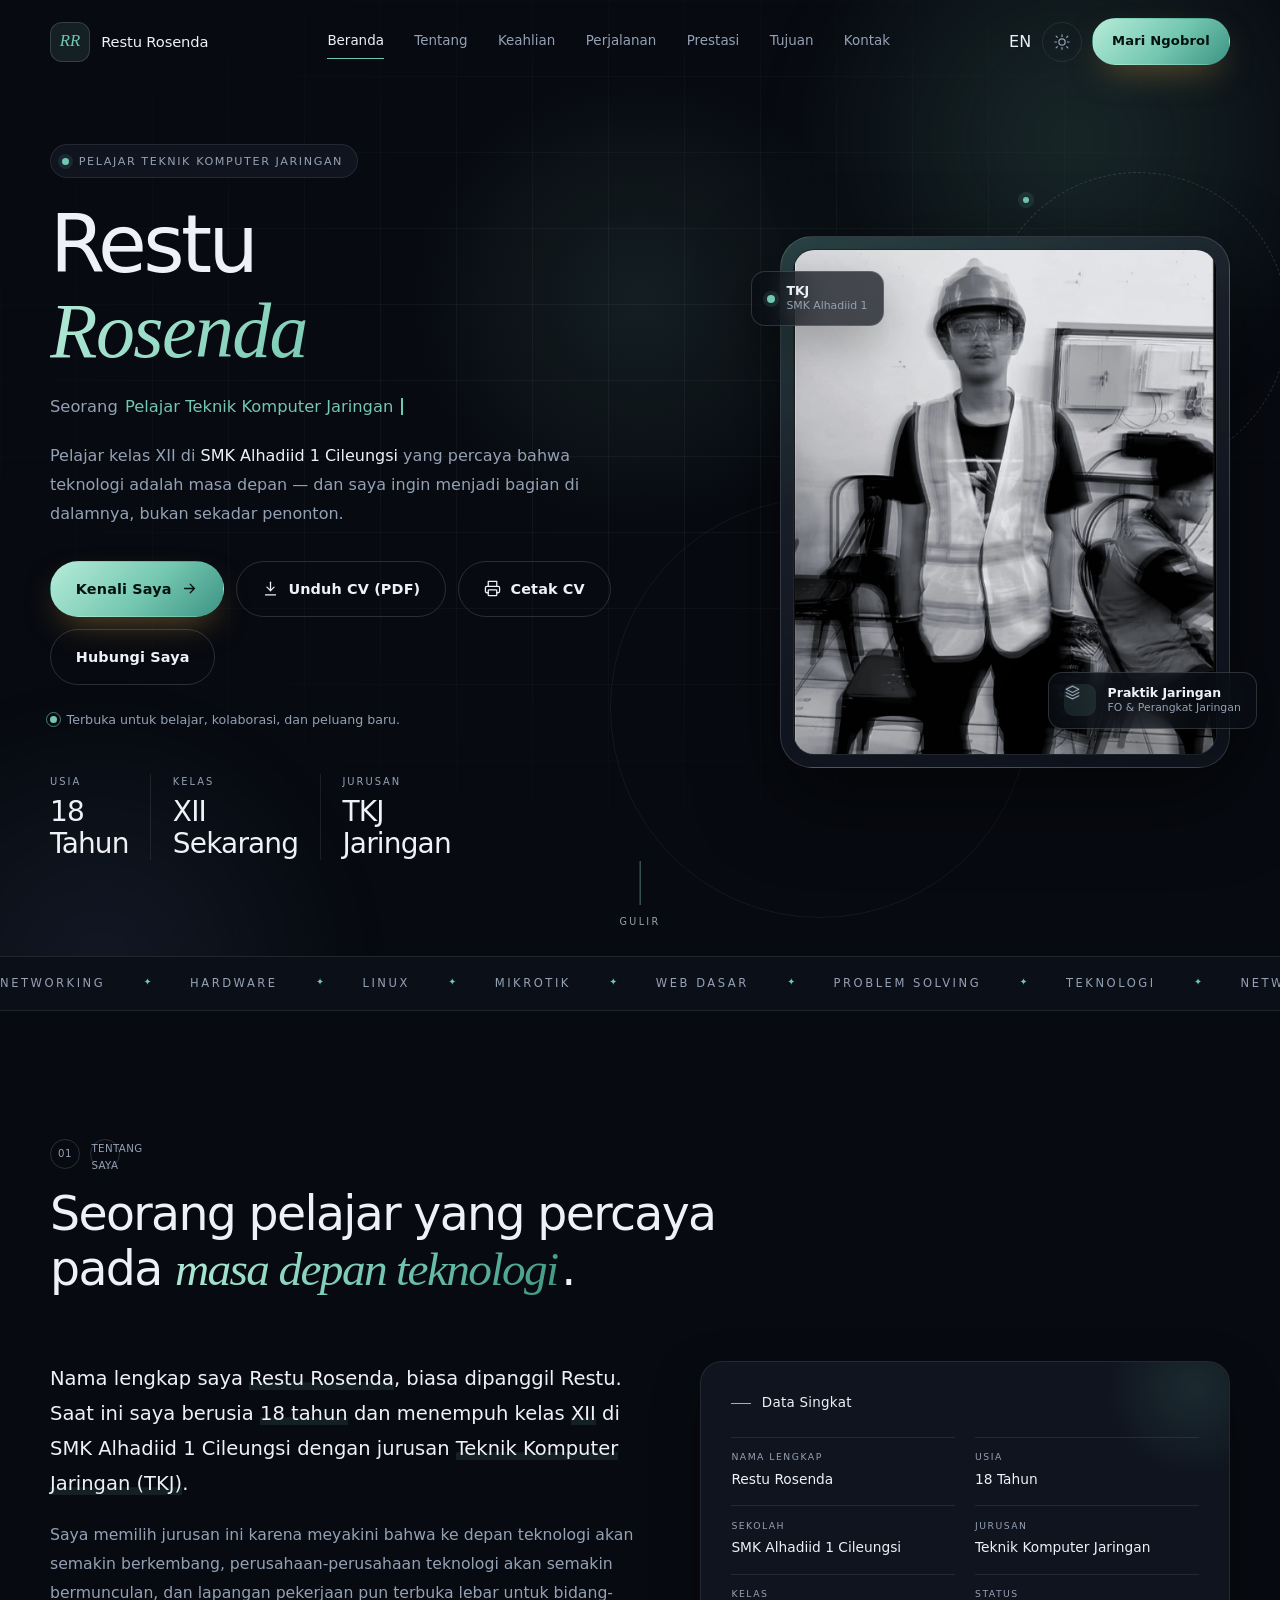
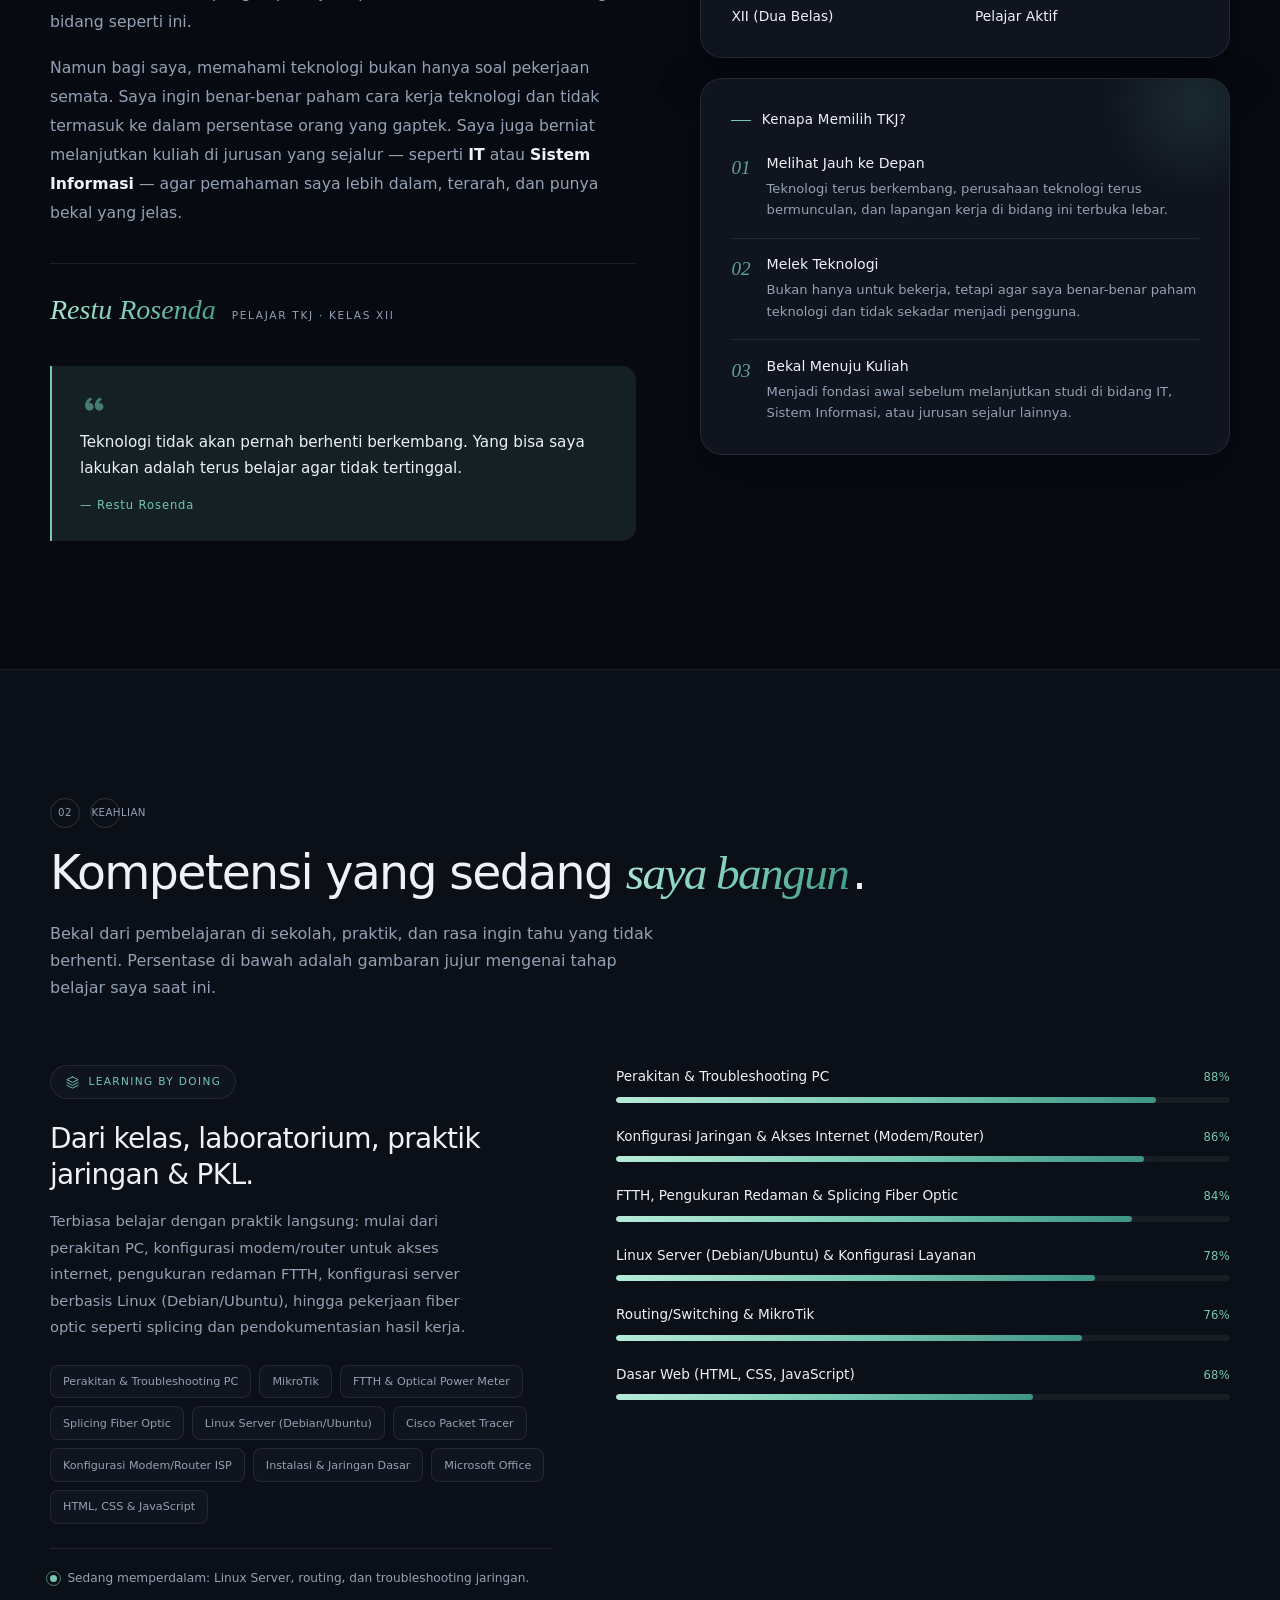
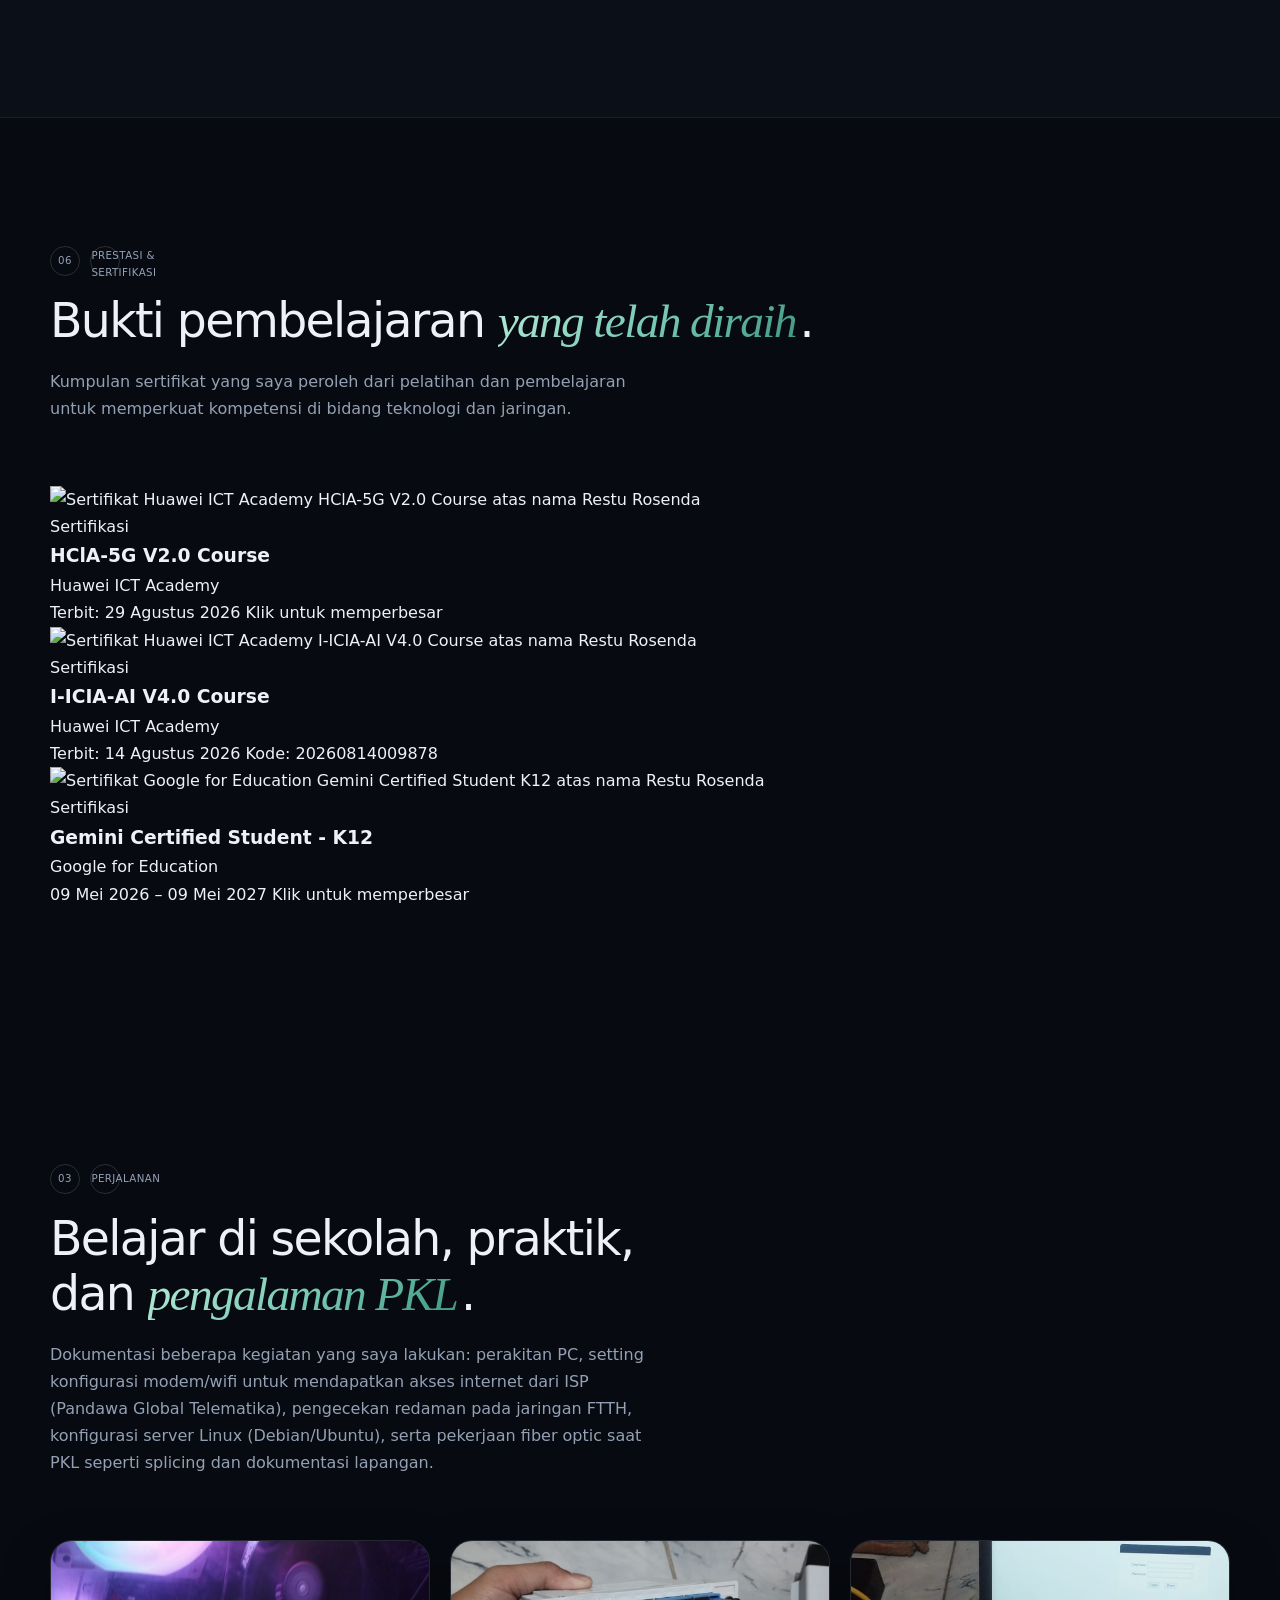
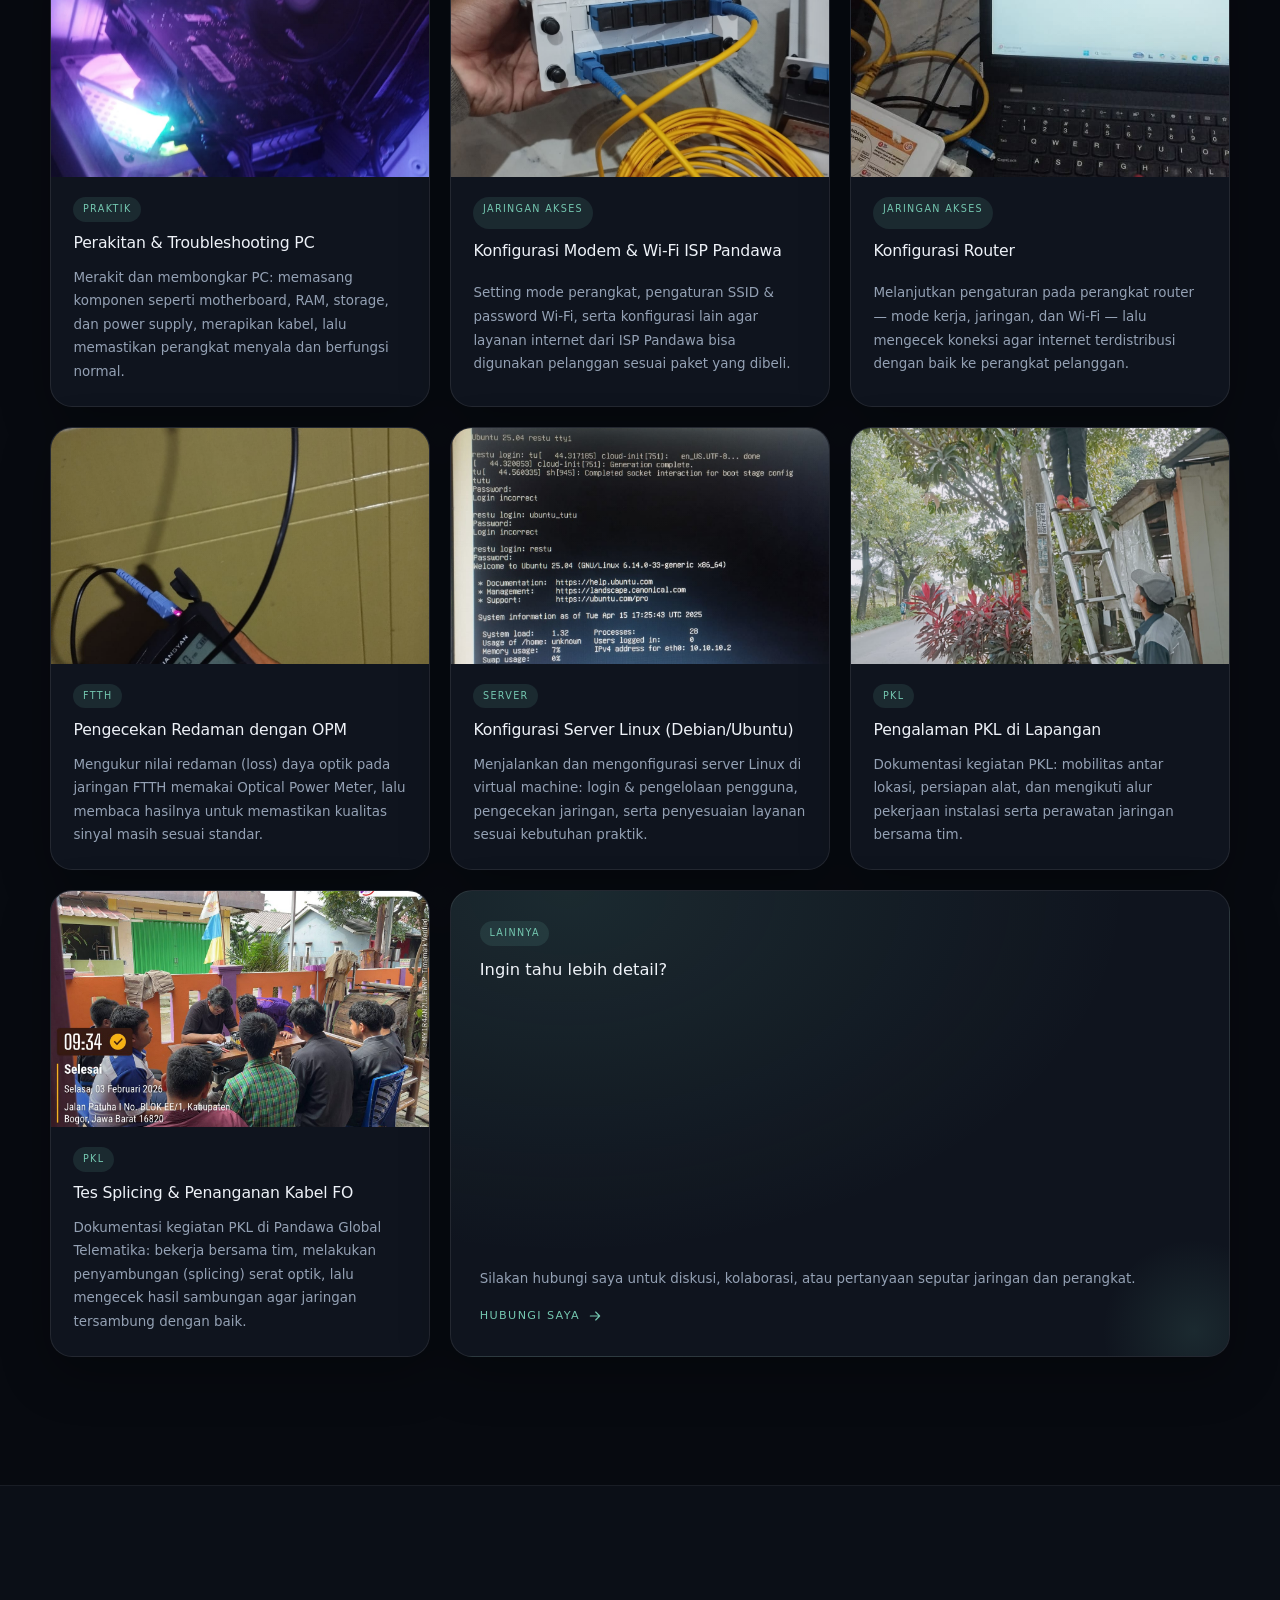
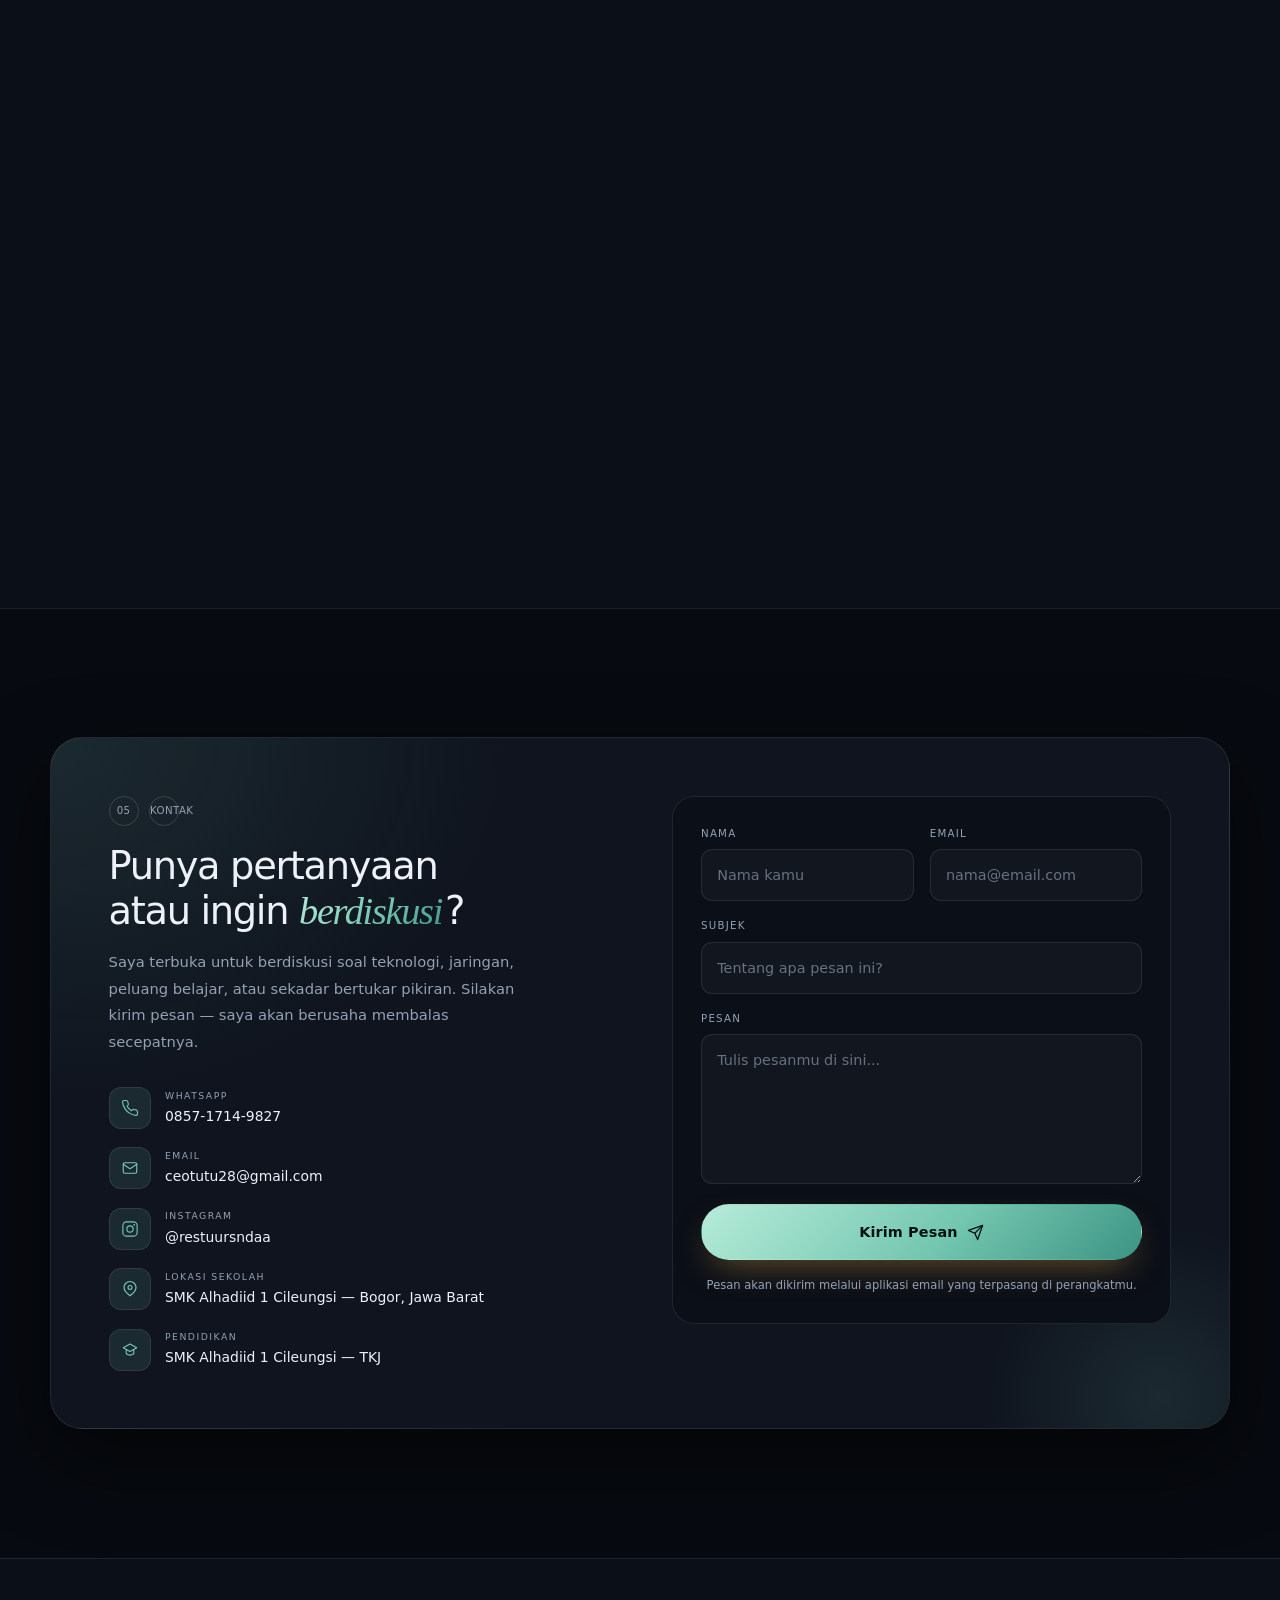
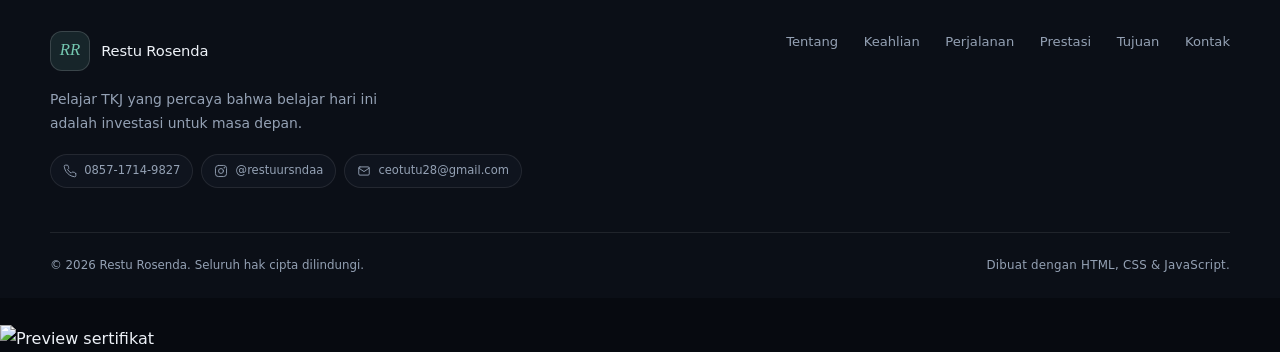
==== commit 2d44c173: "Add files via upload" ====
--- a/index.html
+++ b/index.html
@@ -56,15 +56,18 @@
       </a>
 
       <nav class="nav" id="nav" aria-label="Navigasi utama">
-        <a href="#home" class="nav-link is-active">Beranda</a>
-        <a href="#about" class="nav-link">Tentang</a>
-        <a href="#skills" class="nav-link">Keahlian</a>
-        <a href="#journey" class="nav-link">Perjalanan</a>
-        <a href="#goals" class="nav-link">Tujuan</a>
-        <a href="#contact" class="nav-link">Kontak</a>
+        <a href="#home" class="nav-link is-active" data-i18n="nav_home">Beranda</a>
+        <a href="#about" class="nav-link" data-i18n="nav_about">Tentang</a>
+        <a href="#skills" class="nav-link" data-i18n="nav_skills">Keahlian</a>
+        <a href="#journey" class="nav-link" data-i18n="nav_journey">Perjalanan</a>
+        <a href="#achievements" class="nav-link" data-i18n="nav_achievements">Prestasi</a>
+        <a href="#goals" class="nav-link" data-i18n="nav_goals">Tujuan</a>
+        <a href="#contact" class="nav-link" data-i18n="nav_contact">Kontak</a>
       </nav>
 
       <div class="nav-actions">
+        <button class="lang-toggle" id="langToggle" type="button" aria-label="Ganti bahasa" title="Switch language">EN</button>
+
         <button class="theme-toggle" id="themeToggle" type="button" aria-label="Ganti ke tema terang" aria-pressed="false">
           <svg class="icon-sun" viewBox="0 0 24 24" fill="none" stroke="currentColor" stroke-width="1.6" stroke-linecap="round" aria-hidden="true">
             <circle cx="12" cy="12" r="4.2"></circle>
@@ -75,7 +78,7 @@
           </svg>
         </button>
 
-        <a href="#contact" class="btn btn-primary btn-sm nav-cta">Mari Ngobrol</a>
+        <a href="#contact" class="btn btn-primary btn-sm nav-cta" data-i18n="nav_chat">Mari Ngobrol</a>
 
         <button class="menu-toggle" id="menuToggle" type="button" aria-label="Buka menu navigasi" aria-controls="nav" aria-expanded="false">
           <span></span>
@@ -98,7 +101,7 @@
         <div class="hero-copy">
           <p class="eyebrow reveal">
             <span class="status-dot" aria-hidden="true"></span>
-            Pelajar Teknik Komputer Jaringan
+            <span data-i18n="hero_eyebrow">Pelajar Teknik Komputer Jaringan</span>
           </p>
 
           <h1 class="hero-title reveal" data-delay="80">
@@ -106,43 +109,59 @@
           </h1>
 
           <p class="hero-role reveal" data-delay="140">
-            <span class="role-prefix">Seorang</span>
+            <span class="role-prefix" data-i18n="hero_role_prefix">Seorang</span>
             <span class="type-text" id="typewriter">Pelajar TKJ</span><span class="caret" aria-hidden="true"></span>
           </p>
 
-          <p class="hero-lead reveal" data-delay="200">
+          <p class="hero-lead reveal" data-delay="200" data-i18n="hero_lead">
             Pelajar kelas XII di <strong>SMK Alhadiid 1 Cileungsi</strong> yang percaya bahwa
             teknologi adalah masa depan — dan saya ingin menjadi bagian di dalamnya,
             bukan sekadar penonton.
           </p>
 
           <div class="hero-actions reveal" data-delay="260">
-            <a href="#about" class="btn btn-primary">
+            <a href="#about" class="btn btn-primary" data-i18n="hero_cta_about">
               Kenali Saya
               <svg viewBox="0 0 24 24" fill="none" stroke="currentColor" stroke-width="1.8" stroke-linecap="round" stroke-linejoin="round" aria-hidden="true">
                 <path d="M5 12h14M13 6l6 6-6 6"></path>
               </svg>
             </a>
-            <a href="#contact" class="btn btn-ghost">Hubungi Saya</a>
+            <button class="btn btn-ghost" id="downloadCvBtn" type="button" data-i18n="hero_cv_download">
+              <svg viewBox="0 0 24 24" fill="none" stroke="currentColor" stroke-width="1.8" stroke-linecap="round" stroke-linejoin="round" aria-hidden="true">
+                <path d="M12 3v12"></path>
+                <path d="m7 10 5 5 5-5"></path>
+                <path d="M5 21h14"></path>
+              </svg>
+              Unduh CV (PDF)
+            </button>
+            <button class="btn btn-ghost" id="printCvBtn" type="button" data-i18n="hero_cv_print">
+              <svg viewBox="0 0 24 24" fill="none" stroke="currentColor" stroke-width="1.8" stroke-linecap="round" stroke-linejoin="round" aria-hidden="true">
+                <path d="M6 9V2h12v7"></path>
+                <path d="M6 18H4a2 2 0 0 1-2-2v-5a2 2 0 0 1 2-2h16a2 2 0 0 1 2 2v5a2 2 0 0 1-2 2h-2"></path>
+                <rect x="6" y="14" width="12" height="8" rx="1"></rect>
+              </svg>
+              Cetak CV
+            </button>
+            <a href="#contact" class="btn btn-ghost" data-i18n="hero_cta_contact">Hubungi Saya</a>
           </div>
 
           <p class="hero-note reveal" data-delay="320">
             <span class="pulse-dot" aria-hidden="true"></span>
-            Terbuka untuk belajar, kolaborasi, dan peluang baru.
+            <span data-i18n="hero_note">Terbuka untuk belajar, kolaborasi, dan peluang baru.</span>
           </p>
 
           <dl class="hero-stats reveal" data-delay="380">
             <div class="stat">
-              <dt>Usia</dt>
-              <dd><span>18</span> Tahun</dd>
+              <dt data-i18n="hero_stat_age">Usia</dt>
+              <dd><span>18</span> <span data-i18n="hero_stat_age_unit">Tahun</span></dd>
             </div>
             <div class="stat">
-              <dt>Kelas</dt>
-              <dd><span>XII</span> Sekarang</dd>
+              <dt data-i18n="hero_stat_class">Kelas</dt>
+              <dd><span>XII</span> <span data-i18n="hero_stat_class_unit">Sekarang</span></dd>
             </div>
             <div class="stat">
-              <dt>Jurusan</dt>
-              <dd><span>TKJ</span> Jaringan</dd>
+              <dt data-i18n="hero_stat_major">Jurusan</dt>
+              <dd><span>TKJ</span> <span data-i18n="hero_stat_major_unit">Jaringan</span></dd>
             </div>
           </dl>
         </div>
@@ -160,8 +179,8 @@
               <div class="portrait-chip chip-top">
                 <span class="chip-dot" aria-hidden="true"></span>
                 <div>
-                  <strong>TKJ</strong>
-                  <span>SMK Alhadiid 1</span>
+                  <strong data-i18n="hero_chip1_title">TKJ</strong>
+                  <span data-i18n="hero_chip1_sub">SMK Alhadiid 1</span>
                 </div>
               </div>
 
@@ -173,8 +192,8 @@
                   </svg>
                 </span>
                 <div>
-                  <strong>Praktik Jaringan</strong>
-                  <span>FO &amp; Perangkat Jaringan</span>
+                  <strong data-i18n="hero_chip2_title">Praktik Jaringan</strong>
+                  <span data-i18n="hero_chip2_sub">FO &amp; Perangkat Jaringan</span>
                 </div>
               </div>
             </div>
@@ -212,26 +231,26 @@
     <section class="section about" id="about">
       <div class="container">
         <div class="section-head reveal">
-          <p class="section-eyebrow"><span>01</span> Tentang Saya</p>
-          <h2 class="section-title">Seorang pelajar yang percaya pada <em>masa depan teknologi</em>.</h2>
+          <p class="section-eyebrow"><span>01</span> <span data-i18n="about_eyebrow">Tentang Saya</span></p>
+          <h2 class="section-title" data-i18n-html="about_title">Seorang pelajar yang percaya pada <em>masa depan teknologi</em>.</h2>
         </div>
 
         <div class="about-grid">
           <div class="about-copy">
-            <p class="about-lead reveal">
+            <p class="about-lead reveal" data-i18n-html="about_lead">
               Nama lengkap saya <strong>Restu Rosenda</strong>, biasa dipanggil Restu.
               Saat ini saya berusia <strong>18 tahun</strong> dan menempuh kelas <strong>XII</strong>
               di SMK Alhadiid 1 Cileungsi dengan jurusan
               <strong>Teknik Komputer Jaringan (TKJ)</strong>.
             </p>
 
-            <p class="reveal" data-delay="60">
+            <p class="reveal" data-delay="60" data-i18n="about_p1">
               Saya memilih jurusan ini karena meyakini bahwa ke depan teknologi akan semakin
               berkembang, perusahaan-perusahaan teknologi akan semakin bermunculan, dan lapangan
               pekerjaan pun terbuka lebar untuk bidang-bidang seperti ini.
             </p>
 
-            <p class="reveal" data-delay="120">
+            <p class="reveal" data-delay="120" data-i18n-html="about_p2">
               Namun bagi saya, memahami teknologi bukan hanya soal pekerjaan semata. Saya ingin
               benar-benar paham cara kerja teknologi dan tidak termasuk ke dalam persentase orang
               yang gaptek. Saya juga berniat melanjutkan kuliah di jurusan yang sejalur — seperti
@@ -241,73 +260,73 @@
 
             <div class="about-signature reveal" data-delay="180">
               <span class="signature-script">Restu Rosenda</span>
-              <span class="signature-meta">Pelajar TKJ · Kelas XII</span>
+              <span class="signature-meta" data-i18n="about_sig_meta">Pelajar TKJ · Kelas XII</span>
             </div>
 
             <div class="quote-card reveal" data-delay="220">
               <svg class="quote-icon" viewBox="0 0 24 24" fill="currentColor" aria-hidden="true">
                 <path d="M9.5 5C6.5 6.4 4.7 9 4.7 12.2c0 3 1.8 5 4.2 5 2.1 0 3.7-1.5 3.7-3.6 0-2-1.4-3.4-3.3-3.4-.4 0-.7 0-1 .1.4-1.4 1.5-2.6 3-3.4L9.5 5Zm9 0c-3 1.4-4.8 4-4.8 7.2 0 3 1.8 5 4.2 5 2.1 0 3.7-1.5 3.7-3.6 0-2-1.4-3.4-3.3-3.4-.4 0-.7 0-1 .1.4-1.4 1.5-2.6 3-3.4L18.5 5Z" />
               </svg>
-              <p>Teknologi tidak akan pernah berhenti berkembang. Yang bisa saya lakukan adalah terus belajar agar tidak tertinggal.</p>
-              <cite>— Restu Rosenda</cite>
+              <p data-i18n="about_quote">Teknologi tidak akan pernah berhenti berkembang. Yang bisa saya lakukan adalah terus belajar agar tidak tertinggal.</p>
+              <cite data-i18n="about_quote_by">— Restu Rosenda</cite>
             </div>
           </div>
 
           <aside class="about-side">
             <div class="fact-card reveal" data-delay="100">
-              <h3 class="fact-title">Data Singkat</h3>
+              <h3 class="fact-title" data-i18n="about_fact_title">Data Singkat</h3>
               <dl class="fact-list">
                 <div class="fact">
-                  <dt>Nama Lengkap</dt>
+                  <dt data-i18n="about_fact_name">Nama Lengkap</dt>
                   <dd>Restu Rosenda</dd>
                 </div>
                 <div class="fact">
-                  <dt>Usia</dt>
-                  <dd>18 Tahun</dd>
+                  <dt data-i18n="about_fact_age">Usia</dt>
+                  <dd data-i18n="about_fact_age_val">18 Tahun</dd>
                 </div>
                 <div class="fact">
-                  <dt>Sekolah</dt>
+                  <dt data-i18n="about_fact_school">Sekolah</dt>
                   <dd>SMK Alhadiid 1 Cileungsi</dd>
                 </div>
                 <div class="fact">
-                  <dt>Jurusan</dt>
-                  <dd>Teknik Komputer Jaringan</dd>
+                  <dt data-i18n="about_fact_major">Jurusan</dt>
+                  <dd data-i18n="about_fact_major_val">Teknik Komputer Jaringan</dd>
                 </div>
                 <div class="fact">
-                  <dt>Kelas</dt>
-                  <dd>XII (Dua Belas)</dd>
+                  <dt data-i18n="about_fact_class">Kelas</dt>
+                  <dd data-i18n="about_fact_class_val">XII (Dua Belas)</dd>
                 </div>
                 <div class="fact">
-                  <dt>Status</dt>
-                  <dd>Pelajar Aktif</dd>
+                  <dt data-i18n="about_fact_status">Status</dt>
+                  <dd data-i18n="about_fact_status_val">Pelajar Aktif</dd>
                 </div>
               </dl>
             </div>
 
             <div class="why-card reveal" data-delay="160">
-              <h3 class="fact-title">Kenapa Memilih TKJ?</h3>
+              <h3 class="fact-title" data-i18n="about_why_title">Kenapa Memilih TKJ?</h3>
 
               <div class="why-item">
                 <span class="why-num">01</span>
                 <div>
-                  <h4>Melihat Jauh ke Depan</h4>
-                  <p>Teknologi terus berkembang, perusahaan teknologi terus bermunculan, dan lapangan kerja di bidang ini terbuka lebar.</p>
+                  <h4 data-i18n="about_why1_t">Melihat Jauh ke Depan</h4>
+                  <p data-i18n="about_why1_d">Teknologi terus berkembang, perusahaan teknologi terus bermunculan, dan lapangan kerja di bidang ini terbuka lebar.</p>
                 </div>
               </div>
 
               <div class="why-item">
                 <span class="why-num">02</span>
                 <div>
-                  <h4>Melek Teknologi</h4>
-                  <p>Bukan hanya untuk bekerja, tetapi agar saya benar-benar paham teknologi dan tidak sekadar menjadi pengguna.</p>
+                  <h4 data-i18n="about_why2_t">Melek Teknologi</h4>
+                  <p data-i18n="about_why2_d">Bukan hanya untuk bekerja, tetapi agar saya benar-benar paham teknologi dan tidak sekadar menjadi pengguna.</p>
                 </div>
               </div>
 
               <div class="why-item">
                 <span class="why-num">03</span>
                 <div>
-                  <h4>Bekal Menuju Kuliah</h4>
-                  <p>Menjadi fondasi awal sebelum melanjutkan studi di bidang IT, Sistem Informasi, atau jurusan sejalur lainnya.</p>
+                  <h4 data-i18n="about_why3_t">Bekal Menuju Kuliah</h4>
+                  <p data-i18n="about_why3_d">Menjadi fondasi awal sebelum melanjutkan studi di bidang IT, Sistem Informasi, atau jurusan sejalur lainnya.</p>
                 </div>
               </div>
             </div>
@@ -320,9 +339,9 @@
     <section class="section section-alt skills" id="skills">
       <div class="container">
         <div class="section-head reveal">
-          <p class="section-eyebrow"><span>02</span> Keahlian</p>
-          <h2 class="section-title">Kompetensi yang sedang <em>saya bangun</em>.</h2>
-          <p class="section-desc">
+          <p class="section-eyebrow"><span>02</span> <span data-i18n="skills_eyebrow">Keahlian</span></p>
+          <h2 class="section-title" data-i18n-html="skills_title">Kompetensi yang sedang <em>saya bangun</em>.</h2>
+          <p class="section-desc" data-i18n="skills_desc">
             Bekal dari pembelajaran di sekolah, praktik, dan rasa ingin tahu yang tidak berhenti.
             Persentase di bawah adalah gambaran jujur mengenai tahap belajar saya saat ini.
           </p>
@@ -335,10 +354,10 @@
                 <path d="M12 3 3 7.5 12 12l9-4.5L12 3Z"></path>
                 <path d="M3 12l9 4.5L21 12M3 16.5 12 21l9-4.5"></path>
               </svg>
-              <span>Learning by doing</span>
-            </div>
-            <h3>Dari kelas, laboratorium, praktik jaringan &amp; PKL.</h3>
-            <p>
+              <span data-i18n="skills_badge">Learning by doing</span>
+            </div>
+            <h3 data-i18n="skills_intro_t">Dari kelas, laboratorium, praktik jaringan &amp; PKL.</h3>
+            <p data-i18n="skills_intro_p">
               Terbiasa belajar dengan praktik langsung: mulai dari perakitan PC, konfigurasi
               modem/router untuk akses internet, pengukuran redaman FTTH, konfigurasi server
               berbasis Linux (Debian/Ubuntu), hingga pekerjaan fiber optic seperti splicing dan
@@ -360,7 +379,7 @@
 
             <div class="skills-note">
               <span class="pulse-dot" aria-hidden="true"></span>
-              Sedang memperdalam: Linux Server, routing, dan troubleshooting jaringan.
+              <span data-i18n="skills_note">Sedang memperdalam: Linux Server, routing, dan troubleshooting jaringan.</span>
             </div>
           </div>
 
@@ -417,13 +436,74 @@
       </div>
     </section>
 
+    <!-- ===== Prestasi & Sertifikasi ===== -->
+    <section class="section achievements" id="achievements">
+      <div class="container">
+        <div class="section-head reveal">
+          <p class="section-eyebrow"><span>06</span> <span data-i18n="ach_eyebrow">Prestasi &amp; Sertifikasi</span></p>
+          <h2 class="section-title" data-i18n-html="ach_title">Bukti pembelajaran <em>yang telah diraih</em>.</h2>
+          <p class="section-desc" data-i18n="ach_desc">
+            Kumpulan sertifikat yang saya peroleh dari pelatihan dan pembelajaran untuk
+            memperkuat kompetensi di bidang teknologi dan jaringan.
+          </p>
+        </div>
+
+        <div class="achievements-grid reveal" data-delay="80">
+          <article class="achievement-card" role="button" tabindex="0" data-lightbox="assets/img/sertifikat-1.jpg" data-caption="Huawei ICT Academy - HClA-5G V2.0 Course | 29 Agustus 2026">
+            <figure class="achievement-media">
+              <img src="assets/img/sertifikat-1.jpg" alt="Sertifikat Huawei ICT Academy HClA-5G V2.0 Course atas nama Restu Rosenda" loading="lazy" />
+            </figure>
+            <div class="achievement-body">
+              <span class="achievement-badge" data-i18n="ach_badge">Sertifikasi</span>
+              <h3>HClA-5G V2.0 Course</h3>
+              <p>Huawei ICT Academy</p>
+              <div class="achievement-meta">
+                <span data-i18n="ach_1_date">Terbit: 29 Agustus 2026</span>
+                <span data-i18n="ach_click">Klik untuk memperbesar</span>
+              </div>
+            </div>
+          </article>
+
+          <article class="achievement-card" role="button" tabindex="0" data-lightbox="assets/img/sertifikat-2.jpg" data-caption="Huawei ICT Academy - I-ICIA-AI V4.0 Course | 14 Agustus 2026 | Kode: 20260814009878">
+            <figure class="achievement-media">
+              <img src="assets/img/sertifikat-2.jpg" alt="Sertifikat Huawei ICT Academy I-ICIA-AI V4.0 Course atas nama Restu Rosenda" loading="lazy" />
+            </figure>
+            <div class="achievement-body">
+              <span class="achievement-badge" data-i18n="ach_badge">Sertifikasi</span>
+              <h3>I-ICIA-AI V4.0 Course</h3>
+              <p>Huawei ICT Academy</p>
+              <div class="achievement-meta">
+                <span data-i18n="ach_2_date">Terbit: 14 Agustus 2026</span>
+                <span data-i18n="ach_2_code">Kode: 20260814009878</span>
+              </div>
+            </div>
+          </article>
+
+          <article class="achievement-card" role="button" tabindex="0" data-lightbox="assets/img/sertifikat-gemini.jpg" data-caption="Google for Education - Gemini Certified Student K12 | 09 Mei 2026 - 09 Mei 2027">
+            <figure class="achievement-media">
+              <img src="assets/img/sertifikat-gemini.jpg" alt="Sertifikat Google for Education Gemini Certified Student K12 atas nama Restu Rosenda" loading="lazy" />
+            </figure>
+            <div class="achievement-body">
+              <span class="achievement-badge" data-i18n="ach_badge">Sertifikasi</span>
+              <h3>Gemini Certified Student - K12</h3>
+              <p>Google for Education</p>
+              <div class="achievement-meta">
+                <span data-i18n="ach_3_date">09 Mei 2026 – 09 Mei 2027</span>
+                <span data-i18n="ach_click">Klik untuk memperbesar</span>
+              </div>
+            </div>
+          </article>
+        </div>
+      </div>
+    </section>
+
     <!-- ===== Perjalanan ===== -->
     <section class="section journey" id="journey">
       <div class="container">
         <div class="section-head reveal">
-          <p class="section-eyebrow"><span>03</span> Perjalanan</p>
-          <h2 class="section-title">Belajar di sekolah, praktik, dan <em>pengalaman PKL</em>.</h2>
-          <p class="section-desc">
+          <p class="section-eyebrow"><span>03</span> <span data-i18n="journey_eyebrow">Perjalanan</span></p>
+          <h2 class="section-title" data-i18n-html="journey_title">Belajar di sekolah, praktik, dan <em>pengalaman PKL</em>.</h2>
+          <p class="section-desc" data-i18n="journey_desc">
             Dokumentasi beberapa kegiatan yang saya lakukan: perakitan PC, setting konfigurasi modem/wifi
             untuk mendapatkan akses internet dari ISP (Pandawa Global Telematika), pengecekan redaman
             pada jaringan FTTH, konfigurasi server Linux (Debian/Ubuntu), serta pekerjaan fiber optic
@@ -529,8 +609,8 @@
     <section class="section section-alt goals" id="goals">
       <div class="container">
         <div class="section-head reveal">
-          <p class="section-eyebrow"><span>04</span> Tujuan</p>
-          <h2 class="section-title">Ke mana saya ingin <em>melangkah</em>.</h2>
+          <p class="section-eyebrow"><span>04</span> <span data-i18n="goals_eyebrow">Tujuan</span></p>
+          <h2 class="section-title" data-i18n-html="goals_title">Ke mana saya ingin <em>melangkah</em>.</h2>
         </div>
 
         <div class="goals-grid">
@@ -589,9 +669,9 @@
       <div class="container">
         <div class="contact-panel reveal">
           <div class="contact-info">
-            <p class="section-eyebrow"><span>05</span> Kontak</p>
-            <h2 class="section-title">Punya pertanyaan atau ingin <em>berdiskusi</em>?</h2>
-            <p class="contact-desc">
+            <p class="section-eyebrow"><span>05</span> <span data-i18n="contact_eyebrow">Kontak</span></p>
+            <h2 class="section-title" data-i18n-html="contact_title">Punya pertanyaan atau ingin <em>berdiskusi</em>?</h2>
+            <p class="contact-desc" data-i18n="contact_desc">
               Saya terbuka untuk berdiskusi soal teknologi, jaringan, peluang belajar, atau
               sekadar bertukar pikiran. Silakan kirim pesan — saya akan berusaha membalas
               secepatnya.
@@ -605,7 +685,7 @@
                   </svg>
                 </span>
                 <div>
-                  <span class="contact-label">WhatsApp</span>
+                  <span class="contact-label" data-i18n="contact_wa">WhatsApp</span>
                   <a href="https://wa.me/6285717149827" class="contact-value" target="_blank" rel="noopener">0857-1714-9827</a>
                 </div>
               </li>
@@ -617,7 +697,7 @@
                   </svg>
                 </span>
                 <div>
-                  <span class="contact-label">Email</span>
+                  <span class="contact-label" data-i18n="contact_email">Email</span>
                   <a href="mailto:ceotutu28@gmail.com" class="contact-value">ceotutu28@gmail.com</a>
                 </div>
               </li>
@@ -630,7 +710,7 @@
                   </svg>
                 </span>
                 <div>
-                  <span class="contact-label">Instagram</span>
+                  <span class="contact-label" data-i18n="contact_ig">Instagram</span>
                   <a href="https://instagram.com/restuursndaa" class="contact-value" target="_blank" rel="noopener">@restuursndaa</a>
                 </div>
               </li>
@@ -642,8 +722,8 @@
                   </svg>
                 </span>
                 <div>
-                  <span class="contact-label">Lokasi Sekolah</span>
-                  <span class="contact-value">SMK Alhadiid 1 Cileungsi — Bogor, Jawa Barat</span>
+                  <span class="contact-label" data-i18n="contact_loc">Lokasi Sekolah</span>
+                  <span class="contact-value" data-i18n="contact_loc_val">SMK Alhadiid 1 Cileungsi — Bogor, Jawa Barat</span>
                 </div>
               </li>
               <li>
@@ -654,8 +734,8 @@
                   </svg>
                 </span>
                 <div>
-                  <span class="contact-label">Pendidikan</span>
-                  <span class="contact-value">SMK Alhadiid 1 Cileungsi — TKJ</span>
+                  <span class="contact-label" data-i18n="contact_edu">Pendidikan</span>
+                  <span class="contact-value" data-i18n="contact_edu_val">SMK Alhadiid 1 Cileungsi — TKJ</span>
                 </div>
               </li>
             </ul>
@@ -666,26 +746,26 @@
             <form class="contact-form" id="contactForm" data-email="ceotutu28@gmail.com" novalidate>
               <div class="field-row">
                 <div class="field">
-                  <label for="name">Nama</label>
-                  <input type="text" id="name" name="name" placeholder="Nama kamu" required autocomplete="name" />
+                  <label for="name" data-i18n="contact_form_name">Nama</label>
+                  <input type="text" id="name" name="name" placeholder="Nama kamu" data-i18n="contact_form_placeholder_name" required autocomplete="name" />
                 </div>
                 <div class="field">
-                  <label for="email">Email</label>
-                  <input type="email" id="email" name="email" placeholder="nama@email.com" required autocomplete="email" />
+                  <label for="email" data-i18n="contact_form_email">Email</label>
+                  <input type="email" id="email" name="email" placeholder="nama@email.com" data-i18n="contact_form_placeholder_email" required autocomplete="email" />
                 </div>
               </div>
 
               <div class="field">
-                <label for="subject">Subjek</label>
-                <input type="text" id="subject" name="subject" placeholder="Tentang apa pesan ini?" required />
+                <label for="subject" data-i18n="contact_form_subject">Subjek</label>
+                <input type="text" id="subject" name="subject" placeholder="Tentang apa pesan ini?" data-i18n="contact_form_placeholder_subject" required />
               </div>
 
               <div class="field">
-                <label for="message">Pesan</label>
-                <textarea id="message" name="message" rows="5" placeholder="Tulis pesanmu di sini..." required></textarea>
-              </div>
-
-              <button type="submit" class="btn btn-primary btn-block">
+                <label for="message" data-i18n="contact_form_message">Pesan</label>
+                <textarea id="message" name="message" rows="5" placeholder="Tulis pesanmu di sini..." data-i18n="contact_form_placeholder_message" required></textarea>
+              </div>
+
+              <button type="submit" class="btn btn-primary btn-block" data-i18n="contact_form_btn">
                 Kirim Pesan
                 <svg viewBox="0 0 24 24" fill="none" stroke="currentColor" stroke-width="1.8" stroke-linecap="round" stroke-linejoin="round" aria-hidden="true">
                   <path d="m22 2-7 20-4-9-9-4 20-7Z"></path>
@@ -693,7 +773,7 @@
                 </svg>
               </button>
 
-              <p class="form-hint">Pesan akan dikirim melalui aplikasi email yang terpasang di perangkatmu.</p>
+              <p class="form-hint" data-i18n="contact_form_hint">Pesan akan dikirim melalui aplikasi email yang terpasang di perangkatmu.</p>
             </form>
           </div>
         </div>
@@ -740,16 +820,41 @@
         <a href="#about">Tentang</a>
         <a href="#skills">Keahlian</a>
         <a href="#journey">Perjalanan</a>
+        <a href="#achievements">Prestasi</a>
         <a href="#goals">Tujuan</a>
         <a href="#contact">Kontak</a>
       </nav>
     </div>
 
     <div class="container footer-bottom">
-      <p>© <span id="year">2026</span> Restu Rosenda. Seluruh hak cipta dilindungi.</p>
-      <p class="footer-made">Dibuat dengan HTML, CSS &amp; JavaScript.</p>
+      <p>© <span id="year">2026</span> Restu Rosenda. <span data-i18n="footer_copy">Seluruh hak cipta dilindungi.</span></p>
+      <p class="footer-made" data-i18n="footer_made">Dibuat dengan HTML, CSS &amp; JavaScript.</p>
     </div>
   </footer>
+
+  <!-- Lightbox -->
+  <div class="lightbox" id="lightbox" aria-hidden="true">
+    <button class="lightbox-close" id="lightboxClose" type="button" aria-label="Tutup">
+      <svg viewBox="0 0 24 24" fill="none" stroke="currentColor" stroke-width="1.8" stroke-linecap="round" stroke-linejoin="round" aria-hidden="true">
+        <line x1="18" y1="6" x2="6" y2="18"></line>
+        <line x1="6" y1="6" x2="18" y2="18"></line>
+      </svg>
+    </button>
+    <button class="lightbox-nav lightbox-prev" id="lightboxPrev" type="button" aria-label="Sebelumnya">
+      <svg viewBox="0 0 24 24" fill="none" stroke="currentColor" stroke-width="1.8" stroke-linecap="round" stroke-linejoin="round" aria-hidden="true">
+        <polyline points="15 18 9 12 15 6"></polyline>
+      </svg>
+    </button>
+    <button class="lightbox-nav lightbox-next" id="lightboxNext" type="button" aria-label="Selanjutnya">
+      <svg viewBox="0 0 24 24" fill="none" stroke="currentColor" stroke-width="1.8" stroke-linecap="round" stroke-linejoin="round" aria-hidden="true">
+        <polyline points="9 18 15 12 9 6"></polyline>
+      </svg>
+    </button>
+    <div class="lightbox-inner">
+      <img class="lightbox-img" id="lightboxImg" src="" alt="Preview sertifikat" />
+      <p class="lightbox-caption" id="lightboxCaption"></p>
+    </div>
+  </div>
 
   <!-- Tombol kembali ke atas -->
   <button class="to-top" id="toTop" type="button" aria-label="Kembali ke atas">
@@ -764,6 +869,7 @@
     <span id="toastMessage"></span>
   </div>
 
-  <script src="assets/js/main.js?v=2"></script>
+  <script src="https://cdn.jsdelivr.net/npm/html2pdf.js@0.10.2/dist/html2pdf.bundle.min.js"></script>
+  <script src="assets/js/main.js?v=4"></script>
 </body>
 </html>
